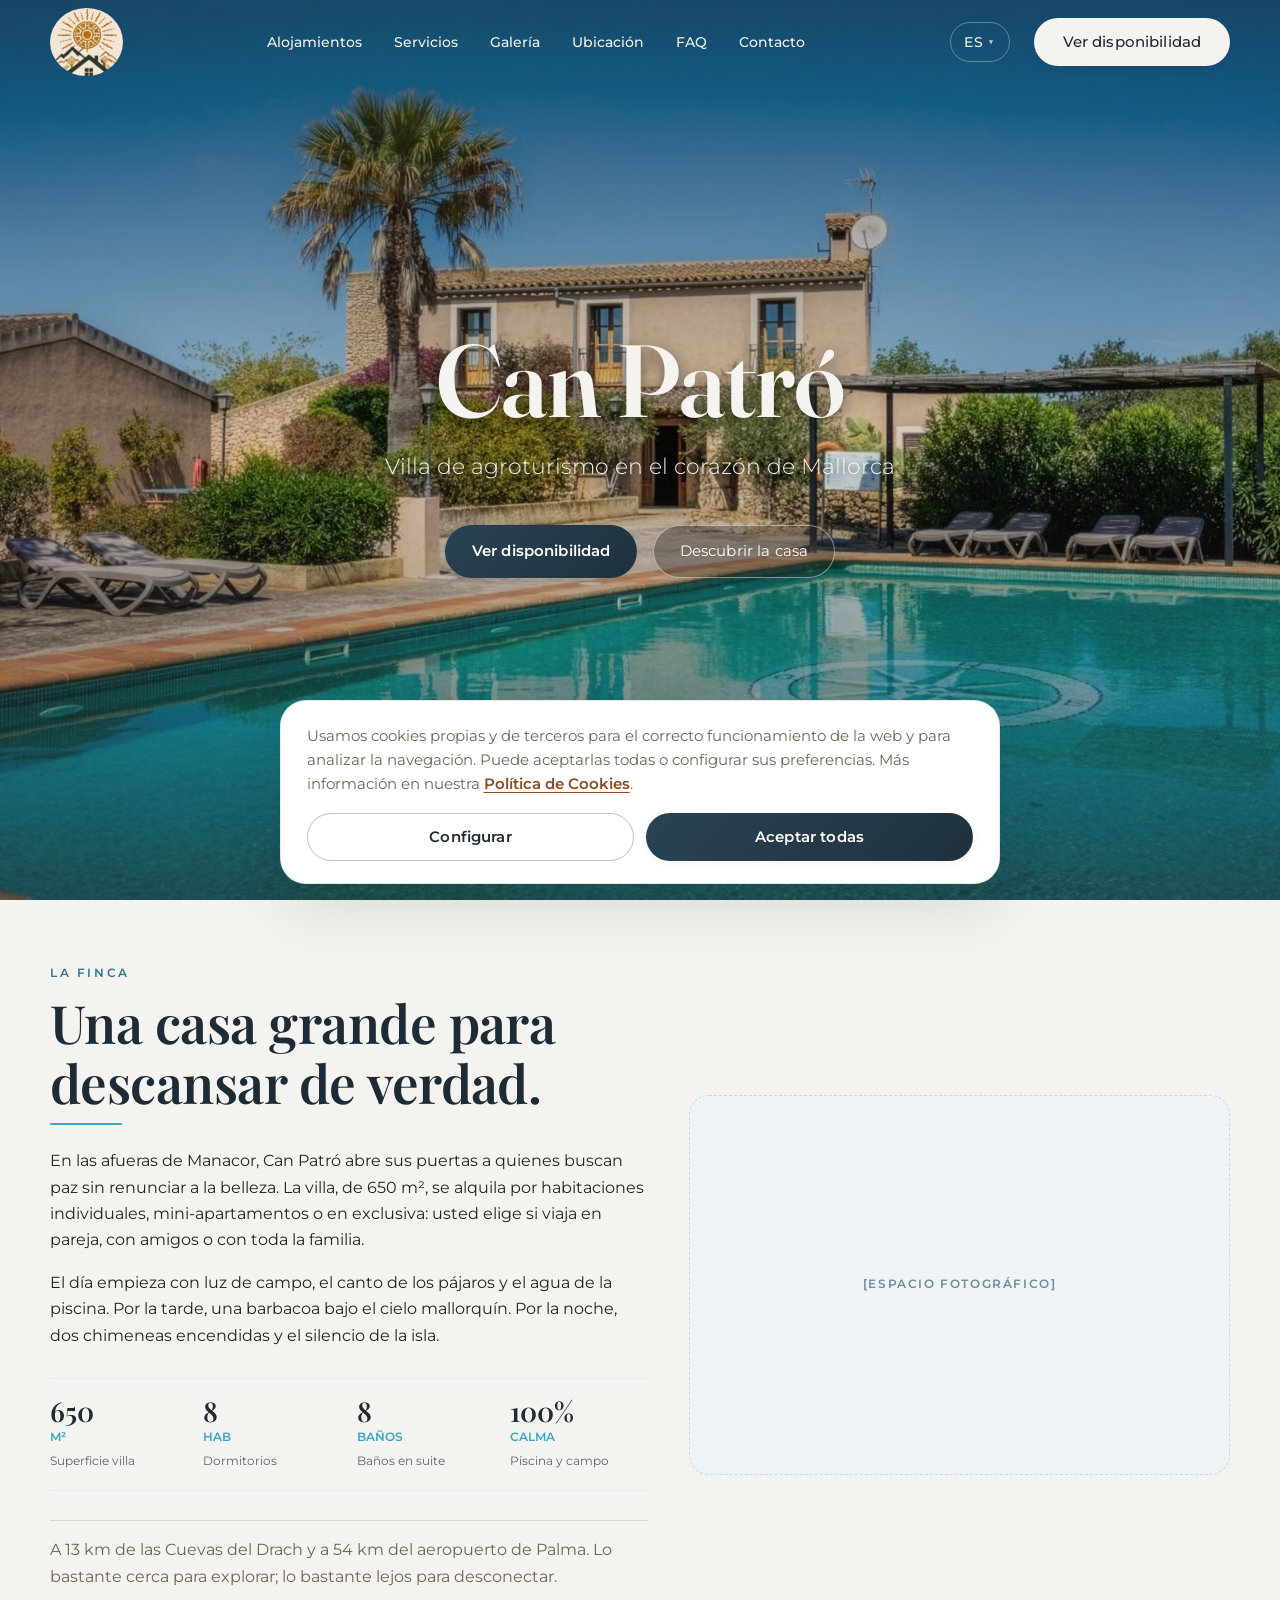
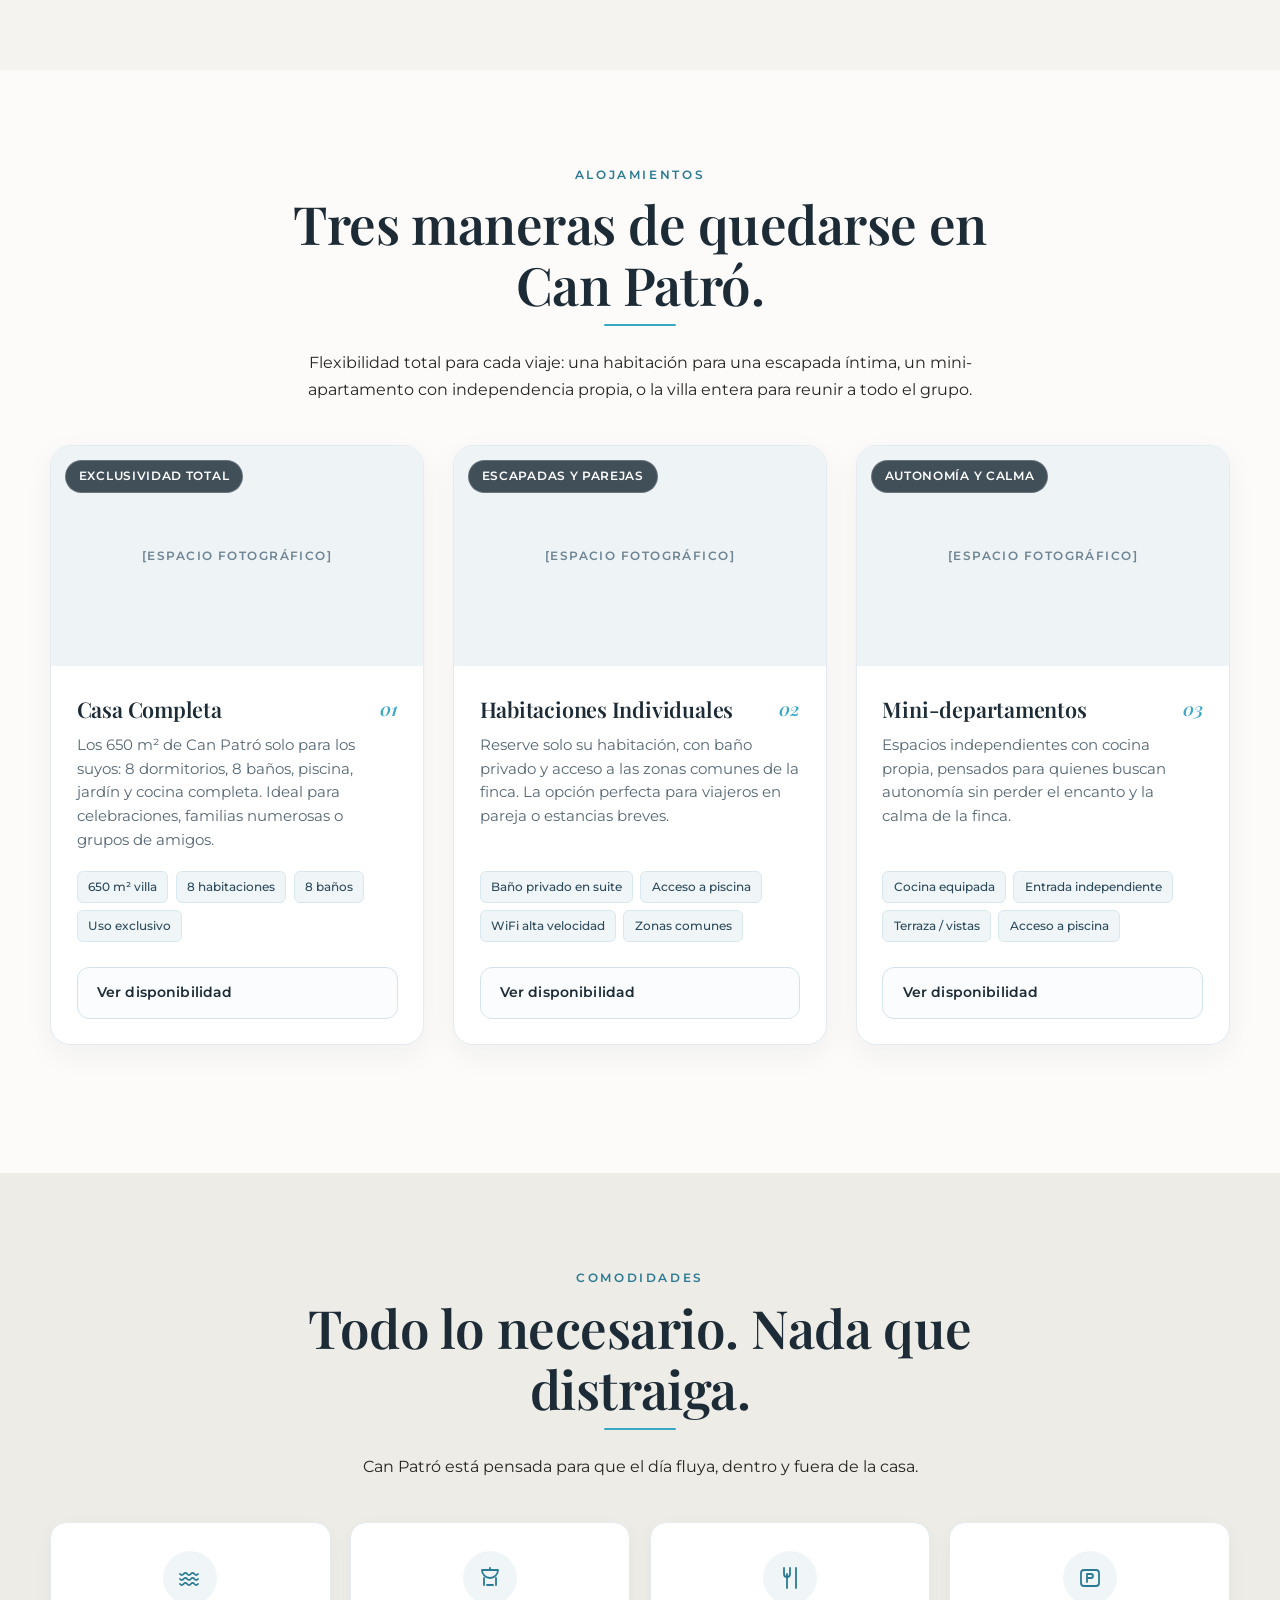
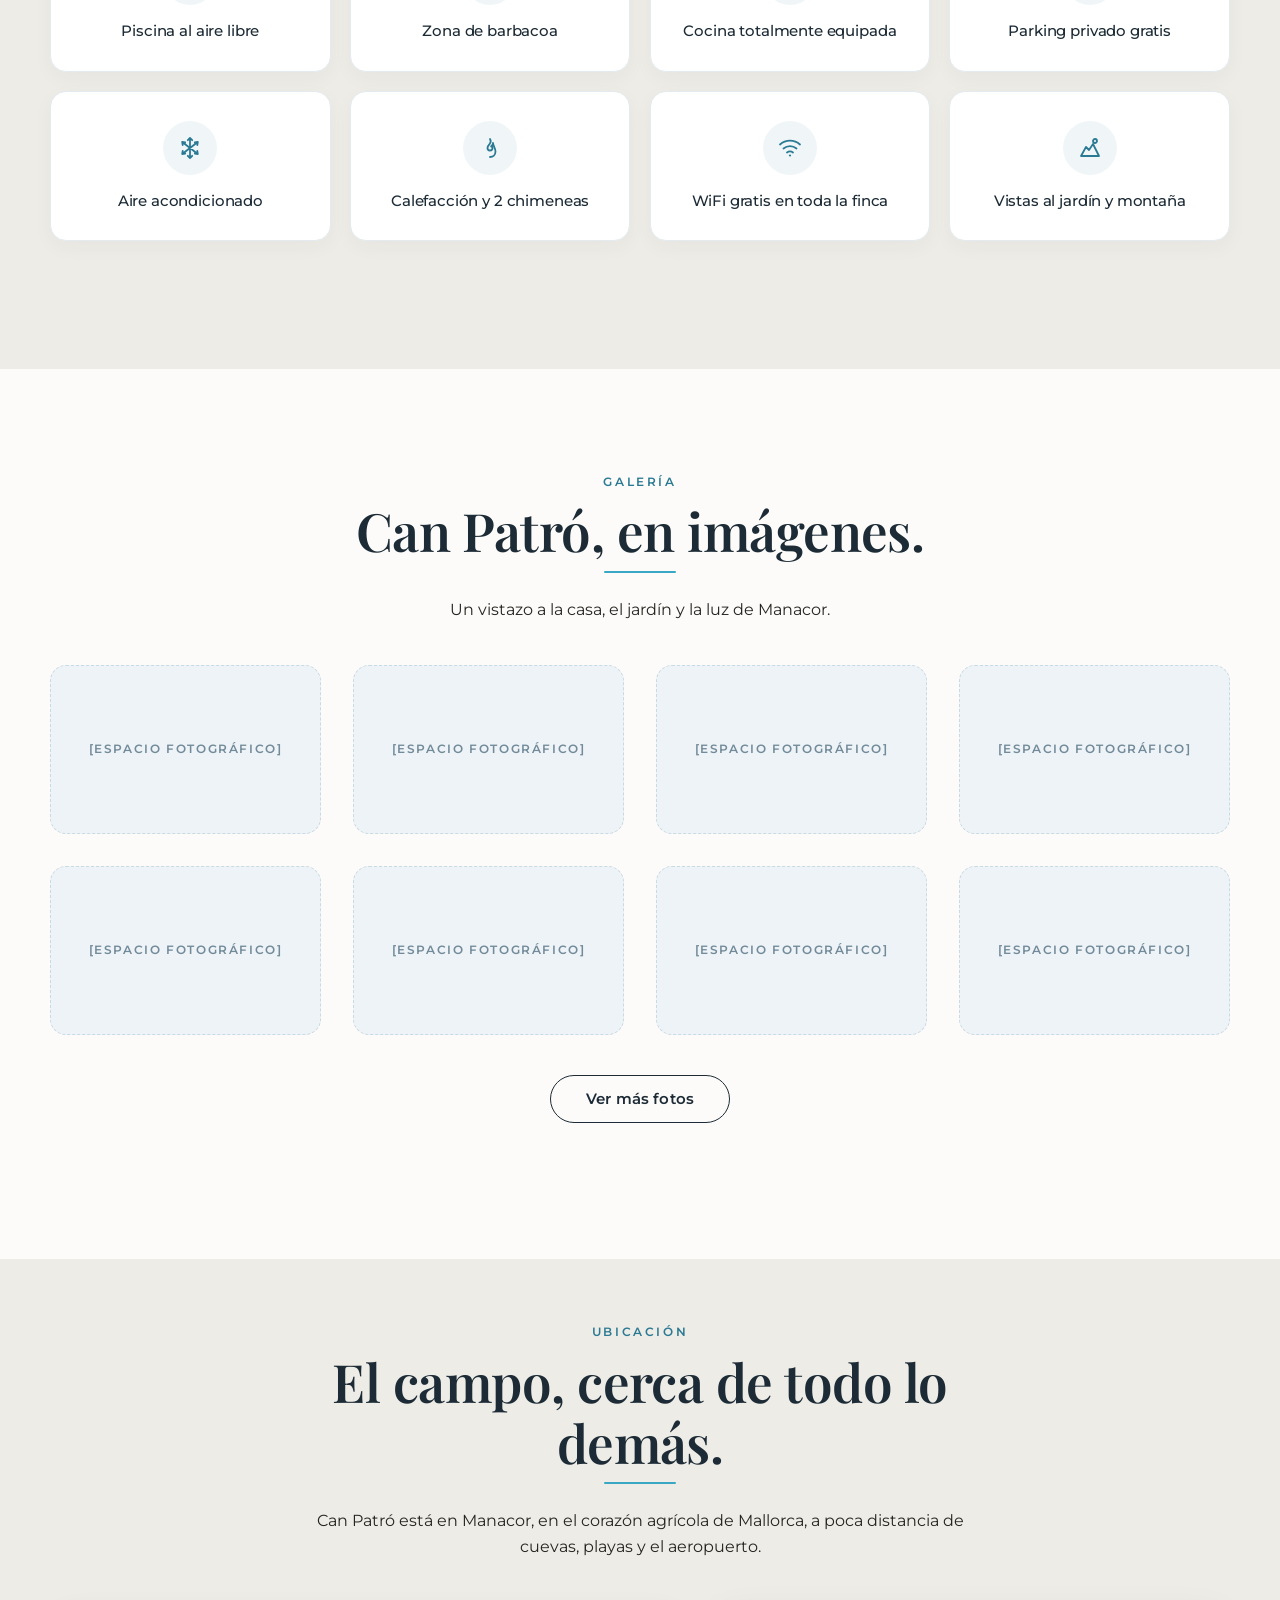
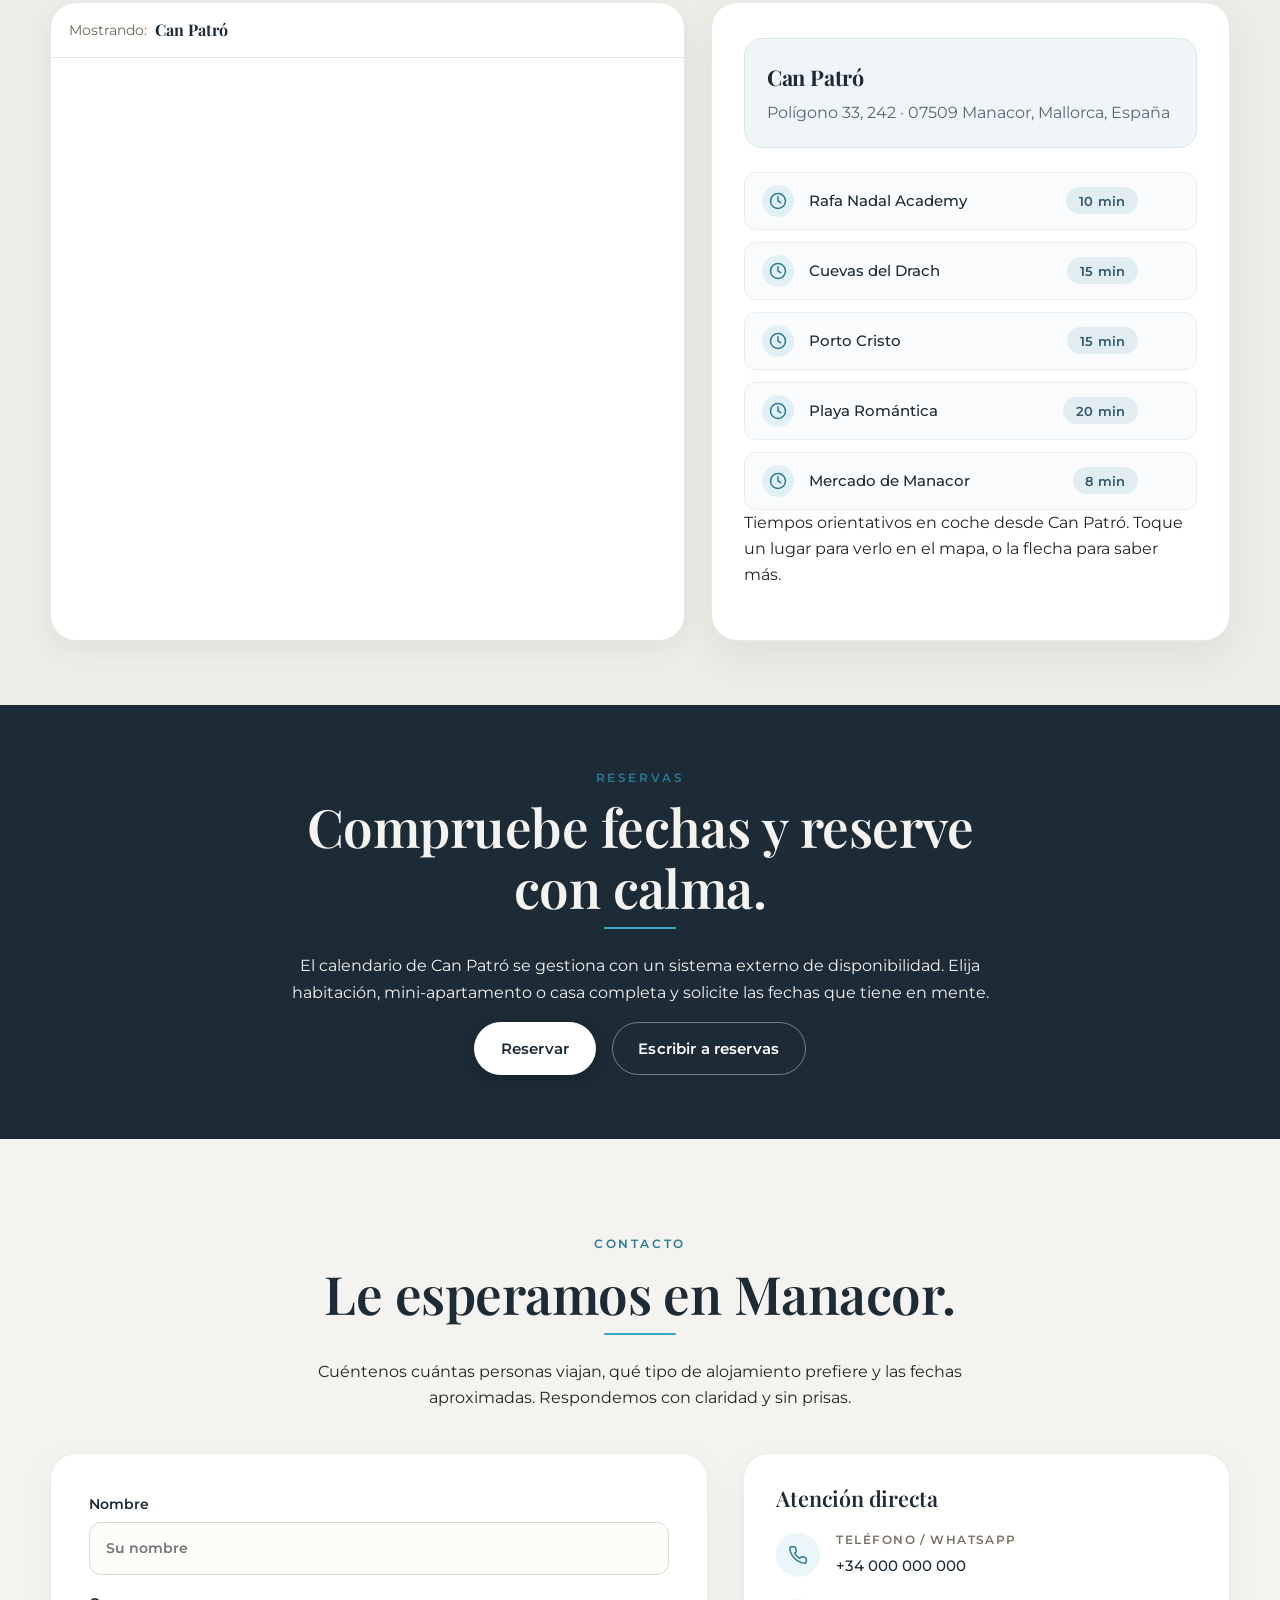
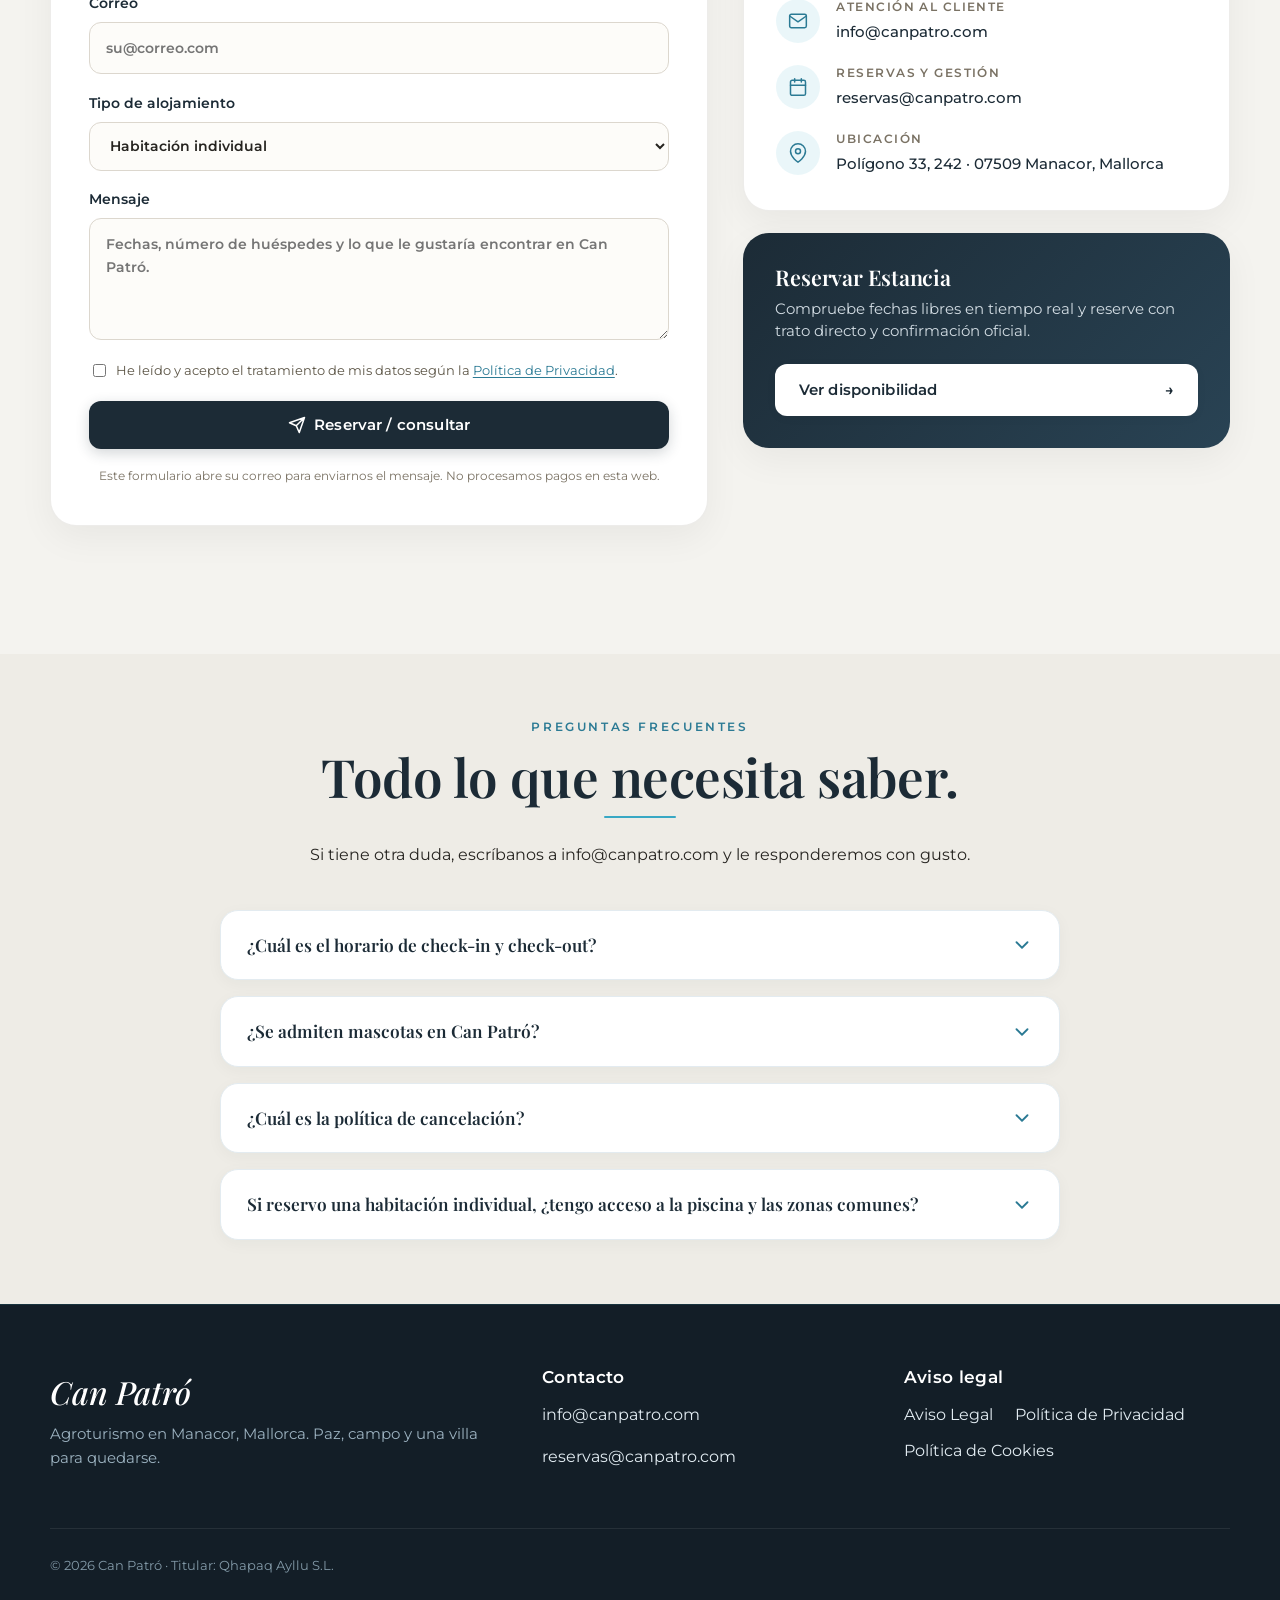
==== index.html @ a67575df "Creacion de 4 paginas, reservar.html, las 3 de cosas legales, funciona traduccion en todas." ====
<!DOCTYPE html>
<html lang="es">
  <head>
    <meta charset="UTF-8" />
    <meta name="viewport" content="width=device-width, initial-scale=1.0" />
    <meta
      name="description"
      content="Can Patró, agroturismo de lujo rústico en Manacor, Mallorca. Villa de 650 m² con 8 habitaciones, piscina y jardines. Alquila por habitación, mini-apartamento o casa completa."
    />
    <title>Can Patró | Agroturismo en Mallorca</title>
    <link href="https://fonts.googleapis.com/css2?family=Montserrat:wght@300;400;500&family=Playfair+Display:ital,wght@0,400;0,600;1,400&display=swap" rel="stylesheet">
    <link rel="icon" href="logocircular.png" />
    <link rel="apple-touch-icon" href="logo.png" />
    <link rel="preconnect" href="https://fonts.googleapis.com" />
    <link rel="preconnect" href="https://fonts.gstatic.com" crossorigin />
    <link
      href="https://fonts.googleapis.com/css2?family=Fraunces:ital,wght@0,400;0,500;0,600;0,700;1,500;1,600&family=Inter:wght@300;400;500;600;700&display=swap"
      rel="stylesheet"
    />
    <link rel="stylesheet" href="style.css" />
  </head>
  <body>
    <a class="skip-link" href="#contenido" data-i18n="skip">Saltar al contenido</a>
 
<header class="site-header">
  <div class="header-inner">
    <!-- 1. LOGO (Izquierda) -->
    <a class="brand" href="#inicio">
      <img src="logo.png" alt="Logo Can Patró" class="brand-logo" />
    </a>

    <!-- Toggle para móvil -->
    <input type="checkbox" id="nav-toggle" class="nav-toggle" />
    <label for="nav-toggle" class="nav-toggle-label" data-i18n-aria-label="nav.open" aria-label="Abrir menú">
      <span></span>
    </label>

    <!-- 2. NAVEGACIÓN (Centro/Derecha) -->
    <nav class="site-nav" aria-label="Principal">
      <ul>
        <li><a href="#alojamientos" data-i18n="nav.alojamientos">Alojamientos</a></li>
        <li><a href="#servicios" data-i18n="nav.servicios">Servicios</a></li>
        <li><a href="#galeria" data-i18n="nav.galeria">Galería</a></li>
        <li><a href="#ubicacion" data-i18n="nav.ubicacion">Ubicación</a></li>
        
        <li><a href="#faq" data-i18n="nav.faq">FAQ</a></li>
        <li><a href="#contacto" data-i18n="nav.contacto">Contacto</a></li>
        
        <!-- Botón SOLO PARA MÓVIL (dentro del menú hamburguesa) -->
        <li class="mobile-only-btn">
          <a class="btn btn-primary nav-cta" href="reservar.html" data-i18n="nav.cta">Ver disponibilidad</a>
        </li>
      </ul>
    </nav>

    <!-- 3. ACCIONES: Idioma + Botón (Extremo Derecho en Escritorio) -->
    <div class="header-actions">
      <!-- Selector de Idiomas Premium -->
      <div class="lang-menu">
        <div class="lang-current">
          ES <span class="arrow">▼</span>
        </div>
        <ul class="lang-dropdown">
          <li><a href="#" data-lang="es">Español</a></li>
          <li><a href="#" data-lang="en">English</a></li>
          <li><a href="#" data-lang="de">Deutsch</a></li>
        </ul>
      </div>

      <!-- Botón de Reserva (fuera del nav, visible solo en escritorio) -->
      <a class="btn btn-nav desktop-only-btn" href="reservar.html" data-i18n="nav.cta">Ver disponibilidad</a>
    </div>
  </div>
</header>

    <main id="contenido">

  <!-- ===================== HERO ===================== -->
      <section class="hero" id="inicio">
        <!-- Corregida la extensión a .jpg -->
        <img src="portadahd.png" class="hero-media" alt="Villa Can Patró con piscina" />
        <div class="hero-overlay"></div>
        <div class="hero-content">
          <h1 class="hero-title-main">Can Patró</h1>
          <p class="hero-subtitle" data-i18n="hero.subtitle_short">
            Villa de agroturismo en el corazón de Mallorca
          </p>
<div class="hero-actions">
            <!-- Botón 1: Acción de reserva con texto diferenciado -->
            <a class="btn btn-primary" href="reservar.html" data-i18n="hero.cta">Ver disponibilidad</a>
            
            <!-- Botón 2: Para conocer la finca (va a #casa sin saltarse nada) -->
            <a class="btn btn-hero-secondary" href="#casa" data-i18n="hero.cta2">Conocer la finca</a>
          </div>
        </div>

        <!-- Indicador de Scroll limpio (solo la línea animada hacia la primera sección) -->
        <a href="#casa" class="scroll-indicator" aria-label="Bajar a la sección La Finca">
          <div class="scroll-line"></div>
        </a>
      </section>
      <!-- ===================== INTRO ===================== -->
      <section class="intro" id="casa">
        <div class="section-inner split">
          <div class="intro-copy reveal">
            <p class="eyebrow" data-i18n="intro.eyebrow">La finca</p>
            <h2 data-i18n="intro.title">Una casa grande para descansar de verdad.</h2>
            <p data-i18n="intro.p1">
              En las afueras de Manacor, Can Patró abre sus puertas a quienes
              buscan paz sin renunciar a la belleza. La villa, de 650 m², se
              alquila por habitaciones individuales, mini-apartamentos o en
              exclusiva: usted elige si viaja en pareja, con amigos o con toda
              la familia.
            </p>
            <p data-i18n="intro.p2">
              El día empieza con luz de campo, el canto de los pájaros y el agua
              de la piscina. Por la tarde, una barbacoa bajo el cielo mallorquín.
              Por la noche, dos chimeneas encendidas y el silencio de la isla.
            </p>

            <!-- 4 Métricas de Lujo de Can Patró -->
            <div class="intro-stats-grid">
              <div class="stat-item">
                <span class="stat-num">650</span>
                <span class="stat-unit">m²</span>
                <span class="stat-desc">Superficie villa</span>
              </div>
              <div class="stat-item">
                <span class="stat-num">8</span>
                <span class="stat-unit">hab</span>
                <span class="stat-desc">Dormitorios</span>
              </div>
              <div class="stat-item">
                <span class="stat-num">8</span>
                <span class="stat-unit">baños</span>
                <span class="stat-desc">Baños en suite</span>
              </div>
              <div class="stat-item">
                <span class="stat-num">100%</span>
                <span class="stat-unit">calma</span>
                <span class="stat-desc">Piscina y campo</span>
              </div>
            </div>

            <p class="location-note" data-i18n="intro.note">
              A 13 km de las Cuevas del Drach y a 54 km del aeropuerto de Palma.
              Lo bastante cerca para explorar; lo bastante lejos para desconectar.
            </p>
          </div>
          <figure class="photo-slot intro-photo reveal">[ESPACIO FOTOGRÁFICO]</figure>
        </div>
      </section>

 <!-- ===================== ALOJAMIENTOS ===================== -->
      <section class="stays" id="alojamientos">
        <div class="section-inner">
          <!-- Encabezado centrado simétrico -->
          <header class="section-header centered reveal">
            <p class="eyebrow" data-i18n="stays.eyebrow">Alojamientos</p>
            <h2 data-i18n="stays.title">Tres maneras de quedarse en Can Patró.</h2>
            <p data-i18n="stays.lead">
              Flexibilidad total para cada viaje: una habitación para una escapada íntima, un mini-apartamento independiente o la villa completa para grupos y familias.
            </p>
          </header>

          <div class="stays-grid">
            <!-- TARJETA 1: CASA COMPLETA -->
            <article class="stay-card reveal">
              <div class="stay-card-media">
                <span class="stay-tag">Exclusividad total</span>
                <figure class="photo-slot">[ESPACIO FOTOGRÁFICO]</figure>
              </div>
              <div class="stay-card-body">
                <div class="stay-card-header">
                  <h3 data-i18n="stays.casa.title">Casa Completa</h3>
                  <span class="stay-index">01</span>
                </div>
                <p data-i18n="stays.casa.desc">
                  Los 650 m² de Can Patró solo para los suyos: 8 dormitorios, 8 baños, piscina, jardín y cocina completa. Ideal para celebraciones o familias numerosas.
                </p>
                <ul class="stay-features">
                  <li>650 m² villa</li>
                  <li>8 habitaciones</li>
                  <li>8 baños</li>
                  <li>Uso exclusivo</li>
                </ul>
                <a class="btn btn-stay" href="reservar.html" data-widget="smoobu" data-i18n="stays.casa.cta">
                  <span>Ver disponibilidad</span>
                  <span aria-hidden="true">→</span>
                </a>
              </div>
            </article>

            <!-- TARJETA 2: HABITACIONES INDIVIDUALES -->
            <article class="stay-card reveal">
              <div class="stay-card-media">
                <span class="stay-tag">Escapadas y parejas</span>
                <figure class="photo-slot">[ESPACIO FOTOGRÁFICO]</figure>
              </div>
              <div class="stay-card-body">
                <div class="stay-card-header">
                  <h3 data-i18n="stays.habitaciones.title">Habitaciones Individuales</h3>
                  <span class="stay-index">02</span>
                </div>
                <p data-i18n="stays.habitaciones.desc">
                  Reserve solo su habitación con baño privado y acceso libre a los jardines, piscina y zonas comunes. Perfecto para estancias tranquilas.
                </p>
                <ul class="stay-features">
                  <li>Baño privado en suite</li>
                  <li>Acceso a piscina</li>
                  <li>WiFi alta velocidad</li>
                  <li>Zonas comunes</li>
                </ul>
                <a class="btn btn-stay" href="reservar.html" data-widget="smoobu" data-i18n="stays.habitaciones.cta">
                  <span>Ver disponibilidad</span>
                  <span aria-hidden="true">→</span>
                </a>
              </div>
            </article>

            <!-- TARJETA 3: MINI-DEPARTAMENTOS -->
            <article class="stay-card reveal">
              <div class="stay-card-media">
                <span class="stay-tag">Autonomía y calma</span>
                <figure class="photo-slot">[ESPACIO FOTOGRÁFICO]</figure>
              </div>
              <div class="stay-card-body">
                <div class="stay-card-header">
                  <h3 data-i18n="stays.miniapt.title">Mini-departamentos</h3>
                  <span class="stay-index">03</span>
                </div>
                <p data-i18n="stays.miniapt.desc">
                  Espacios independientes equipados con cocina propia, pensados para quienes buscan total autonomía manteniendo la serenidad de la finca.
                </p>
                <ul class="stay-features">
                  <li>Cocina equipada</li>
                  <li>Entrada independiente</li>
                  <li>Terraza / vistas</li>
                  <li>Acceso a piscina</li>
                </ul>
                <a class="btn btn-stay" href="reservar.html" data-widget="smoobu" data-i18n="stays.miniapt.cta">
                  <span>Ver disponibilidad</span>
                  <span aria-hidden="true">→</span>
                </a>
              </div>
            </article>
          </div>
        </div>
      </section>

<!-- ===================== SERVICIOS Y COMODIDADES ===================== -->
      <section class="amenities" id="servicios">
        <div class="section-inner">
          <header class="section-header centered reveal">
            <p class="eyebrow" data-i18n="amenities.eyebrow">Comodidades</p>
            <h2 data-i18n="amenities.title">Todo lo necesario. Nada que distraiga.</h2>
            <p data-i18n="amenities.lead">
              Can Patró está pensada para que el día fluya, dentro y fuera de la casa.
            </p>
          </header>

          <div class="amenity-grid">
            <!-- 1. Piscina al aire libre -->
            <div class="amenity-card reveal">
              <span class="amenity-icon" aria-hidden="true">
                <svg viewBox="0 0 24 24" fill="none" stroke="currentColor" stroke-width="1.8" stroke-linecap="round" stroke-linejoin="round"><path d="M2 8c1.2 1.4 2.4 1.4 3.6 0s2.4-1.4 3.6 0 2.4 1.4 3.6 0 2.4-1.4 3.6 0 2.4 1.4 3.6 0"/><path d="M2 13c1.2 1.4 2.4 1.4 3.6 0s2.4-1.4 3.6 0 2.4 1.4 3.6 0 2.4-1.4 3.6 0 2.4 1.4 3.6 0"/><path d="M2 18c1.2 1.4 2.4 1.4 3.6 0s2.4-1.4 3.6 0 2.4 1.4 3.6 0 2.4-1.4 3.6 0 2.4 1.4 3.6 0"/></svg>
              </span>
              <h3 data-i18n="amenities.pool">Piscina al aire libre</h3>
            </div>

            <!-- 2. Zona de Barbacoa -->
            <div class="amenity-card reveal">
              <span class="amenity-icon" aria-hidden="true">
                <svg viewBox="0 0 24 24" fill="none" stroke="currentColor" stroke-width="1.8" stroke-linecap="round" stroke-linejoin="round"><path d="M12 12c4.4 0 8-3.6 8-8H4c0 4.4 3.6 8 8 8z"/><path d="M6 12v7M18 12v7M9 19h6"/><path d="M12 4V2"/></svg>
              </span>
              <h3 data-i18n="amenities.bbq">Zona de barbacoa</h3>
            </div>

            <!-- 3. Cocina equipada -->
            <div class="amenity-card reveal">
              <span class="amenity-icon" aria-hidden="true">
                <svg viewBox="0 0 24 24" fill="none" stroke="currentColor" stroke-width="1.8" stroke-linecap="round" stroke-linejoin="round"><path d="M18 2v20M6 2v6a3 3 0 0 0 6 0V2"/><path d="M9 8v14"/></svg>
              </span>
              <h3 data-i18n="amenities.kitchen">Cocina totalmente equipada</h3>
            </div>

            <!-- 4. Parking privado gratis -->
            <div class="amenity-card reveal">
              <span class="amenity-icon" aria-hidden="true">
                <svg viewBox="0 0 24 24" fill="none" stroke="currentColor" stroke-width="1.8" stroke-linecap="round" stroke-linejoin="round"><rect x="3" y="4" width="18" height="16" rx="3"/><path d="M9 16V8h4a2 2 0 0 1 0 4H9"/></svg>
              </span>
              <h3 data-i18n="amenities.parking">Parking privado gratis</h3>
            </div>

            <!-- 5. Aire acondicionado -->
            <div class="amenity-card reveal">
              <span class="amenity-icon" aria-hidden="true">
                <svg viewBox="0 0 24 24" fill="none" stroke="currentColor" stroke-width="1.8" stroke-linecap="round"><path d="M12 2v20M4.2 6l15.6 12M19.8 6L4.2 18M12 2l-2.2 2.2M12 2l2.2 2.2M12 22l-2.2-2.2M12 22l2.2-2.2M4.2 6l3 .5M4.2 6l.5 3M19.8 6l-3 .5M19.8 6l-.5 3M4.2 18l3-.5M4.2 18l.5-3M19.8 18l-3-.5M19.8 18l-.5-3"/></svg>
              </span>
              <h3 data-i18n="amenities.ac">Aire acondicionado</h3>
            </div>

            <!-- 6. Calefacción y 2 Chimeneas -->
            <div class="amenity-card reveal">
              <span class="amenity-icon" aria-hidden="true">
                <svg viewBox="0 0 24 24" fill="none" stroke="currentColor" stroke-width="1.8" stroke-linecap="round" stroke-linejoin="round"><path d="M12 3c1.2 2 .8 3.4-.2 4.6C10.6 8.9 9.5 10 9.5 12a2.5 2.5 0 0 0 5 0c0-1-.4-1.6-.9-2.2"/><path d="M12 21c3 0 5.5-2.2 5.5-5.4C17.5 12 15 9.6 15 7c0 2-1 2.6-1.8 3.6"/></svg>
              </span>
              <h3 data-i18n="amenities.fireplaces">Calefacción y 2 chimeneas</h3>
            </div>

            <!-- 7. WiFi de alta velocidad -->
            <div class="amenity-card reveal">
              <span class="amenity-icon" aria-hidden="true">
                <svg viewBox="0 0 24 24" fill="none" stroke="currentColor" stroke-width="1.8" stroke-linecap="round" stroke-linejoin="round"><path d="M2 8.5a15 15 0 0 1 20 0"/><path d="M5.5 12.5a10 10 0 0 1 13 0"/><path d="M9 16.5a5 5 0 0 1 6 0"/><circle cx="12" cy="19.5" r="1.1" fill="currentColor" stroke="none"/></svg>
              </span>
              <h3 data-i18n="amenities.wifi">WiFi gratis en toda la finca</h3>
            </div>

            <!-- 8. Vistas a la montaña y jardín -->
            <div class="amenity-card reveal">
              <span class="amenity-icon" aria-hidden="true">
                <svg viewBox="0 0 24 24" fill="none" stroke="currentColor" stroke-width="1.8" stroke-linecap="round" stroke-linejoin="round"><path d="M3 20h18L15 8l-4 6-3-3-5 9z"/><circle cx="17" cy="5" r="2"/></svg>
              </span>
              <h3 data-i18n="amenities.views">Vistas al jardín y montaña</h3>
            </div>
          </div>
        </div>
      </section>

      <!-- ===================== GALERÍA ===================== -->
      <section class="gallery" id="galeria">
        <div class="section-inner">
          <header class="section-header centered reveal">
            <p class="eyebrow" data-i18n="gallery.eyebrow">Galería</p>
            <h2 data-i18n="gallery.title">Can Patró, en imágenes.</h2>
            <p data-i18n="gallery.lead">Un vistazo a la casa, el jardín y la luz de Manacor.</p>
          </header>

          <div class="gallery-grid" id="gallery-grid">
            <div class="photo-slot">[ESPACIO FOTOGRÁFICO]</div>
            <div class="photo-slot">[ESPACIO FOTOGRÁFICO]</div>
            <div class="photo-slot">[ESPACIO FOTOGRÁFICO]</div>
            <div class="photo-slot">[ESPACIO FOTOGRÁFICO]</div>
            <div class="photo-slot">[ESPACIO FOTOGRÁFICO]</div>
            <div class="photo-slot">[ESPACIO FOTOGRÁFICO]</div>
            <div class="photo-slot">[ESPACIO FOTOGRÁFICO]</div>
            <div class="photo-slot">[ESPACIO FOTOGRÁFICO]</div>
            <div class="photo-slot" hidden>[ESPACIO FOTOGRÁFICO]</div>
            <div class="photo-slot" hidden>[ESPACIO FOTOGRÁFICO]</div>
            <div class="photo-slot" hidden>[ESPACIO FOTOGRÁFICO]</div>
            <div class="photo-slot" hidden>[ESPACIO FOTOGRÁFICO]</div>
          </div>

          <div class="gallery-cta">
            <button type="button" class="btn btn-outline" id="gallery-more" data-i18n="gallery.cta" aria-expanded="false" aria-controls="gallery-grid">
              Ver más fotos
            </button>
          </div>
        </div>
      </section>

      <!-- ===================== UBICACIÓN ===================== -->
      <section class="location" id="ubicacion">
        <div class="section-inner">
<!-- Cambia esto: -->
<header class="section-header centered reveal">
  <p class="eyebrow" data-i18n="location.eyebrow">Ubicación</p>
  <h2 data-i18n="location.title">El campo, cerca de todo lo demás.</h2>
  <p data-i18n="location.lead">
    Can Patró está en Manacor, en el corazón agrícola de Mallorca, a
    poca distancia de cuevas, playas y el aeropuerto.
  </p>
</header>

          <div class="location-grid">
            <div class="location-map reveal">
              <p class="map-caption">
                <span data-i18n="location.showing">Mostrando:</span>
                <strong id="map-caption-place">Can Patró</strong>
                <button type="button" id="map-reset" class="map-reset-btn" data-i18n="location.viewProperty" hidden>
                  Ver Can Patró
                </button>
              </p>
              <iframe
                id="location-iframe"
                title="Mapa de Can Patró en Manacor, Mallorca"
                src="https://www.google.com/maps/embed?pb=!1m18!1m12!1m3!1d20698.90423145909!2d3.201239545521654!3d39.53907246803206!2m3!1f0!2f0!3f0!3m2!1i1024!2i768!4f13.1!3m3!1m2!1s0x129648c5c61f06ab%3A0xb319a8695dd09558!2sCan%20Patró!5e0!3m2!1ses!2sus!4v1789059913991!5m2!1ses!2sus"
                width="100%"
                height="450"
                style="border: 0; border-radius: 10px"
                allowfullscreen=""
                loading="lazy"
                referrerpolicy="strict-origin-when-cross-origin"
              ></iframe>
            </div>
            <div class="location-card reveal">
              <address class="location-address">
                <strong>Can Patró</strong>
                <span data-i18n="location.address">Polígono 33, 242 · 07509 Manacor, Mallorca, España</span>
              </address>
              <ul class="distance-list">
                <li>
                  <button
                    type="button"
                    class="distance-btn"
                    data-map-src="https://www.google.com/maps?q=Rafa+Nadal+Academy,+Manacor,+Mallorca&output=embed"
                    data-place-name="Rafa Nadal Academy"
                  >
                    <svg viewBox="0 0 24 24" fill="none" stroke="currentColor" stroke-width="1.8" stroke-linecap="round" stroke-linejoin="round" aria-hidden="true"><circle cx="12" cy="12" r="9"/><path d="M12 7v5l3.2 2"/></svg>
                    <span data-i18n="location.dist.rafanadal">Rafa Nadal Academy</span>
                    <span class="distance-value">10 min</span>
                  </button>
                  <a
                    class="distance-arrow-link"
                    href="entorno.html?lugar=rafa-nadal"
                    target="_blank"
                    rel="noopener"
                    data-i18n-aria-label="location.dist.rafanadal.more"
                    aria-label="Saber más sobre Rafa Nadal Academy"
                  >
                    <svg class="distance-arrow" viewBox="0 0 24 24" fill="none" stroke="currentColor" stroke-width="2" stroke-linecap="round" stroke-linejoin="round" aria-hidden="true"><path d="M5 12h14M13 6l6 6-6 6"/></svg>
                  </a>
                </li>
                <li>
                  <button
                    type="button"
                    class="distance-btn"
                    data-map-src="https://www.google.com/maps?q=Cuevas+del+Drach,+Porto+Cristo,+Mallorca&output=embed"
                    data-place-name="Cuevas del Drach"
                  >
                    <svg viewBox="0 0 24 24" fill="none" stroke="currentColor" stroke-width="1.8" stroke-linecap="round" stroke-linejoin="round" aria-hidden="true"><circle cx="12" cy="12" r="9"/><path d="M12 7v5l3.2 2"/></svg>
                    <span data-i18n="location.dist.cuevas">Cuevas del Drach</span>
                    <span class="distance-value">15 min</span>
                  </button>
                  <a
                    class="distance-arrow-link"
                    href="entorno.html?lugar=cuevas-del-drach"
                    target="_blank"
                    rel="noopener"
                    data-i18n-aria-label="location.dist.cuevas.more"
                    aria-label="Saber más sobre Cuevas del Drach"
                  >
                    <svg class="distance-arrow" viewBox="0 0 24 24" fill="none" stroke="currentColor" stroke-width="2" stroke-linecap="round" stroke-linejoin="round" aria-hidden="true"><path d="M5 12h14M13 6l6 6-6 6"/></svg>
                  </a>
                </li>
                <li>
                  <button
                    type="button"
                    class="distance-btn"
                    data-map-src="https://www.google.com/maps?q=Porto+Cristo,+Manacor,+Mallorca&output=embed"
                    data-place-name="Porto Cristo"
                  >
                    <svg viewBox="0 0 24 24" fill="none" stroke="currentColor" stroke-width="1.8" stroke-linecap="round" stroke-linejoin="round" aria-hidden="true"><circle cx="12" cy="12" r="9"/><path d="M12 7v5l3.2 2"/></svg>
                    <span data-i18n="location.dist.portocristo">Porto Cristo</span>
                    <span class="distance-value">15 min</span>
                  </button>
                  <a
                    class="distance-arrow-link"
                    href="entorno.html?lugar=porto-cristo"
                    target="_blank"
                    rel="noopener"
                    data-i18n-aria-label="location.dist.portocristo.more"
                    aria-label="Saber más sobre Porto Cristo"
                  >
                    <svg class="distance-arrow" viewBox="0 0 24 24" fill="none" stroke="currentColor" stroke-width="2" stroke-linecap="round" stroke-linejoin="round" aria-hidden="true"><path d="M5 12h14M13 6l6 6-6 6"/></svg>
                  </a>
                </li>
                <li>
                  <button
                    type="button"
                    class="distance-btn"
                    data-map-src="https://www.google.com/maps?q=Cala+Romántica,+Manacor,+Mallorca&output=embed"
                    data-place-name="Playa Romántica"
                  >
                    <svg viewBox="0 0 24 24" fill="none" stroke="currentColor" stroke-width="1.8" stroke-linecap="round" stroke-linejoin="round" aria-hidden="true"><circle cx="12" cy="12" r="9"/><path d="M12 7v5l3.2 2"/></svg>
                    <span data-i18n="location.dist.playa">Playa Romántica</span>
                    <span class="distance-value">20 min</span>
                  </button>
                  <a
                    class="distance-arrow-link"
                    href="entorno.html?lugar=playa-romantica"
                    target="_blank"
                    rel="noopener"
                    data-i18n-aria-label="location.dist.playa.more"
                    aria-label="Saber más sobre Playa Romántica"
                  >
                    <svg class="distance-arrow" viewBox="0 0 24 24" fill="none" stroke="currentColor" stroke-width="2" stroke-linecap="round" stroke-linejoin="round" aria-hidden="true"><path d="M5 12h14M13 6l6 6-6 6"/></svg>
                  </a>
                </li>
                <li>
                  <button
                    type="button"
                    class="distance-btn"
                    data-map-src="https://www.google.com/maps?q=Manacor,+Mallorca&output=embed"
                    data-place-name="Mercado de Manacor"
                  >
                    <svg viewBox="0 0 24 24" fill="none" stroke="currentColor" stroke-width="1.8" stroke-linecap="round" stroke-linejoin="round" aria-hidden="true"><circle cx="12" cy="12" r="9"/><path d="M12 7v5l3.2 2"/></svg>
                    <span data-i18n="location.dist.mercado">Mercado de Manacor</span>
                    <span class="distance-value">8 min</span>
                  </button>
                  <a
                    class="distance-arrow-link"
                    href="entorno.html?lugar=mercado-manacor"
                    target="_blank"
                    rel="noopener"
                    data-i18n-aria-label="location.dist.mercado.more"
                    aria-label="Saber más sobre el Mercado de Manacor"
                  >
                    <svg class="distance-arrow" viewBox="0 0 24 24" fill="none" stroke="currentColor" stroke-width="2" stroke-linecap="round" stroke-linejoin="round" aria-hidden="true"><path d="M5 12h14M13 6l6 6-6 6"/></svg>
                  </a>
                </li>
              </ul>
              <p class="distance-note" data-i18n="location.note">
                Tiempos orientativos en coche desde Can Patró. Toque un lugar
                para verlo en el mapa, o la flecha para saber más.
              </p>
            </div>
          </div>
        </div>
      </section>



      <!-- ===================== CTA RESERVAS ===================== -->
      <section class="cta-band" id="disponibilidad">
        <div class="section-inner cta-inner reveal">
          <p class="eyebrow" data-i18n="cta.eyebrow">Reservas</p>
          <h2 data-i18n="cta.title">Compruebe fechas y reserve con calma.</h2>
          <p data-i18n="cta.lead">
            El calendario de Can Patró se gestiona con un sistema externo de
            disponibilidad. Elija habitación, mini-apartamento o casa completa
            y solicite las fechas que tiene en mente.
          </p>
          <div class="hero-actions">
      <a class="btn btn-primary" href="reservar.html" data-i18n="cta.btn1">Reservar</a>
      <a class="btn btn-ghost" href="#contacto" data-i18n="cta.btn2">Escribir a reservas</a>
    </div>
        </div>
      </section>

<!-- ===================== CONTACTO ===================== -->
      <section class="contact" id="contacto">
        <div class="section-inner">
          <!-- Encabezado centrado y relajante -->
          <header class="section-header centered reveal">
            <p class="eyebrow" data-i18n="contact.eyebrow">Contacto</p>
            <h2 data-i18n="contact.title">Le esperamos en Manacor.</h2>
            <p data-i18n="contact.lead">
              Cuéntenos cuántas personas viajan, sus fechas deseadas o cualquier duda. Le responderemos con calma y atención personalizada.
            </p>
          </header>

          <div class="contact-grid">
            <!-- COLUMNA 1: Formulario limpio y con RGPD -->
            <form class="contact-form-card reveal" action="mailto:reservas@canpatro.com" method="post" enctype="text/plain">
              <label>
                <span data-i18n="form.name">Nombre</span>
                <input type="text" name="nombre" required data-i18n-placeholder="form.name.placeholder" placeholder="Su nombre completo" />
              </label>

              <label>
                <span data-i18n="form.email">Correo electrónico</span>
                <input type="email" name="correo" required data-i18n-placeholder="form.email.placeholder" placeholder="ejemplo@correo.com" />
              </label>

              <label>
                <span data-i18n="form.stay">Tipo de alojamiento</span>
                <select name="estancia">
                  <option value="habitacion" data-i18n="form.stay.room">Habitación individual</option>
                  <option value="miniapt" data-i18n="form.stay.miniapt">Mini-departamento</option>
                  <option value="casa" data-i18n="form.stay.house">Casa completa</option>
                  <option value="consultar" data-i18n="form.stay.unsure">Aún no lo sé</option>
                </select>
              </label>

              <label>
                <span data-i18n="form.message">Mensaje</span>
                <textarea
                  name="mensaje"
                  rows="4"
                  required
                  data-i18n-placeholder="form.message.placeholder"
                  placeholder="Fechas aproximadas, número de personas o cualquier detalle sobre su estancia..."
                ></textarea>
              </label>

              <!-- Checkbox RGPD legal -->
              <label class="checkbox-label">
                <input type="checkbox" required />
                <span>He leído y acepto el tratamiento de mis datos según la <a href="politica-privacidad.html" target="_blank">Política de Privacidad</a>.</span>
              </label>

              <button class="btn btn-contact-submit" type="submit">
                <svg viewBox="0 0 24 24" fill="none" stroke="currentColor" stroke-width="2" stroke-linecap="round" stroke-linejoin="round" aria-hidden="true"><path d="M22 2L11 13M22 2l-7 20-4-9-9-4 20-7z"/></svg>
                <span data-i18n="form.submit">Enviar mensaje</span>
              </button>

              <p class="form-note" data-i18n="form.note">
                Este formulario abre su correo para enviarnos el mensaje. No procesamos pagos en esta web.
              </p>
            </form>

            <!-- COLUMNA 2: Información directa + Bloque de Reserva -->
            <div class="contact-info-col reveal">
              <!-- Tarjeta de canales directos -->
              <div class="contact-card info-card">
                <h3>Atención directa</h3>

                <ul class="contact-items-list">
                  <!-- TELÉFONO / WHATSAPP (Espacio listo para cuando lo tengáis) -->
                  <li>
                    <div class="contact-icon-badge">
                      <svg viewBox="0 0 24 24" fill="none" stroke="currentColor" stroke-width="1.8" stroke-linecap="round" stroke-linejoin="round"><path d="M22 16.92v3a2 2 0 0 1-2.18 2 19.79 19.79 0 0 1-8.63-3.07 19.5 19.5 0 0 1-6-6 19.79 19.79 0 0 1-3.07-8.67A2 2 0 0 1 4.11 2h3a2 2 0 0 1 2 1.72 12.84 12.84 0 0 0 .7 2.81 2 2 0 0 1-.45 2.11L8.09 9.91a16 16 0 0 0 6 6l1.27-1.27a2 2 0 0 1 2.11-.45 12.84 12.84 0 0 0 2.81.7A2 2 0 0 1 22 16.92z"/></svg>
                    </div>
                    <div>
                      <span class="contact-item-title">Teléfono / WhatsApp</span>
                      <!-- Cambia el número y el href cuando lo tengas disponible -->
                      <a href="tel:+34000000000" class="contact-item-val">+34 000 000 000</a>
                    </div>
                  </li>

                  <!-- EMAIL DE CONSULTAS -->
                  <li>
                    <div class="contact-icon-badge">
                      <svg viewBox="0 0 24 24" fill="none" stroke="currentColor" stroke-width="1.8" stroke-linecap="round" stroke-linejoin="round"><path d="M4 4h16c1.1 0 2 .9 2 2v12c0 1.1-.9 2-2 2H4c-1.1 0-2-.9-2-2V6c0-1.1.9-2 2-2z"/><polyline points="22,6 12,13 2,6"/></svg>
                    </div>
                    <div>
                      <span class="contact-item-title" data-i18n="contact.info.label">Atención al cliente</span>
                      <a href="mailto:info@canpatro.com" class="contact-item-val">info@canpatro.com</a>
                    </div>
                  </li>

                  <!-- EMAIL DE RESERVAS -->
                  <li>
                    <div class="contact-icon-badge">
                      <svg viewBox="0 0 24 24" fill="none" stroke="currentColor" stroke-width="1.8" stroke-linecap="round" stroke-linejoin="round"><rect x="3" y="4" width="18" height="18" rx="2" ry="2"/><line x1="16" y1="2" x2="16" y2="6"/><line x1="8" y1="2" x2="8" y2="6"/><line x1="3" y1="10" x2="21" y2="10"/></svg>
                    </div>
                    <div>
                      <span class="contact-item-title" data-i18n="contact.reservas.label">Reservas y disponibilidad</span>
                      <a href="mailto:reservas@canpatro.com" class="contact-item-val">reservas@canpatro.com</a>
                    </div>
                  </li>

                  <!-- UBICACIÓN -->
                  <li>
                    <div class="contact-icon-badge">
                      <svg viewBox="0 0 24 24" fill="none" stroke="currentColor" stroke-width="1.8" stroke-linecap="round" stroke-linejoin="round"><path d="M21 10c0 7-9 13-9 13s-9-6-9-13a9 9 0 0 1 18 0z"/><circle cx="12" cy="10" r="3"/></svg>
                    </div>
                    <div>
                      <span class="contact-item-title" data-i18n="contact.location.label">Ubicación</span>
                      <span class="contact-item-val">Polígono 33, 242 · 07509 Manacor, Mallorca</span>
                    </div>
                  </li>
                </ul>
              </div>

              <!-- Tarjeta de Reserva Directa (Estilo boutique superior) -->
              <div class="contact-card booking-cta-card">
                <h3>Reservar Estancia</h3>
                <p>Compruebe fechas libres en tiempo real y reserve con trato directo y confirmación oficial.</p>
                <a class="btn btn-booking-box" href="reservar.html">
                  <span>Ver disponibilidad</span>
                  <span aria-hidden="true">→</span>
                </a>
              </div>
            </div>
          </div>
        </div>
      </section>

      <!-- ===================== PREGUNTAS FRECUENTES ===================== -->
      <section class="faq" id="faq">
        <div class="section-inner">
          <header class="section-header centered reveal">
            <p class="eyebrow" data-i18n="faq.eyebrow">Preguntas frecuentes</p>
            <h2 data-i18n="faq.title">Todo lo que necesita saber.</h2>
            <p>
              <span data-i18n="faq.lead"
                >Si tiene otra duda, escríbanos a
                info@canpatro.com y le responderemos con gusto.</span
              >
            </p>
          </header>

          <div class="faq-list">
            <details class="faq-item reveal">
              <summary class="faq-question">
                <span data-i18n="faq.q1">¿Cuál es el horario de check-in y check-out?</span>
                <svg class="faq-icon" viewBox="0 0 24 24" fill="none" stroke="currentColor" stroke-width="2" stroke-linecap="round" stroke-linejoin="round" aria-hidden="true"><path d="M6 9l6 6 6-6"/></svg>
              </summary>
              <div class="faq-answer">
                <p class="faq-answer-inner" data-i18n="faq.a1">
                  El check-in es a partir de las 16:00 y el check-out hasta las
                  11:00. Si su vuelo lo permite, contáctenos: siempre que la
                  disponibilidad lo permita, intentamos adaptar los horarios a
                  su llegada o salida.
                </p>
              </div>
            </details>

            <details class="faq-item reveal">
              <summary class="faq-question">
                <span data-i18n="faq.q2">¿Se admiten mascotas en Can Patró?</span>
                <svg class="faq-icon" viewBox="0 0 24 24" fill="none" stroke="currentColor" stroke-width="2" stroke-linecap="round" stroke-linejoin="round" aria-hidden="true"><path d="M6 9l6 6 6-6"/></svg>
              </summary>
              <div class="faq-answer">
                <p class="faq-answer-inner" data-i18n="faq.a2">
                  Sí, las mascotas son bienvenidas en la mayoría de las
                  reservas de casa completa, previa consulta. En alquileres de
                  habitación individual o mini-departamento, escríbanos antes
                  de reservar para confirmar disponibilidad.
                </p>
              </div>
            </details>

            <details class="faq-item reveal">
              <summary class="faq-question">
                <span data-i18n="faq.q3">¿Cuál es la política de cancelación?</span>
                <svg class="faq-icon" viewBox="0 0 24 24" fill="none" stroke="currentColor" stroke-width="2" stroke-linecap="round" stroke-linejoin="round" aria-hidden="true"><path d="M6 9l6 6 6-6"/></svg>
              </summary>
              <div class="faq-answer">
                <p class="faq-answer-inner" data-i18n="faq.a3">
                  Las condiciones de cancelación dependen de la tarifa
                  elegida en el motor de reservas y se muestran antes de
                  confirmar el pago. Para reservas gestionadas por correo,
                  indicamos las condiciones exactas al enviar el presupuesto.
                </p>
              </div>
            </details>

            <details class="faq-item reveal">
              <summary class="faq-question">
                <span data-i18n="faq.q4">Si reservo una habitación individual, ¿tengo acceso a la piscina y las zonas comunes?</span>
                <svg class="faq-icon" viewBox="0 0 24 24" fill="none" stroke="currentColor" stroke-width="2" stroke-linecap="round" stroke-linejoin="round" aria-hidden="true"><path d="M6 9l6 6 6-6"/></svg>
              </summary>
              <div class="faq-answer">
                <p class="faq-answer-inner" data-i18n="faq.a4">
                  Sí. Todos los huéspedes, reserven una habitación, un
                  mini-departamento o la villa completa, tienen acceso a la
                  piscina, el jardín y la zona de barbacoa de Can Patró.
                </p>
              </div>
            </details>
          </div>
        </div>
      </section>
    </main>

    <footer class="site-footer">
      <div class="footer-inner">
        <div class="footer-brand">
          <p class="brand-name">Can Patró</p>
          <p data-i18n="footer.tagline">Agroturismo en Manacor, Mallorca. Paz, campo y una villa para quedarse.</p>
        </div>
        <div>
          <h2 data-i18n="footer.contact.heading">Contacto</h2>
          <p><a href="mailto:info@canpatro.com">info@canpatro.com</a></p>
          <p><a href="mailto:reservas@canpatro.com">reservas@canpatro.com</a></p>
        </div>
        <div>
          <h2 data-i18n="footer.legal.heading">Aviso legal</h2>
          <ul class="footer-legal-links">
            <li><a href="aviso-legal.html" data-i18n="footer.legal.notice">Aviso Legal</a></li>
            <li><a href="politica-privacidad.html" data-i18n="footer.legal.privacy">Política de Privacidad</a></li>
            <li><a href="politica-cookies.html" data-i18n="footer.legal.cookies">Política de Cookies</a></li>
          </ul>
        </div>
      </div>
      <div class="footer-legal">
        <p>
          © <span id="year">2026</span> Can Patró · <span data-i18n="footer.owner">Titular: Qhapaq Ayllu S.L.</span>
        </p>
      </div>
    </footer>

    <!-- ===================== BANNER DE COOKIES ===================== -->
    <div class="cookie-banner" id="cookie-banner" role="dialog" aria-modal="false" aria-labelledby="cookie-title" hidden>
      <div>
        <p id="cookie-title">
          <span data-i18n="cookies.text"
            >Usamos cookies propias y de terceros para el correcto
            funcionamiento de la web y para analizar la navegación. Puede
            aceptarlas todas o configurar sus preferencias. Más información en
            nuestra</span
          >
          <a href="politica-cookies.html" data-i18n="cookies.link">Política de Cookies</a>.
        </p>
      </div>
      <div class="cookie-actions">
        <button type="button" class="btn btn-outline" id="cookie-config" aria-expanded="false" aria-controls="cookie-settings" data-i18n="cookies.configure">
          Configurar
        </button>
        <button type="button" class="btn btn-primary" id="cookie-accept" data-i18n="cookies.acceptAll">
          Aceptar todas
        </button>
      </div>
      <div class="cookie-settings" id="cookie-settings" hidden>
        <div class="cookie-option">
          <div>
            <strong data-i18n="cookies.necessary.title">Necesarias</strong>
            <span data-i18n="cookies.necessary.desc">Imprescindibles para el funcionamiento de la web.</span>
          </div>
          <input type="checkbox" checked disabled aria-label="Cookies necesarias, siempre activas" />
        </div>
        <div class="cookie-option">
          <div>
            <strong data-i18n="cookies.analytics.title">Analíticas</strong>
            <span data-i18n="cookies.analytics.desc">Nos ayudan a entender cómo se usa la web.</span>
          </div>
          <input type="checkbox" id="cookie-analytics" />
        </div>
        <div class="cookie-option">
          <div>
            <strong data-i18n="cookies.marketing.title">Marketing</strong>
            <span data-i18n="cookies.marketing.desc">Para mostrar contenido relevante en otras webs.</span>
          </div>
          <input type="checkbox" id="cookie-marketing" />
        </div>
        <button type="button" class="btn btn-primary" id="cookie-save" data-i18n="cookies.save">Guardar preferencias</button>
      </div>
    </div>

    <script src="i18n.js"></script>
    <script>
      (function () {
        "use strict";

        /* =========================================================
           Galería — mostrar / ocultar más fotos
           ========================================================= */
        var galleryBtn = document.getElementById("gallery-more");
        if (galleryBtn) {
          galleryBtn.addEventListener("click", function () {
            var hiddenSlots = document.querySelectorAll("#gallery-grid .photo-slot[hidden]");
            var expanded = galleryBtn.getAttribute("aria-expanded") === "true";
            var lang = document.documentElement.getAttribute("lang") || "es";
            var dict = TRANSLATIONS[lang] || TRANSLATIONS.es;

            if (!expanded) {
              hiddenSlots.forEach(function (slot) {
                slot.removeAttribute("hidden");
              });
              galleryBtn.setAttribute("aria-expanded", "true");
              galleryBtn.textContent = dict["gallery.ctaLess"];
            } else {
              document.querySelectorAll("#gallery-grid .photo-slot").forEach(function (slot, index) {
                if (index >= 8) {
                  slot.setAttribute("hidden", "");
                }
              });
              galleryBtn.setAttribute("aria-expanded", "false");
              galleryBtn.textContent = dict["gallery.cta"];
            }
          });
        }

        /* =========================================================
           Mapa de ubicación — cambia de sitio al tocar un lugar
           ========================================================= */
        var locationIframe = document.getElementById("location-iframe");
        var mapCaptionPlace = document.getElementById("map-caption-place");
        var mapResetBtn = document.getElementById("map-reset");
        var distanceButtons = document.querySelectorAll(".distance-btn");
        var originalMapSrc = locationIframe ? locationIframe.getAttribute("src") : null;
        var originalCaptionText = mapCaptionPlace ? mapCaptionPlace.textContent : "Can Patró";

        function setActiveDistanceItem(activeLi) {
          document.querySelectorAll(".distance-list li").forEach(function (li) {
            li.classList.toggle("is-active", li === activeLi);
          });
        }

        distanceButtons.forEach(function (btn) {
          btn.addEventListener("click", function () {
            var mapSrc = btn.getAttribute("data-map-src");
            if (!mapSrc || !locationIframe) {
              return;
            }
            locationIframe.setAttribute("src", mapSrc);
            var nameEl = btn.querySelector("span[data-i18n]");
            if (mapCaptionPlace && nameEl) {
              mapCaptionPlace.textContent = nameEl.textContent;
            }
            if (mapResetBtn) {
              mapResetBtn.hidden = false;
            }
            setActiveDistanceItem(btn.closest("li"));
            locationIframe.scrollIntoView({ behavior: "smooth", block: "nearest" });
          });
        });

        if (mapResetBtn) {
          mapResetBtn.addEventListener("click", function () {
            if (locationIframe && originalMapSrc) {
              locationIframe.setAttribute("src", originalMapSrc);
            }
            if (mapCaptionPlace) {
              mapCaptionPlace.textContent = originalCaptionText;
            }
            mapResetBtn.hidden = true;
            setActiveDistanceItem(null);
          });
        }

        /* =========================================================
           Banner de cookies (RGPD)
           ========================================================= */
        var cookieBanner = document.getElementById("cookie-banner");
        var cookieAccept = document.getElementById("cookie-accept");
        var cookieConfig = document.getElementById("cookie-config");
        var cookieSettings = document.getElementById("cookie-settings");
        var cookieSave = document.getElementById("cookie-save");

        function hasStoredConsent() {
          try {
            return !!window.localStorage.getItem(STORAGE_COOKIES);
          } catch (e) {
            return false;
          }
        }

        function storeConsent(value) {
          try {
            window.localStorage.setItem(STORAGE_COOKIES, JSON.stringify(value));
          } catch (e) {
            /* almacenamiento no disponible: se ignora */
          }
        }

        if (cookieBanner && !hasStoredConsent()) {
          cookieBanner.removeAttribute("hidden");
        }

        if (cookieAccept) {
          cookieAccept.addEventListener("click", function () {
            storeConsent({ necessary: true, analytics: true, marketing: true, date: new Date().toISOString() });
            cookieBanner.setAttribute("hidden", "");
          });
        }

        if (cookieConfig && cookieSettings) {
          cookieConfig.addEventListener("click", function () {
            var isHidden = cookieSettings.hasAttribute("hidden");
            if (isHidden) {
              cookieSettings.removeAttribute("hidden");
              cookieConfig.setAttribute("aria-expanded", "true");
            } else {
              cookieSettings.setAttribute("hidden", "");
              cookieConfig.setAttribute("aria-expanded", "false");
            }
          });
        }

        if (cookieSave) {
          cookieSave.addEventListener("click", function () {
            var analytics = document.getElementById("cookie-analytics");
            var marketing = document.getElementById("cookie-marketing");
            storeConsent({
              necessary: true,
              analytics: analytics ? analytics.checked : false,
              marketing: marketing ? marketing.checked : false,
              date: new Date().toISOString()
            });
            cookieBanner.setAttribute("hidden", "");
          });
        }

        /* =========================================================
           Acordeón de Preguntas Frecuentes — apertura/cierre animados
           ========================================================= */
        var prefersReducedMotion = window.matchMedia
          ? window.matchMedia("(prefers-reduced-motion: reduce)").matches
          : false;

        function openFaqItem(details, answer) {
          details.classList.add("is-animating");
          details.open = true;
          var target = answer.scrollHeight;
          answer.style.height = "0px";
          requestAnimationFrame(function () {
            answer.style.height = target + "px";
          });
          answer.addEventListener(
            "transitionend",
            function onEnd(event) {
              if (event.propertyName !== "height") {
                return;
              }
              answer.style.height = "auto";
              details.classList.remove("is-animating");
              answer.removeEventListener("transitionend", onEnd);
            },
            { once: true }
          );
        }

        function closeFaqItem(details, answer) {
          details.classList.add("is-animating");
          var current = answer.scrollHeight;
          answer.style.height = current + "px";
          requestAnimationFrame(function () {
            answer.style.height = "0px";
          });
          answer.addEventListener(
            "transitionend",
            function onEnd(event) {
              if (event.propertyName !== "height") {
                return;
              }
              details.open = false;
              details.classList.remove("is-animating");
              answer.removeEventListener("transitionend", onEnd);
            },
            { once: true }
          );
        }

        if (!prefersReducedMotion) {
          document.querySelectorAll(".faq-item").forEach(function (details) {
            var summary = details.querySelector(".faq-question");
            var answer = details.querySelector(".faq-answer");
            if (!summary || !answer) {
              return;
            }
            summary.addEventListener("click", function (event) {
              if (details.classList.contains("is-animating")) {
                event.preventDefault();
                return;
              }
              event.preventDefault();
              if (details.open) {
                closeFaqItem(details, answer);
              } else {
                openFaqItem(details, answer);
              }
            });
          });
        }
        /* Si el usuario prefiere menos movimiento, o si el script anterior
           no llega a ejecutarse, <details>/<summary> siguen funcionando de
           forma nativa (instantánea) sin necesidad de JavaScript. */

      })();
      /* =========================================================
           Menú que cambia al hacer scroll
           ========================================================= */
        var header = document.querySelector(".site-header");
        window.addEventListener("scroll", function () {
          if (window.scrollY > 50) {
            header.classList.add("scrolled");
          } else {
            header.classList.remove("scrolled");
          }
        });

        /* =========================================================
           Cerrar menú móvil al hacer clic en un enlace
           ========================================================= */
        var navLinks = document.querySelectorAll(".site-nav a");
        var navToggle = document.getElementById("nav-toggle");
        
        navLinks.forEach(function (link) {
          link.addEventListener("click", function () {
            if (navToggle.checked) {
              navToggle.checked = false;
            }
          });
        });
    </script>
  </body>
</html>
---- style.css ----
/* =========================================================
   Can Patró — Agroturismo en Mallorca
   Hoja de estilos completa · Lujo rústico · Mobile-first
   ========================================================= */

:root {
  /* ============================================================
     Paleta — lujo rústico mallorquín
     Arena y crema cálidas · verde oliva profundo · tierra / terracota
     ============================================================ */
 --paper: #fcfbf9;     /* Fondo principal: blanco cal limpísimo */
  --cream: #f4f3ef;     /* Secciones alternas (Finca, Contacto): gris piedra balear muy suave */
--sand: #ded9cd; /* Neutro claro para marcadores de foto y divisores */
--sand-soft: #eeece6; /* Fondos de Comodidades y Ubicación */

  --olive-deep: #2f3b27; /* verde oliva profundo — cabecera, footer, títulos */
  --olive-deep: #1c2b36; /* Azul marino pizarra profundo (para títulos y textos principales) */
  --olive-900: #202a19; /* casi negro-oliva — estados hover/pressed */
  --olive: #294354;      /* Azul océano templado (para botones y contrastes) */
  --olive-soft: #38a8c4; /* Celeste agua de piscina (para detalles y toques de luz) */

  --terracotta: #c1652a; /* acento tierra / terracota — más vivo, uso decorativo */
  --terracotta-deep: #8b4a20; /* variante oscura, segura para texto/enlaces — sin cambios */

  /* Acento "sol mallorquín" — el toque de alegría, siempre puntual */
  --sun: #e3a23b; /* dorado vivo — fondos e iconos decorativos, NO usar en texto pequeño */
  --sun-deep: #8a5a12; /* dorado oscuro — seguro para texto (contraste AA verificado) */
  --sun-rgb: 227, 162, 59;

  --ink: #262420; /* texto principal — casi negro cálido */
  --stone: #6e6656; /* texto secundario, gris-tierra */
  --white: #ffffff; /* tarjetas */

  /* Sombras muy sutiles, propias de un acabado premium */
  --shadow-xs: 0 2px 10px rgba(38, 34, 28, 0.05);
  --shadow-sm: 0 8px 24px rgba(38, 34, 28, 0.06);
  --shadow-md: 0 16px 38px rgba(38, 34, 28, 0.08);
  --shadow-lg: 0 28px 58px rgba(38, 34, 28, 0.1);

  --radius-sm: 12px;
  --radius-md: 18px;
  --radius-lg: 26px;
  --header-h: 84px;

  --ease-premium: cubic-bezier(0.22, 1, 0.36, 1);

  /* Tipografía — Playfair Display es ahora la serif de toda la página
     (títulos de sección, tarjetas, footer...); la portada principal
     conserva su propia fuente (Fraunces) sin verse afectada por esto,
     ver regla .hero-title-main más abajo */
  --font-serif: "Playfair Display", "Fraunces", Georgia, serif;
  --font-sans: "Montserrat", "Inter", "Segoe UI", sans-serif;
}

/* =========================================================
   Reset base
   ========================================================= */

*,
*::before,
*::after {
  box-sizing: border-box;
}

html {
  scroll-behavior: smooth;
}

body {
  margin: 0;
  font-family: var(--font-sans);
  font-weight: 400;
  color: var(--ink);
  background: var(--paper);
  line-height: 1.65;
  -webkit-font-smoothing: antialiased;
}

img,
figure {
  max-width: 100%;
}

a {
  color: var(--terracotta-deep);
  text-decoration-thickness: 1px;
  text-underline-offset: 0.18em;
}

a:hover {
  color: var(--olive-deep);
}

h1,
h2,
h3,
.brand-name {
  font-family: var(--font-serif);
  font-weight: 600;
  line-height: 1.15;
  letter-spacing: -0.01em;
  color: var(--olive-deep);
}

/* Logotipo tipográfico: itálica sutil para un trazo de firma boutique */
.brand-name {
  font-style: italic;
  font-weight: 500;
  letter-spacing: 0;
}

h1 {
  font-size: clamp(2.3rem, 6vw, 4.2rem);
  margin: 0.2em 0 0.35em;
}

h2 {
  /* Mínimo y escalado en vw sin cambios; solo se amplía el tope máximo
     para dar más presencia en escritorio grande */
  font-size: clamp(1.85rem, 4.2vw, 3.3rem);
  margin: 0.15em 0 0.45em;
}

h3 {
  font-size: 1.4rem;
  margin: 0 0 0.4em;
}

p {
  margin: 0 0 1em;
}

ul,
ol {
  padding-left: 1.2em;
}

button {
  font-family: inherit;
}

/* Foco visible accesible en toda la web */
a:focus-visible,
button:focus-visible,
input:focus-visible,
select:focus-visible,
textarea:focus-visible,
.nav-toggle-label:focus-visible {
  outline: 3px solid var(--olive-deep);
  outline-offset: 3px;
  border-radius: 4px;
}

.skip-link {
  position: absolute;
  left: 1rem;
  top: -4rem;
  background: var(--olive-deep);
  color: var(--cream);
  padding: 0.7rem 1.1rem;
  z-index: 200;
  border-radius: var(--radius-sm);
  transition: top 0.2s ease;
}

.skip-link:focus {
  top: 1rem;
}

.eyebrow {
  margin: 0 0 0.5rem;
  text-transform: uppercase;
  letter-spacing: 0.22em;
  font-size: 0.74rem;
  font-weight: 600;
  color: #2b7a94; /* Azul mediterráneo fresco y legible */
}

.section-inner {
  width: min(1180px, calc(100% - 2.4rem));
  margin: 0 auto;
  padding: 4rem 0;
}

.section-header {
  max-width: 700px;
  margin-bottom: 2.6rem;
}

.section-header.centered {
  margin-left: auto;
  margin-right: auto;
  text-align: center;
}

.split {
  display: grid;
  grid-template-columns: 1.05fr 0.95fr;
  gap: 2.6rem;
  align-items: center;
}

.split.reverse {
  grid-template-columns: 0.95fr 1.05fr;
}

/* Marcador visual de fotografía pendiente — Neutro y Luminoso */
.photo-slot {
  margin: 0;
  display: grid;
  place-items: center;
  min-height: 240px;
  background: #edf3f6; /* Tono gris-celeste calizo muy limpio */
  color: #728a99;
  letter-spacing: 0.14em;
  text-transform: uppercase;
  font-size: 0.72rem;
  font-weight: 600;
  text-align: center;
  padding: 1.2rem;
  border-radius: 20px;
  border: 1px dashed #c8dae2; /* Borde discontinuo suave */
}

/* =========================================================
   Revelado al hacer scroll (alegría con medida)
   El estado oculto solo se aplica si <html> lleva la clase
   .js-reveal-ready (añadida por JS cuando IntersectionObserver
   está disponible y el usuario no pide menos movimiento). Así,
   sin JavaScript, todo el contenido es visible desde el primer
   momento — no depende del script para poder leerse. No se
   aplica a la portada (hero), que ya tiene su propia animación.
   ========================================================= */

.js-reveal-ready .reveal {
  opacity: 0;
  transform: translateY(24px);
  transition: opacity 0.7s var(--ease-premium), transform 0.7s var(--ease-premium);
  transition-delay: var(--reveal-delay, 0s);
}

.js-reveal-ready .reveal.is-visible {
  opacity: 1;
  transform: none;
}

/* Línea de acento que se dibuja bajo los títulos de sección al aparecer */
.js-reveal-ready .reveal h2::after {
  content: "";
  display: block;
  width: 0;
  height: 2px; /* Reducido de 3px a 2px para que sea estilizada */
  margin-top: 0.6rem;
  background: #38a8c4; /* Celeste agua de piscina */
  border-radius: 2px;
  transition: width 0.9s var(--ease-premium) 0.15s;
}

.js-reveal-ready .reveal.is-visible h2::after {
  width: 72px;
}

.js-reveal-ready .section-header.centered.reveal h2::after,
.js-reveal-ready .cta-inner.reveal h2::after {
  margin-left: auto;
  margin-right: auto;
}

/* =========================================================
   Botones
   ========================================================= */

.btn {
  position: relative;
  isolation: isolate;
  display: inline-flex;
  align-items: center;
  justify-content: center;
  gap: 0.4rem;
  min-height: 48px;
  padding: 0.85rem 1.6rem;
  border-radius: 999px;
  border: 1px solid transparent;
  font-family: var(--font-sans);
  font-size: 0.92rem;
  font-weight: 600;
  letter-spacing: 0.01em;
  text-decoration: none;
  cursor: pointer;
  box-shadow: var(--shadow-xs);
  transition: transform 0.4s var(--ease-premium), box-shadow 0.4s var(--ease-premium),
    color 0.3s ease, border-color 0.3s ease, letter-spacing 0.3s ease;
}

/* Capa de color que se funde suavemente al pasar el ratón —
   así el cambio de tono es un fundido real, no un salto brusco */
.btn::before {
  content: "";
  position: absolute;
  inset: 0;
  z-index: -1;
  border-radius: inherit;
  opacity: 0;
  transition: opacity 0.4s var(--ease-premium);
}

.btn:hover {
  transform: translateY(-2px);
  letter-spacing: 0.03em;
  box-shadow: var(--shadow-sm);
}

.btn:hover::before {
  opacity: 1;
}

.btn:active {
  transform: translateY(0);
  box-shadow: var(--shadow-xs);
}

.btn-primary {
  background: linear-gradient(135deg, var(--olive) 0%, var(--olive-deep) 130%);
  color: var(--white);
}

/* Antes esta capa oscurecía el botón casi a negro en hover — sobre fondos
   oscuros (como la portada) el texto blanco perdía contraste y "se apagaba".
   Ahora aclara hacia un dorado cálido: más alegre y siempre legible. */
.btn-primary::before {
  background: linear-gradient(135deg, #38a8c4 0%, #1c2b36 130%);
}

/* Bug corregido: la regla genérica a:hover (más específica que .btn-primary)
   volvía el texto verde oscuro al pasar el ratón. Lo fijamos en blanco
   siempre, y añadimos un resplandor cálido puntual. */
.btn-primary:hover,
.btn-primary:focus-visible {
  color: var(--white);
  box-shadow: var(--shadow-sm), 0 10px 26px rgba(227, 162, 59, 0.35);
}

.btn-ghost,
.btn-nav {
  background: transparent;
  color: var(--cream);
  border-color: rgba(244, 236, 221, 0.5);
  box-shadow: none;
}

.btn-ghost::before,
.btn-nav::before {
  background: var(--cream);
}

.btn-ghost:hover,
.btn-nav:hover {
  color: var(--olive-deep);
  border-color: var(--cream);
  box-shadow: var(--shadow-sm);
}

.btn-outline {
  background: transparent;
  color: var(--olive-deep);
  border-color: rgba(47, 59, 39, 0.3);
  box-shadow: none;
}

.btn-outline::before {
  background: var(--olive-deep);
}

.btn-outline:hover {
  color: var(--cream);
  border-color: var(--olive-deep);
  box-shadow: var(--shadow-sm);
}

.btn-block {
  width: 100%;
}

/* =========================================================
   Cabecera
   ========================================================= */

.site-header {
  position: fixed; /* Lo fijamos flotando sobre la foto */
  width: 100%;
  top: 0;
  z-index: 80;
  background: transparent; /* Empieza 100% transparente */
  color: var(--cream);
  transition: background-color 0.4s ease, backdrop-filter 0.4s ease;
}

/* Esta clase se encenderá mágicamente al bajar */
.site-header.scrolled {
  /* Más opaco y algo más oscuro que antes — con una foto muy clara
     detrás, 0.75 no daba suficiente contraste a las letras del menú */
  background: rgba(24, 23, 19, 0.92);
  backdrop-filter: blur(16px);
  -webkit-backdrop-filter: blur(16px);
  box-shadow: var(--shadow-sm);
}

.header-inner {
  width: min(1180px, calc(100% - 2.4rem));
  margin: 0 auto;
  min-height: var(--header-h);
  display: flex;
  align-items: center;
  justify-content: space-between;
  gap: 1rem;
}

/* El header ahora flota fijo sobre el contenido (position: fixed);
   esto evita que los enlaces del menú "#alojamientos", etc. dejen el
   destino tapado debajo del header al saltar a la sección */
main section[id] {
  scroll-margin-top: var(--header-h);
}

.brand {
  color: var(--cream);
  text-decoration: none;
  display: flex;
  flex-direction: column;
  flex-shrink: 0;
}

.brand:hover {
  color: var(--sand);
}

.brand-kicker {
  font-size: 0.64rem;
  letter-spacing: 0.26em;
  text-transform: uppercase;
  opacity: 0.85;
}

.brand-name {
  font-size: 1.6rem;
  color: inherit;
}

.brand-logo {
  /* Un poco más grande para que respire y se note en el header —
     el círculo se mantiene: el emblema (sol + montaña) es un motivo
     redondo por naturaleza, un recorte cuadrado lo cortaría mal */
  max-height: 68px;
  width: auto;
  transition: transform 0.3s ease;
  border-radius: 50%;
}

.brand:hover .brand-logo {
  transform: scale(1.05);
}
/* Selector de idioma */
.lang-switch {
  display: flex;
  align-items: center;
  gap: 0.25rem;
  border: 1px solid rgba(244, 236, 221, 0.3);
  border-radius: 999px;
  padding: 0.2rem;
  order: 3;
}

.lang-btn {
  border: 0;
  background: transparent;
  color: var(--cream);
  font-size: 0.76rem;
  font-weight: 600;
  letter-spacing: 0.04em;
  padding: 0.35rem 0.6rem;
  border-radius: 999px;
  cursor: pointer;
  min-height: 32px;
}

.lang-btn:hover {
  background: rgba(244, 236, 221, 0.15);
}

.lang-btn[aria-pressed="true"] {
  background: var(--cream);
  color: var(--olive-deep);
}

.nav-toggle {
  position: absolute;
  opacity: 0;
  pointer-events: none;
}

.nav-toggle-label {
  display: none;
  width: 44px;
  height: 44px;
  position: relative;
  cursor: pointer;
  order: 4;
  flex-shrink: 0;
}

.nav-toggle-label span,
.nav-toggle-label span::before,
.nav-toggle-label span::after {
  position: absolute;
  width: 22px;
  height: 2px;
  background: var(--cream);
  left: 11px;
  content: "";
  transition: transform 0.2s ease, opacity 0.2s ease;
}

.nav-toggle-label span {
  top: 21px;
}

.nav-toggle-label span::before {
  top: -7px;
}

.nav-toggle-label span::after {
  top: 7px;
}

.nav-toggle:checked ~ .nav-toggle-label span {
  background: transparent;
}

.nav-toggle:checked ~ .nav-toggle-label span::before {
  transform: rotate(45deg) translate(5px, 6px);
}

.nav-toggle:checked ~ .nav-toggle-label span::after {
  transform: rotate(-45deg) translate(5px, -6px);
}

.site-nav {
  order: 5;
}

.site-nav ul {
  display: flex;
  align-items: center;
  gap: 2rem;
  list-style: none;
  margin: 0;
  padding: 0;
}

.site-nav a {
  color: var(--cream);
  text-decoration: none;
  font-size: 0.9rem;
  font-weight: 500;
}

.site-nav a:hover {
  color: var(--sand);
}

/* =========================================================
   Hero
   ========================================================= */

.hero {
  position: relative;
  min-height: 100svh;
  display: grid;
  place-items: center stretch; /* Esto centra el bloque verticalmente */
  color: var(--cream);
  overflow: hidden;
}

.hero-media {
  position: absolute;
  inset: 0;
  width: 100%;
  height: 100%;
  object-fit: cover;
  border-radius: 0;
}

/* Oscurecemos un poquito el fondo para que el texto blanco resalte perfecto */
.hero-overlay {
  position: absolute;
  inset: 0;
  background: linear-gradient(180deg, rgba(38, 36, 32, 0.6) 0%, rgba(38, 36, 32, 0.15) 50%, rgba(38, 36, 32, 0.7) 100%);
}

@keyframes efectoElegante {
  0% { opacity: 0; transform: translateY(30px); }
  100% { opacity: 1; transform: translateY(0); }
}

.hero-content {
  position: relative;
  width: min(1180px, calc(100% - 2.4rem));
  margin: 0 auto;
  padding: 4rem 0;
  display: flex;
  flex-direction: column;
  align-items: center; /* Centra horizontalmente */
  text-align: center;
}

/* El título gigante de Can Patró — fuente fijada explícitamente para
   que la portada no cambie aunque el resto de la web use otra fuente */
.hero-title-main {
  font-family: "Fraunces", Georgia, serif;
  font-size: clamp(3.5rem, 8vw, 6.5rem);
  margin: 0 0 0.5rem;
  color: var(--cream);
  text-shadow: 0 4px 16px rgba(0,0,0,0.5);
  animation: efectoElegante 1.2s cubic-bezier(0.22, 1, 0.36, 1) forwards;
}

.hero-subtitle {
  font-size: clamp(1.1rem, 2.5vw, 1.4rem);
  font-weight: 300;
  max-width: 600px;
  margin-bottom: 2.5rem;
  text-shadow: 0 2px 10px rgba(0,0,0,0.5);
  opacity: 0; 
  animation: efectoElegante 1.2s cubic-bezier(0.22, 1, 0.36, 1) 0.3s forwards;
}

.hero-actions {
  display: flex;
  flex-wrap: wrap;
  justify-content: center;
  gap: 1rem;
  margin: 0;
  opacity: 0;
  animation: efectoElegante 1.2s cubic-bezier(0.22, 1, 0.36, 1) 0.6s forwards;
}

/* =========================================================
   Intro
   ========================================================= */

.intro {
  background: var(--cream);
}

/* Métricas de la finca estilo boutique */
.intro-stats-grid {
  display: grid;
  grid-template-columns: repeat(4, 1fr);
  gap: 1rem;
  margin: 1.8rem 0;
  padding: 1.2rem 0;
  border-top: 1px solid #e3ebf0;
  border-bottom: 1px solid #e3ebf0;
}

.stat-item {
  display: flex;
  flex-direction: column;
}

.stat-num {
  font-family: var(--font-serif);
  font-size: 1.7rem;
  font-weight: 600;
  color: #1c2b36;
  line-height: 1;
}

.stat-unit {
  font-size: 0.72rem;
  font-weight: 600;
  color: #38a8c4;
  text-transform: uppercase;
  margin-top: 0.2rem;
}

.stat-desc {
  font-size: 0.78rem;
  color: #556773;
  margin-top: 0.2rem;
}

@media (max-width: 600px) {
  .intro-stats-grid {
    grid-template-columns: repeat(2, 1fr);
    gap: 1.2rem;
  }
}

.intro-photo {
  min-height: 380px;
}

.location-note {
  padding: 1rem 0 0;
  border-top: 1px solid rgba(110, 102, 86, 0.2);
  color: var(--stone);
}

/* =========================================================
   Alojamientos
   ========================================================= */

/* =========================================================
   ALOJAMIENTOS — ESTILO TARJETAS BOUTIQUE MEDITERRÁNEAS
   ========================================================= */

.stays {
  background: var(--paper);
  padding: 2rem 0 4rem;
}

.stays-grid {
  display: grid;
  grid-template-columns: repeat(3, 1fr);
  gap: 1.8rem;
}

.stay-card {
  display: flex;
  flex-direction: column;
  background: #ffffff;
  border-radius: 20px;
  overflow: hidden;
  border: 1px solid #e3ebf0;
  box-shadow: 0 10px 30px rgba(28, 43, 54, 0.05);
  transition: transform 0.4s var(--ease-premium), box-shadow 0.4s var(--ease-premium), border-color 0.3s ease;
}

.stay-card:hover {
  transform: translateY(-8px);
  border-color: #38a8c4;
  box-shadow: 0 20px 42px rgba(28, 43, 54, 0.12);
}

/* Contenedor de la foto con etiqueta flotante */
.stay-card-media {
  position: relative;
  overflow: hidden;
}

.stay-tag {
  position: absolute;
  top: 14px;
  left: 14px;
  z-index: 2;
  background: rgba(28, 43, 54, 0.82);
  backdrop-filter: blur(8px);
  color: #ffffff;
  font-size: 0.72rem;
  font-weight: 600;
  letter-spacing: 0.06em;
  text-transform: uppercase;
  padding: 0.4rem 0.8rem;
  border-radius: 999px;
  border: 1px solid rgba(255, 255, 255, 0.2);
}

/* Marcador temporal de fotos limpio y luminoso (adiós marrón) */
.stay-card .photo-slot {
  margin: 0;
  border-radius: 0;
  border: 0;
  min-height: 220px;
  background: #eef3f6;
  color: #6e8492;
  font-size: 0.75rem;
  letter-spacing: 0.12em;
  transition: transform 0.6s var(--ease-premium);
}

.stay-card:hover .photo-slot {
  transform: scale(1.05);
}

/* Cuerpo de la tarjeta */
.stay-card-body {
  padding: 1.8rem 1.6rem 1.6rem;
  display: flex;
  flex-direction: column;
  flex: 1;
}

.stay-card-header {
  display: flex;
  align-items: center;
  justify-content: space-between;
  margin-bottom: 0.6rem;
}

.stay-card-header h3 {
  font-size: 1.35rem;
  margin: 0;
  color: var(--olive-deep); /* Azul marino pizarra */
}

/* Numerador estilizado tipo revista */
.stay-index {
  font-family: var(--font-serif);
  font-style: italic;
  font-size: 1.15rem;
  font-weight: 600;
  color: #38a8c4;
}

.stay-card-body p {
  color: #556773;
  font-size: 0.92rem;
  line-height: 1.6;
  margin-bottom: 1.2rem;
  flex-grow: 1;
}

/* Pastillas de características (chips) */
.stay-features {
  list-style: none;
  padding: 0;
  margin: 0 0 1.6rem 0;
  display: flex;
  flex-wrap: wrap;
  gap: 0.45rem;
}

.stay-features li {
  font-size: 0.76rem;
  font-weight: 500;
  color: #2b4859;
  background: #f0f6f8;
  border: 1px solid #d8e8ee;
  padding: 0.3rem 0.65rem;
  border-radius: 6px;
}

/* Botón de la tarjeta */
.btn-stay {
  display: flex;
  align-items: center;
  justify-content: space-between;
  width: 100%;
  padding: 0.8rem 1.2rem;
  background: #fafcfd;
  color: var(--olive-deep) !important;
  border: 1px solid #d4e3eb;
  border-radius: 12px;
  font-size: 0.9rem;
  font-weight: 600;
  text-decoration: none;
  box-shadow: none;
  transition: all 0.3s ease;
}

.btn-stay:hover {
  background: var(--olive-deep);
  color: #ffffff !important;
  border-color: var(--olive-deep);
  transform: translateY(-2px);
  box-shadow: 0 6px 18px rgba(28, 43, 54, 0.18);
}

/* =========================================================
   SERVICIOS Y COMODIDADES — CUADRÍCULA BALEAR 4x2
   ========================================================= */

.amenities {
  background: var(--sand-soft);
  padding: 2rem 0 4rem;
}

/* 4 columnas en ordenador para equilibrar la pantalla */
.amenity-grid {
  display: grid;
  grid-template-columns: repeat(4, 1fr);
  gap: 1.2rem;
}

.amenity-card {
  display: flex;
  flex-direction: column;
  align-items: center;
  text-align: center;
  gap: 1rem;
  background: #ffffff;
  border-radius: 16px;
  padding: 1.8rem 1.2rem;
  border: 1px solid #e3ebf0;
  box-shadow: 0 6px 20px rgba(28, 43, 54, 0.04);
  transition: transform 0.35s var(--ease-premium), box-shadow 0.35s var(--ease-premium), border-color 0.3s ease;
}

.amenity-card:hover {
  transform: translateY(-5px);
  border-color: #38a8c4;
  box-shadow: 0 14px 30px rgba(56, 168, 196, 0.12);
}

/* Icono circular celeste en reposo */
.amenity-icon {
  display: grid;
  place-items: center;
  width: 54px;
  height: 54px;
  border-radius: 50%;
  background: #f0f6f8;
  color: #2b7a94;
  flex-shrink: 0;
  transition: background-color 0.3s ease, color 0.3s ease, transform 0.3s ease;
}

/* Al pasar el cursor: se enciende en celeste piscina con icono blanco (adiós mostaza) */
.amenity-card:hover .amenity-icon {
  background: #38a8c4;
  color: #ffffff;
  transform: scale(1.08);
}

.amenity-icon svg {
  width: 24px;
  height: 24px;
}

.amenity-card h3 {
  font-family: var(--font-sans);
  font-weight: 500;
  font-size: 0.95rem;
  line-height: 1.35;
  margin: 0;
  color: var(--olive-deep); /* Azul marino pizarra */
}

/* Ajuste responsive para tablet y móvil */
@media (max-width: 960px) {
  .amenity-grid {
    grid-template-columns: repeat(2, 1fr);
  }
}

@media (max-width: 520px) {
  .amenity-grid {
    grid-template-columns: 1fr;
  }
}

/* =========================================================
   GALERÍA — CUADRÍCULA SIMÉTRICA Y EQUILIBRADA (SIN HUECOS)
   ========================================================= */

.gallery {
  background: var(--paper);
  padding: 2.5rem 0 4.5rem;
}

.gallery-grid {
  display: grid;
  grid-template-columns: repeat(4, 1fr); /* 4 columnas perfectas */
  gap: 2rem;
}

/* Todas las fotos con la misma proporción elegante */
.gallery-grid .photo-slot {
  margin: 0;
  width: 100%;
  aspect-ratio: 16 / 10; /* Proporción fotográfica apaisada */
  min-height: auto;
  border-radius: 16px;
  background: #edf3f6;
  border: 1px dashed #c8dae2;
  color: #728a99;
  display: grid;
  place-items: center;
  transition: transform 0.35s var(--ease-premium), box-shadow 0.35s var(--ease-premium), border-color 0.3s ease;
}

/* Efecto suave al pasar el cursor */
.gallery-grid .photo-slot:hover {
  transform: translateY(-4px);
  border-color: #38a8c4;
  box-shadow: 0 10px 25px rgba(28, 43, 54, 0.1);
}

/* Fotos ocultas por defecto (se muestran al pulsar el botón) */
.gallery-grid .photo-slot[hidden] {
  display: none;
}

.gallery-cta {
  display: flex;
  justify-content: center;
  margin-top: 2.5rem;
}

/* Botón "Ver más fotos" en azul marino y redondeado */
#gallery-more {
  background: transparent;
  color: #1c2b36;
  border: 1.5px solid #1c2b36;
  padding: 0.75rem 2.2rem;
  border-radius: 999px;
  font-size: 0.92rem;
  font-weight: 600;
  cursor: pointer;
  transition: all 0.3s ease;
}

#gallery-more:hover {
  background: #1c2b36;
  color: #ffffff;
  transform: translateY(-2px);
  box-shadow: 0 8px 20px rgba(28, 43, 54, 0.18);
}

/* Responsive: 2 columnas en tablet y móvil para que no se deforme */
@media (max-width: 860px) {
  .gallery-grid {
    grid-template-columns: repeat(2, 1fr);
    gap: 0.9rem;
  }
}

@media (max-width: 480px) {
  .gallery-grid {
    grid-template-columns: 1fr; /* 1 columna en pantallas muy pequeñas */
  }
}

/* =========================================================
   Ubicación
   ========================================================= */

.location {
  background: var(--sand-soft);
}

.location-grid {
  display: grid;
  grid-template-columns: 1.1fr 0.9fr;
  gap: 1.6rem;
  align-items: stretch;
}

.location-map {
  display: flex;
  flex-direction: column;
  border-radius: var(--radius-lg);
  overflow: hidden;
  box-shadow: var(--shadow-sm);
  min-height: 340px;
  border: 1px solid rgba(110, 102, 86, 0.15);
  background: var(--white);
}

.map-caption {
  display: flex;
  align-items: center;
  flex-wrap: wrap;
  gap: 0.5rem;
  margin: 0;
  padding: 0.85rem 1.1rem;
  font-size: 0.85rem;
  color: var(--stone);
  border-bottom: 1px solid rgba(110, 102, 86, 0.15);
}

.map-caption strong {
  color: var(--olive-deep);
  font-family: var(--font-serif);
  font-size: 1rem;
}

.map-reset-btn {
  margin-left: auto;
  background: transparent;
  border: 1px solid rgba(47, 59, 39, 0.25);
  color: var(--olive-deep);
  font-family: var(--font-sans);
  font-size: 0.76rem;
  font-weight: 600;
  padding: 0.3rem 0.7rem;
  border-radius: 999px;
  cursor: pointer;
  transition: background-color 0.3s ease, color 0.3s ease;
}

.map-reset-btn:hover {
  background: var(--olive-deep);
  color: var(--cream);
}

.location-map iframe {
  width: 100%;
  flex: 1;
  min-height: 340px;
  border: 0;
  display: block;
}

/* =========================================================
   UBICACIÓN — PALETA COSTERA BALEAR (SIN CREMAS NI VERDES)
   ========================================================= */

.location-card {
  background: #ffffff;
  border-radius: var(--radius-lg);
  padding: 2.2rem 2rem;
  box-shadow: 0 14px 38px rgba(28, 43, 54, 0.07);
  border: 1px solid #e3ebf0;
  display: flex;
  flex-direction: column;
  justify-content: center;
}

/* 1. Caja de dirección: Celeste hielo fresco (adiós crema) */
.location-address {
  font-style: normal;
  background: #f0f6f8; /* Celeste niebla / hielo muy sutil y luminoso */
  padding: 1.3rem 1.4rem;
  border-radius: var(--radius-md);
  margin-bottom: 1.5rem;
  border: 1px solid #d7e7ed;
  color: #556773;
}

/* 2. Título Can Patró en Azul Marino Pizarra */
.location-address strong {
  display: block;
  color: #1c2b36; /* Azul marino profundo elegante */
  font-family: var(--font-serif);
  font-size: 1.35rem;
  margin-bottom: 0.25rem;
  letter-spacing: -0.01em;
}

/* Lista interactiva de lugares cercanos */
.distance-list {
  list-style: none;
  margin: 0;
  padding: 0;
  display: grid;
  gap: 0.75rem;
}

.distance-list li {
  display: flex;
  align-items: center;
  background: #f9fbfc; /* Blanco azulado pulcro */
  border: 1px solid #e6eef2;
  border-radius: 12px;
  padding: 0.35rem 0.5rem;
  transition: all 0.3s ease;
}

/* Al pasar el cursor por la fila */
.distance-list li:hover,
.distance-list li.is-active {
  background: #ffffff;
  border-color: #38a8c4; /* Borde celeste luminoso */
  box-shadow: 0 6px 20px rgba(56, 168, 196, 0.12);
  transform: translateY(-2px);
}

.distance-btn {
  flex: 1;
  display: flex;
  align-items: center;
  gap: 0.9rem;
  min-height: 44px;
  padding: 0.4rem 0.6rem;
  border: 0;
  background: transparent;
  font-family: var(--font-sans);
  font-size: 0.95rem;
  font-weight: 500;
  color: #1c2b36;
  cursor: pointer;
}

/* Icono circular */
.distance-btn svg {
  width: 20px;
  height: 20px;
  color: #2b7a94;
  background: rgba(56, 168, 196, 0.12);
  padding: 6px;
  box-sizing: content-box;
  border-radius: 50%;
  flex-shrink: 0;
  transition: all 0.3s ease;
}

.distance-list li:hover .distance-btn svg,
.distance-list li.is-active .distance-btn svg {
  background: #38a8c4;
  color: #ffffff;
}

/* 3. Pastilla de minutos: Celeste y Azul */
.distance-value {
  margin-left: auto;
  font-size: 0.82rem;
  font-weight: 600;
  color: #315569;
  background: #e2edf2; /* Gris-celeste suave en reposo */
  padding: 0.35rem 0.8rem;
  border-radius: 999px;
  letter-spacing: 0.02em;
  transition: all 0.3s ease;
}

/* Al pasar el cursor: celeste piscina nítido */
.distance-list li:hover .distance-value,
.distance-list li.is-active .distance-value {
  background: #38a8c4;
  color: #ffffff;
  box-shadow: 0 2px 8px rgba(56, 168, 196, 0.3);
}

/* 4. Flecha lateral: deja el marrón y pasa a azul */
.distance-arrow-link {
  display: flex;
  align-items: center;
  justify-content: center;
  width: 40px;
  flex-shrink: 0;
  border-radius: var(--radius-sm);
  color: #2b7a94;
  text-decoration: none;
}

.distance-arrow {
  width: 16px;
  height: 16px;
  flex-shrink: 0;
  opacity: 0;
  transform: translateX(-6px);
  transition: opacity 0.3s ease, transform 0.35s var(--ease-premium);
}

.distance-list li:hover .distance-arrow,
.distance-arrow-link:focus-visible .distance-arrow {
  opacity: 1;
  transform: translateX(0);
}

/* =========================================================
   Blog / Descubre Mallorca
   ========================================================= */

.blog {
  background: var(--paper);
}

.blog-grid {
  display: grid;
  grid-template-columns: repeat(3, 1fr);
  gap: 1.6rem;
}

.blog-card {
  background: var(--white);
  border-radius: var(--radius-lg);
  overflow: hidden;
  box-shadow: var(--shadow-sm);
  display: flex;
  flex-direction: column;
  transition: transform 0.5s var(--ease-premium), box-shadow 0.5s var(--ease-premium);
}

.blog-card:hover {
  transform: translateY(-8px);
  box-shadow: var(--shadow-lg);
}

.blog-card .photo-slot {
  border-radius: 0;
  border: 0;
  min-height: 190px;
  overflow: hidden;
  transition: transform 0.7s var(--ease-premium);
}

.blog-card:hover .photo-slot {
  transform: scale(1.08);
}

.blog-card-body {
  padding: 1.5rem 1.4rem 1.7rem;
  display: flex;
  flex-direction: column;
  flex: 1;
}

.blog-date {
  font-size: 0.72rem;
  text-transform: uppercase;
  letter-spacing: 0.14em;
  color: var(--terracotta-deep);
  font-weight: 600;
  margin-bottom: 0.5rem;
}

.blog-card h3 {
  font-size: 1.25rem;
}

.blog-excerpt {
  color: var(--stone);
  flex: 1;
  display: -webkit-box;
  -webkit-line-clamp: 2;
  -webkit-box-orient: vertical;
  overflow: hidden;
}

.blog-link {
  display: inline-flex;
  align-items: center;
  gap: 0.35rem;
  font-weight: 600;
  text-decoration: none;
  margin-top: 0.6rem;
}

.blog-link::after {
  content: "\2192";
  transition: transform 0.2s ease;
}

.blog-link:hover::after {
  transform: translateX(3px);
}

/* =========================================================
   Página de detalle "Entorno" (lugares cercanos)
   ========================================================= */

.place-hero {
  background: var(--cream);
}

.place-hero-media {
  min-height: 260px;
  border-radius: 0;
  border: 0;
}

.place-detail-wrap {
  background: var(--paper);
}

.place-detail-inner {
  max-width: 760px;
}

.back-link {
  display: inline-flex;
  align-items: center;
  gap: 0.4rem;
  font-size: 0.85rem;
  font-weight: 600;
  text-decoration: none;
  margin-bottom: 2rem;
  color: var(--terracotta-deep);
}

.back-link:hover {
  color: var(--olive-deep);
}

.place-detail h1 {
  font-size: clamp(2rem, 4.5vw, 3.1rem);
}

.place-distance {
  display: inline-block;
  background: var(--sand-soft);
  color: var(--olive-deep);
  font-weight: 600;
  font-size: 0.9rem;
  padding: 0.45rem 1rem;
  border-radius: 999px;
  margin-bottom: 1.6rem;
}

.place-detail p:not(.place-distance) {
  color: var(--stone);
  font-size: 1.05rem;
}

.place-detail .hero-actions {
  margin-top: 1.8rem;
}

/* =========================================================
   PREGUNTAS FRECUENTES (FAQ) — PALETA MARINA Y CELESTE
   ========================================================= */

.faq {
  background: var(--sand-soft);
}

.faq-list {
  display: grid;
  gap: 1rem;
  max-width: 840px;
  margin: 0 auto;
}

.faq-item {
  background: #ffffff;
  border: 1px solid #e3ebf0;
  border-radius: var(--radius-md);
  box-shadow: 0 4px 16px rgba(28, 43, 54, 0.04);
  overflow: hidden;
  transition: box-shadow 0.35s var(--ease-premium), border-color 0.35s ease, transform 0.25s ease;
}

/* Al pasar el cursor por la tarjeta */
.faq-item:hover {
  border-color: #b8dbe5;
  box-shadow: 0 8px 24px rgba(56, 168, 196, 0.1);
  transform: translateY(-2px);
}

/* Cuando la pregunta está abierta */
.faq-item[open] {
  box-shadow: 0 12px 30px rgba(28, 43, 54, 0.08);
  border-color: #38a8c4; /* Borde celeste nítido */
}

.faq-question {
  display: flex;
  align-items: center;
  justify-content: space-between;
  gap: 1rem;
  padding: 1.25rem 1.6rem;
  cursor: pointer;
  list-style: none;
  font-family: var(--font-serif);
  font-weight: 600;
  font-size: 1.08rem;
  color: var(--olive-deep); /* Azul marino profundo */
  transition: color 0.25s ease;
}

.faq-question::-webkit-details-marker {
  display: none;
}

/* Al pasar el ratón: azul mediterráneo limpio (adiós al amarillo) */
.faq-question:hover {
  color: #2b7a94;
}

/* Flecha desplegable en reposo */
.faq-icon {
  width: 22px;
  height: 22px;
  flex-shrink: 0;
  color: #2b7a94; /* Azul suave */
  transition: transform 0.4s var(--ease-premium), color 0.3s ease;
}

/* Flecha cuando se abre la respuesta: gira y se ilumina en celeste */
.faq-item[open] .faq-icon {
  transform: rotate(180deg);
  color: #38a8c4; /* Celeste agua de piscina */
}

/* Contenedor de la respuesta animada */
.faq-answer {
  height: 0;
  overflow: hidden;
  transition: height 0.4s var(--ease-premium);
}

.faq-answer-inner {
  margin: 0;
  padding: 0 1.6rem 1.5rem;
  color: #556773; /* Gris pizarra suave y descansado */
  line-height: 1.7;
}

/* =========================================================
   CTA / Contacto
   ========================================================= */

.cta-band {
  background: var(--olive-deep);
  color: var(--cream);
}

/* Bug corregido: el h2 heredaba color: var(--olive-deep) de la regla
   general de títulos — exactamente el mismo tono que el fondo de esta
   sección, así que el texto quedaba invisible. */
.cta-band h2 {
  color: var(--cream);
}

.cta-inner {
  text-align: center;
  max-width: 720px;
}

.cta-band p a {
  color: var(--sand);
}

.cta-band .hero-actions {
  justify-content: center;
}

/* =========================================================
   CONTACTO — ESTILO BOUTIQUE EQUILIBRADO
   ========================================================= */

.contact {
  background: var(--cream);
  padding: 2rem 0 4rem;
}

.contact-grid {
  display: grid;
  grid-template-columns: 1.15fr 0.85fr;
  gap: 2.2rem;
  align-items: start;
}

/* Tarjeta 1: Formulario */
.contact-form-card {
  background: #ffffff;
  padding: 2.4rem;
  border-radius: var(--radius-lg);
  border: 1px solid rgba(110, 102, 86, 0.12);
  box-shadow: 0 12px 36px rgba(0, 0, 0, 0.05);
  display: grid;
  gap: 1.1rem;
}

.contact-form-card label {
  display: grid;
  gap: 0.4rem;
  font-size: 0.88rem;
  color: var(--olive-deep);
  font-weight: 600;
}

.contact-form-card input,
.contact-form-card select,
.contact-form-card textarea {
  width: 100%;
  border: 1px solid #dcd7ce;
  background: #fdfcf9;
  border-radius: 12px;
  padding: 0.85rem 1rem;
  font: inherit;
  color: var(--ink);
  transition: border-color 0.25s ease, box-shadow 0.25s ease;
}

.contact-form-card input:focus,
.contact-form-card select:focus,
.contact-form-card textarea:focus {
  outline: none;
  border-color: #38a8c4;
  box-shadow: 0 0 0 3px rgba(56, 168, 196, 0.18);
  background: #ffffff;
}

/* Casilla legal RGPD */
.checkbox-label {
  display: flex !important;
  align-items: flex-start;
  gap: 0.6rem;
  font-size: 0.82rem !important;
  font-weight: 400 !important;
  color: #5c5546 !important;
  line-height: 1.4;
  margin: 0.2rem 0;
  cursor: pointer;
}

.checkbox-label input {
  width: auto !important;
  margin-top: 0.2rem;
  accent-color: #1c2b36;
}

.checkbox-label a {
  color: #2b7a94;
  text-decoration: underline;
}

/* Botón de Enviar Mensaje */
.btn-contact-submit {
  background: #1c2b36;
  color: #ffffff !important;
  border: none;
  border-radius: 12px;
  min-height: 48px;
  font-size: 0.95rem;
  font-weight: 600;
  cursor: pointer;
  display: inline-flex;
  align-items: center;
  justify-content: center;
  gap: 0.5rem;
  transition: all 0.3s ease;
  box-shadow: 0 4px 14px rgba(28, 43, 54, 0.2);
}

.btn-contact-submit svg {
  width: 18px;
  height: 18px;
  transition: transform 0.25s ease;
}

.btn-contact-submit:hover {
  background: #2b7a94;
  transform: translateY(-2px);
  box-shadow: 0 8px 22px rgba(43, 122, 148, 0.3);
}

.btn-contact-submit:hover svg {
  transform: translate(2px, -2px);
}

.form-note {
  margin: 0;
  font-size: 0.78rem;
  color: #7a7264;
  text-align: center;
}

/* COLUMNA DERECHA: Tarjetas de Información */
.contact-info-col {
  display: grid;
  gap: 1.4rem;
}

.contact-card {
  background: #ffffff;
  border-radius: var(--radius-lg);
  padding: 2rem;
  border: 1px solid rgba(110, 102, 86, 0.12);
  box-shadow: 0 12px 36px rgba(0, 0, 0, 0.05);
}

.contact-card h3 {
  font-family: var(--font-serif);
  font-size: 1.35rem;
  color: var(--olive-deep);
  margin-top: 0;
  margin-bottom: 1.2rem;
}

/* Lista de ítems con iconos circulares */
.contact-items-list {
  list-style: none;
  margin: 0;
  padding: 0;
  display: grid;
  gap: 1.1rem;
}

.contact-items-list li {
  display: flex;
  align-items: center;
  gap: 1rem;
}

.contact-icon-badge {
  width: 44px;
  height: 44px;
  border-radius: 50%;
  background: rgba(56, 168, 196, 0.1);
  color: #2b7a94;
  display: grid;
  place-items: center;
  flex-shrink: 0;
}

.contact-icon-badge svg {
  width: 20px;
  height: 20px;
}

.contact-item-title {
  display: block;
  font-size: 0.75rem;
  letter-spacing: 0.12em;
  text-transform: uppercase;
  color: #7a7264;
  font-weight: 600;
  margin-bottom: 0.15rem;
}

.contact-item-val {
  color: var(--olive-deep);
  font-size: 0.95rem;
  font-weight: 500;
  text-decoration: none;
  transition: color 0.2s ease;
}

a.contact-item-val:hover {
  color: #2b7a94;
}

/* Tarjeta Destacada de Reserva Directa */
.booking-cta-card {
  background: linear-gradient(135deg, #1c2b36 0%, #294354 100%);
  color: #ffffff;
  border: none;
}

.booking-cta-card h3 {
  color: #ffffff;
  margin-bottom: 0.5rem;
}

.booking-cta-card p {
  color: #d2dce3;
  font-size: 0.92rem;
  margin-bottom: 1.4rem;
  line-height: 1.5;
}

.btn-booking-box {
  display: flex;
  align-items: center;
  justify-content: space-between;
  background: #ffffff;
  color: #1c2b36 !important;
  font-weight: 600;
  padding: 0.8rem 1.4rem;
  border-radius: 12px;
  text-decoration: none;
  transition: all 0.3s ease;
}

.btn-booking-box:hover {
  background: #fbf6ec;
  transform: translateY(-2px);
  box-shadow: 0 8px 20px rgba(0, 0, 0, 0.2);
}

/* Adaptación móvil */
@media (max-width: 860px) {
  .contact-grid {
    grid-template-columns: 1fr;
  }
}

/* =========================================================
   FOOTER — AZUL NOCHE MEDITERRÁNEO (SIN MARRONES)
   ========================================================= */

.site-footer {
  background: #131e27; /* Azul noche pizarra profundo: elegante, limpio y sin tonos marrones */
  color: #c5d3dc;      /* Gris perla azulado suave para lectura descansada */
  padding: 3.8rem 0 1.8rem;
  border-top: 1px solid rgba(56, 168, 196, 0.15); /* Separación sutil celeste */
}

.footer-inner {
  width: min(1180px, calc(100% - 2.4rem));
  margin: 0 auto;
  display: grid;
  grid-template-columns: 1.4fr 1fr 1fr;
  gap: 2.2rem;
}

/* Título de las columnas ("Contacto", "Aviso legal") */
.site-footer h2 {
  color: #ffffff;
  font-family: var(--font-sans);
  font-weight: 600;
  font-size: 1.05rem;
  letter-spacing: 0.02em;
  margin-bottom: 0.9rem;
}

/* Enlaces del pie de página */
.site-footer a {
  color: #e2ecf2;
  text-decoration: none;
  transition: color 0.25s ease;
}

.site-footer a:hover {
  color: #38a8c4; /* Se ilumina en celeste piscina al pasar el cursor */
}

/* Nombre comercial "Can Patró" */
.footer-brand .brand-name {
  color: #ffffff;
  font-family: var(--font-serif);
  font-style: italic;
  font-size: 2rem;
  margin-bottom: 0.4rem;
}

.footer-brand p {
  color: #9cb2c0;
  font-size: 0.92rem;
  line-height: 1.6;
}

.footer-legal-links {
  list-style: none;
  margin: 0 0 0.8rem;
  padding: 0;
  display: flex;
  flex-wrap: wrap;
  gap: 0.6rem 1.4rem;
}

/* Línea divisoria y créditos inferiores */
.footer-legal {
  width: min(1180px, calc(100% - 2.4rem));
  margin: 2.6rem auto 0;
  padding-top: 1.6rem;
  border-top: 1px solid rgba(255, 255, 255, 0.08);
  font-size: 0.82rem;
  color: #839aa8;
}

.footer-legal p {
  margin: 0 0 0.4rem;
}

/* =========================================================
   Banner de cookies (RGPD)
   ========================================================= */

.cookie-banner {
  position: fixed;
  left: 1rem;
  right: 1rem;
  bottom: 1rem;
  z-index: 150;
  background: var(--white);
  color: var(--ink);
  border-radius: var(--radius-lg);
  box-shadow: var(--shadow-lg);
  padding: 1.4rem 1.6rem;
  display: grid;
  gap: 1rem;
  max-width: 720px;
  margin: 0 auto;
  border: 1px solid rgba(110, 102, 86, 0.15);
}

.cookie-banner[hidden] {
  display: none;
}

.cookie-banner p {
  margin: 0;
  font-size: 0.92rem;
  color: var(--stone);
}

.cookie-banner p a {
  font-weight: 600;
}

.cookie-actions {
  display: flex;
  flex-wrap: wrap;
  gap: 0.7rem;
}

.cookie-actions .btn {
  flex: 1;
  min-width: 160px;
}

.cookie-settings {
  display: grid;
  gap: 0.7rem;
  border-top: 1px solid rgba(110, 102, 86, 0.18);
  padding-top: 1rem;
  margin-top: 0.2rem;
}

.cookie-settings[hidden] {
  display: none;
}

.cookie-option {
  display: flex;
  align-items: center;
  justify-content: space-between;
  gap: 1rem;
  font-size: 0.88rem;
}

.cookie-option strong {
  display: block;
  color: var(--olive-deep);
}

.cookie-option span {
  font-size: 0.8rem;
  color: var(--stone);
}

/* =========================================================
   Utilidades / visualmente oculto
   ========================================================= */

.visually-hidden {
  position: absolute;
  width: 1px;
  height: 1px;
  margin: -1px;
  padding: 0;
  overflow: hidden;
  clip: rect(0 0 0 0);
  white-space: nowrap;
  border: 0;
}

/* =========================================================
   Responsive — tablet y escritorio pequeño
   ========================================================= */

@media (max-width: 960px) {
  .split,
  .split.reverse,
  .stays-grid,
  .amenity-grid,
  .location-grid,
  .blog-grid,
  .footer-inner {
    grid-template-columns: 1fr;
  }

  .gallery-grid {
    grid-template-columns: repeat(2, 1fr);
  }

  .nav-toggle-label {
    display: flex;
  }

 .site-nav {
    position: fixed;
    top: 0;
    left: 0;
    width: 100%;
    height: 100vh;
    background: rgba(38, 36, 32, 0.92); /* Cristal ahumado casi oscuro */
    backdrop-filter: blur(20px);
    -webkit-backdrop-filter: blur(20px);
    display: flex;
    align-items: center;
    justify-content: center;
    z-index: -1; /* Para que quede detrás del logo y del botón X */
    opacity: 0;
    visibility: hidden;
    transition: opacity 0.4s cubic-bezier(0.22, 1, 0.36, 1), visibility 0.4s;
  }

  .site-nav ul {
    flex-direction: column;
    align-items: center; /* Todo centrado estilo boutique */
    padding: 0;
    gap: 1.8rem; /* Más espacio para respirar */
  }

  .site-nav ul li {
    width: auto;
  }

  .site-nav a {
    font-size: 1.45rem; /* Letras grandes y elegantes */
    font-weight: 400;
  }

  .site-nav .btn-nav {
    margin-top: 1.5rem;
    font-size: 1.15rem;
    padding: 0.9rem 2.4rem;
    background: var(--cream); /* El botón resalta en crema cálido */
    color: var(--olive-deep);
    border: none;
  }

  .nav-toggle:checked ~ .site-nav {
    opacity: 1;
    visibility: visible;
  }

  .hero-facts li + li {
    border-left: 0;
    padding-left: 0;
  }

  .intro-photo,
  .stay-card .photo-slot {
    min-height: 240px;
  }

  .section-inner {
    padding: 3.2rem 0;
  }

  .location-map,
  .location-map iframe {
    min-height: 280px;
  }
}

/* =========================================================
   Responsive — móvil
   ========================================================= */

@media (max-width: 620px) {
  .header-inner {
    flex-wrap: wrap;
    min-height: auto;
    padding: 0.7rem 0;
    row-gap: 0.6rem;
  }

  .brand {
    order: 1;
  }

  .lang-switch {
    order: 2;
    margin-left: auto;
  }

  .nav-toggle-label {
    order: 3;
  }

  .site-nav {
    order: 4;
    width: 100%;
  }

  .hero-content {
    padding-top: 2.6rem;
  }

  .btn {
    width: 100%;
  }

  .site-nav .btn {
    width: auto;
  }

  .stays-grid,
  .amenity-grid {
    grid-template-columns: 1fr;
  }

  .gallery-grid {
    grid-template-columns: 1fr;
  }

  .cookie-actions {
    flex-direction: column;
  }

  .cookie-actions .btn {
    width: 100%;
  }

  .cookie-banner {
    left: 0.6rem;
    right: 0.6rem;
    bottom: 0.6rem;
    padding: 1.2rem;
  }

  .distance-list li {
    flex-wrap: wrap;
  }

  /* Numeración decorativa de las tarjetas de alojamiento: un
     poco más pequeña en móvil para no competir con el título. */
  .stay-number {
    font-size: 2rem;
    top: 0.2rem;
    right: 1rem;
  }
}

@media (prefers-reduced-motion: reduce) {
  html {
    scroll-behavior: auto;
  }

  .btn:hover {
    transform: none;
  }

  .blog-link::after {
    transition: none;
  }

  .stay-card,
  .stay-card .photo-slot,
  .blog-card,
  .blog-card .photo-slot,
  .distance-list li,
  .distance-btn,
  .distance-arrow,
  .faq-icon,
  .faq-answer {
    transition: none !important;
  }

  .stay-card:hover,
  .blog-card:hover {
    transform: none;
  }

  .stay-card:hover .photo-slot,
  .blog-card:hover .photo-slot {
    transform: none;
  }

  .distance-list li:hover .distance-btn,
  .distance-list li.is-active .distance-btn {
    transform: none;
  }

  /* El contenido revelado por scroll se muestra siempre, sin animación */
  .js-reveal-ready .reveal {
    opacity: 1 !important;
    transform: none !important;
    transition: none !important;
  }

  .js-reveal-ready .reveal h2::after {
    transition: none !important;
  }

  .amenity-card,
  .amenity-icon {
    transition: none !important;
  }

  .amenity-card:hover {
    transform: none;
  }

  /* La portada también respeta la preferencia: el contenido queda
     visible de inmediato en vez de depender de la animación de entrada */
  .hero-title-main,
  .hero-subtitle,
  .hero-actions {
    opacity: 1 !important;
    animation: none !important;
    transform: none !important;
  }
}

/* =========================================================
   EFECTOS PREMIUM AL PASAR EL RATÓN (HOVER)
   ========================================================= */

/* 1. Preparar las letras del menú (excluyendo el botón) */
.site-nav a:not(.btn) {
  position: relative; 
  transition: color 0.3s ease, text-shadow 0.3s ease;
}

/* 2. El color fuerte y el resplandor de las letras */
.site-nav a:not(.btn):hover {
  color: #ffffff; 
  text-shadow: 0 0 10px rgba(255, 255, 255, 0.4); 
}

/* 3. La rayita elegante que aparece por debajo */
.site-nav a:not(.btn)::after {
  content: '';
  position: absolute;
  width: 0;
  height: 1px; 
  bottom: -6px; 
  left: 50%;
  background-color: #ffffff;
  transition: all 0.3s ease;
  transform: translateX(-50%); 
}

/* Que la rayita se expanda al pasar el ratón */
.site-nav a:not(.btn):hover::after {
  width: 100%;
}

/* =========================================================
   INDICADOR DE SCROLL ANIMADO (ESTILO PREMIUM)
   ========================================================= */
.scroll-indicator {
  position: absolute;
  bottom: 30px;
  left: 50%;
  transform: translateX(-50%);
  display: flex;
  flex-direction: column;
  align-items: center;
  gap: 12px;
  z-index: 10;
  opacity: 0.7;
  transition: opacity 0.3s ease;
  text-decoration: none;
}

.scroll-indicator:hover {
  opacity: 1;
}

.scroll-text {
  color: #ffffff;
  font-size: 0.75rem;
  text-transform: uppercase;
  letter-spacing: 0.25em; /* Letras muy separadas, toque de lujo */
}

/* La rayita de fondo */
.scroll-line {
  width: 1px;
  height: 50px;
  background-color: rgba(255, 255, 255, 0.2);
  position: relative;
  overflow: hidden;
}

/* El brillo que cae simulando el movimiento */
.scroll-line::before {
  content: '';
  position: absolute;
  top: -50%;
  left: 0;
  width: 100%;
  height: 50%;
  background-color: #ffffff;
  animation: scrollDrop 2s cubic-bezier(0.77, 0, 0.175, 1) infinite;
}

@keyframes scrollDrop {
  0% { top: -50%; }
  100% { top: 150%; }
}

/* =========================================================
   BOTÓN DE RESERVA Y SELECTOR DE IDIOMAS DEL HEADER
   (una sola regla para el botón — antes estaba duplicada en dos
   bloques distintos, lo que hacía el CSS difícil de mantener)
   ========================================================= */

.site-header .btn {
  background-color: var(--cream);
  color: var(--olive-deep) !important;
  border: none;
  font-weight: 500;
  padding: 0.6rem 1.8rem;
  box-shadow: var(--shadow-xs);
  transition: transform 0.4s var(--ease-premium), box-shadow 0.4s var(--ease-premium), background-color 0.3s ease;
}

.site-header .btn:hover {
  background-color: var(--white);
  transform: translateY(-3px);
  box-shadow: var(--shadow-md);
}

/* El menú de idiomas — una píldora discreta que se abre en un
   desplegable pulido, en vez del bloque de texto suelto de antes */
.lang-menu {
  position: relative;
  display: inline-block;
  cursor: pointer;
}

.lang-current {
  display: flex;
  align-items: center;
  gap: 0.3rem;
  color: var(--cream);
  font-size: 0.85rem;
  font-weight: 500;
  letter-spacing: 0.05em;
  padding: 0.5rem 0.85rem;
  border: 1px solid rgba(244, 236, 221, 0.35);
  border-radius: 999px;
  transition: border-color 0.3s ease, background-color 0.3s ease;
}

.lang-menu:hover .lang-current {
  background: rgba(244, 236, 221, 0.12);
  border-color: rgba(244, 236, 221, 0.6);
}

.lang-current .arrow {
  font-size: 0.6rem;
  opacity: 0.75;
  transition: transform 0.3s ease;
}

/* La caja desplegable */
.lang-dropdown {
  position: absolute;
  top: calc(100% + 10px);
  left: 50%;
  transform: translateX(-50%) translateY(6px);
  background: rgba(30, 36, 40, 0.90); /* Fondo carbón suave (no negro puro) */
  backdrop-filter: blur(12px);
  -webkit-backdrop-filter: blur(12px);
  border: 1px solid rgba(255, 255, 255, 0.18);
  border-radius: var(--radius-md);
  padding: 0.4rem;
  min-width: 135px;
  list-style: none;
  opacity: 0;
  visibility: hidden;
  z-index: 9999;
  transition: opacity 0.3s var(--ease-premium), transform 0.3s var(--ease-premium), visibility 0.3s;
  box-shadow: 0 12px 32px rgba(0, 0, 0, 0.35);
}

/* Animación al pasar el ratón */
.lang-menu:hover .lang-dropdown {
  opacity: 1;
  visibility: visible;
  transform: translateX(-50%) translateY(0);
}

.lang-menu:hover .arrow {
  transform: rotate(180deg);
}

/* Letras dentro del desplegable: nítidas y legibles */
.lang-dropdown li a {
  display: block;
  padding: 0.65rem 1rem;
  border-radius: var(--radius-sm);
  color: #f4ecdd; /* Crema suave */
  font-size: 0.9rem;
  font-weight: 500; /* Grosor medio para que no se vea delgada */
  text-decoration: none;
  transition: background-color 0.2s ease, color 0.2s ease;
}

/* Al pasar el ratón: celestito agua de la piscina */
.lang-dropdown li a:hover {
  background: #38a8c4; /* Tono celestito mediterráneo */
  color: #ffffff !important; /* Texto blanco en negrita para máximo contraste */
  font-weight: 600;
}

/* =========================================================
   DISTRIBUCIÓN DEL HEADER: LOGO (IZQ) - ENLACES (CENTRO) - ACCIONES (DER)
   ========================================================= */

/* 1. Centro: Navegación ("los cosos") */
.site-nav {
  order: 2; /* Sobrescribimos el order: 5 que tenías en tu CSS original */
  margin: 0 auto; /* Obliga a los enlaces a quedarse en el centro exacto */
}

/* 2. Derecha: Idioma y Botón */
.header-actions {
  display: flex;
  align-items: center;
  gap: 1.5rem;
  order: 3; /* Nos aseguramos de que esto vaya siempre al final */
}

/* Ocultamos por defecto el botón destinado al menú de móvil */
.mobile-only-btn {
  display: none; 
}

/* Ajustes para tablet y móvil (cuando aparece la hamburguesa) */
@media (max-width: 960px) {
  .header-actions {
    gap: 0;
  }
  
  .desktop-only-btn {
    display: none;
  }

.mobile-only-btn {
    display: block;
  }

  .mobile-only-btn a,
  .mobile-only-btn .btn {
    color: #ffffff !important;
  }
  
  .site-nav {
    margin: 0; /* Reseteamos el margen centrado para la vista móvil */
  }
}

/* =========================================================
   BOTONES DEL HERO — ESTILO TRANQUILO Y MEDITERRÁNEO
   ========================================================= */

/* Botón principal: Crema cálido luminoso y sereno */
.btn-hero-primary {
  background: #fbf6ec; /* Arena / crema suave */
  color: #2f3b27 !important; /* Verde oliva profundo para máxima legibilidad */
  border: 1px solid rgba(255, 255, 255, 0.6);
  font-weight: 500;
  box-shadow: 0 8px 24px rgba(0, 0, 0, 0.15);
  transition: transform 0.3s ease, box-shadow 0.3s ease, background-color 0.3s ease;
}

.btn-hero-primary:hover {
  background: #ffffff;
  color: #1f271a !important;
  transform: translateY(-2px);
  box-shadow: 0 12px 30px rgba(0, 0, 0, 0.22);
}

/* Botón secundario: Cristal esmerilado (se lee sobre el suelo claro) */
.btn-hero-secondary {
  background: rgba(38, 36, 32, 0.35); /* Fondo oscuro muy suave y translúcido */
  backdrop-filter: blur(8px);
  -webkit-backdrop-filter: blur(8px);
  color: #ffffff !important;
  border: 1px solid rgba(255, 255, 255, 0.45);
  font-weight: 400;
  transition: transform 0.3s ease, background-color 0.3s ease, border-color 0.3s ease;
}

.btn-hero-secondary:hover {
  background: rgba(38, 36, 32, 0.55);
  border-color: rgba(255, 255, 255, 0.8);
  transform: translateY(-2px);
  color: #ffffff !important;
}


/* =========================================================
   PÁGINA DEDICADA DE RESERVAS (/reservar.html)
   ========================================================= */

@keyframes smoothPageEnter {
  0% {
    opacity: 0;
    transform: translateY(16px);
  }
  100% {
    opacity: 1;
    transform: translateY(0);
  }
}

.booking-page-main {
  min-height: 80vh;
  background: var(--paper);
  padding-top: 100px;
  padding-bottom: 4rem;
}

.booking-page-main .section-header {
  animation: smoothPageEnter 0.55s cubic-bezier(0.2, 0.8, 0.2, 1) forwards;
}

.booking-engine-wrapper {
  max-width: 1040px;
  margin: 2rem auto 0;
  background: #ffffff;
  border-radius: var(--radius-lg);
  border: 1px solid #e3ebf0;
  box-shadow: 0 14px 40px rgba(28, 43, 54, 0.06);
  padding: 2.5rem;
  overflow: hidden;
  animation: smoothPageEnter 0.7s cubic-bezier(0.2, 0.8, 0.2, 1) 0.1s backwards;
}

/* Espacio reservado temporal */
.booking-placeholder {
  min-height: 480px;
  display: grid;
  place-items: center;
  background: #f8fafb;
  border: 2px dashed #c8dae2;
  border-radius: 16px;
  text-align: center;
  padding: 2rem;
}

.booking-placeholder-content {
  max-width: 440px;
  display: flex;
  flex-direction: column;
  align-items: center;
  gap: 0.8rem;
}

.booking-placeholder-content h3 {
  font-family: var(--font-serif);
  color: var(--olive-deep);
  font-size: 1.4rem;
  margin: 0.4rem 0 0;
}

.booking-placeholder-content p {
  color: #6a7f8d;
  font-size: 0.95rem;
  margin: 0;
  line-height: 1.5;
}

/* Ajuste responsive del iframe de Smoobu */
.booking-engine-wrapper iframe {
  width: 100% !important;
  border: none !important;
  min-height: 600px;
}

/* Limitar tamaño del logotipo en la barra */
.brand-logo-img {
  max-height: 48px;
  width: auto;
  display: block;
  border-radius: 50% !important;
}


/* Botones de la franja intermedia de reservas */
.cta-band .btn-primary {
  background: #ffffff !important;
  color: #1c2b36 !important;
  border: 1px solid #ffffff;
  font-weight: 600;
  box-shadow: 0 4px 16px rgba(0, 0, 0, 0.2);
}

.cta-band .btn-primary:hover {
  background: #38a8c4 !important; /* Celeste piscina al pasar el ratón */
  border-color: #38a8c4;
  color: #ffffff !important;
  transform: translateY(-2px);
  box-shadow: 0 8px 22px rgba(56, 168, 196, 0.35);
}

.cta-band .btn-ghost {
  border: 1.5px solid rgba(255, 255, 255, 0.4);
  color: #ffffff !important;
}

.cta-band .btn-ghost:hover {
  border-color: #ffffff;
  background: rgba(255, 255, 255, 0.1);
}

/* =========================================================
   PÁGINAS LEGALES (Aviso Legal, Privacidad, Cookies)
   ========================================================= */

.legal-page-main {
  background: var(--paper); /* Blanco caliza suave */
  padding: 120px 1.5rem 5rem;
  min-height: 85vh;
}

.legal-container {
  max-width: 820px;
  margin: 0 auto;
  background: #ffffff;
  padding: 3.5rem 3rem;
  border-radius: 20px;
  border: 1px solid #e3ebf0;
  box-shadow: 0 8px 30px rgba(28, 43, 54, 0.04);
}

.legal-container h1 {
  font-family: var(--font-serif);
  font-size: 2.4rem;
  color: #1c2b36;
  margin-bottom: 0.4rem;
}

.legal-updated {
  font-size: 0.85rem;
  color: #728a99;
  margin-bottom: 2.5rem;
  padding-bottom: 1.2rem;
  border-bottom: 1px solid #edf2f5;
}

.legal-block {
  margin-bottom: 2.2rem;
}

.legal-block h2 {
  font-family: var(--font-sans);
  font-size: 1.15rem;
  font-weight: 600;
  color: #1c2b36;
  margin-bottom: 0.8rem;
}

.legal-block p,
.legal-block li {
  font-size: 0.95rem;
  line-height: 1.7;
  color: #435460;
}

.legal-block ul {
  padding-left: 1.4rem;
  margin: 0.8rem 0;
}

.legal-block li {
  margin-bottom: 0.5rem;
}

.legal-block a {
  color: #2b7a94;
  text-decoration: underline;
}

.legal-block a:hover {
  color: #38a8c4;
}

@media (max-width: 600px) {
  .legal-container {
    padding: 2.2rem 1.4rem;
  }
  .legal-container h1 {
    font-size: 1.9rem;
  }
}
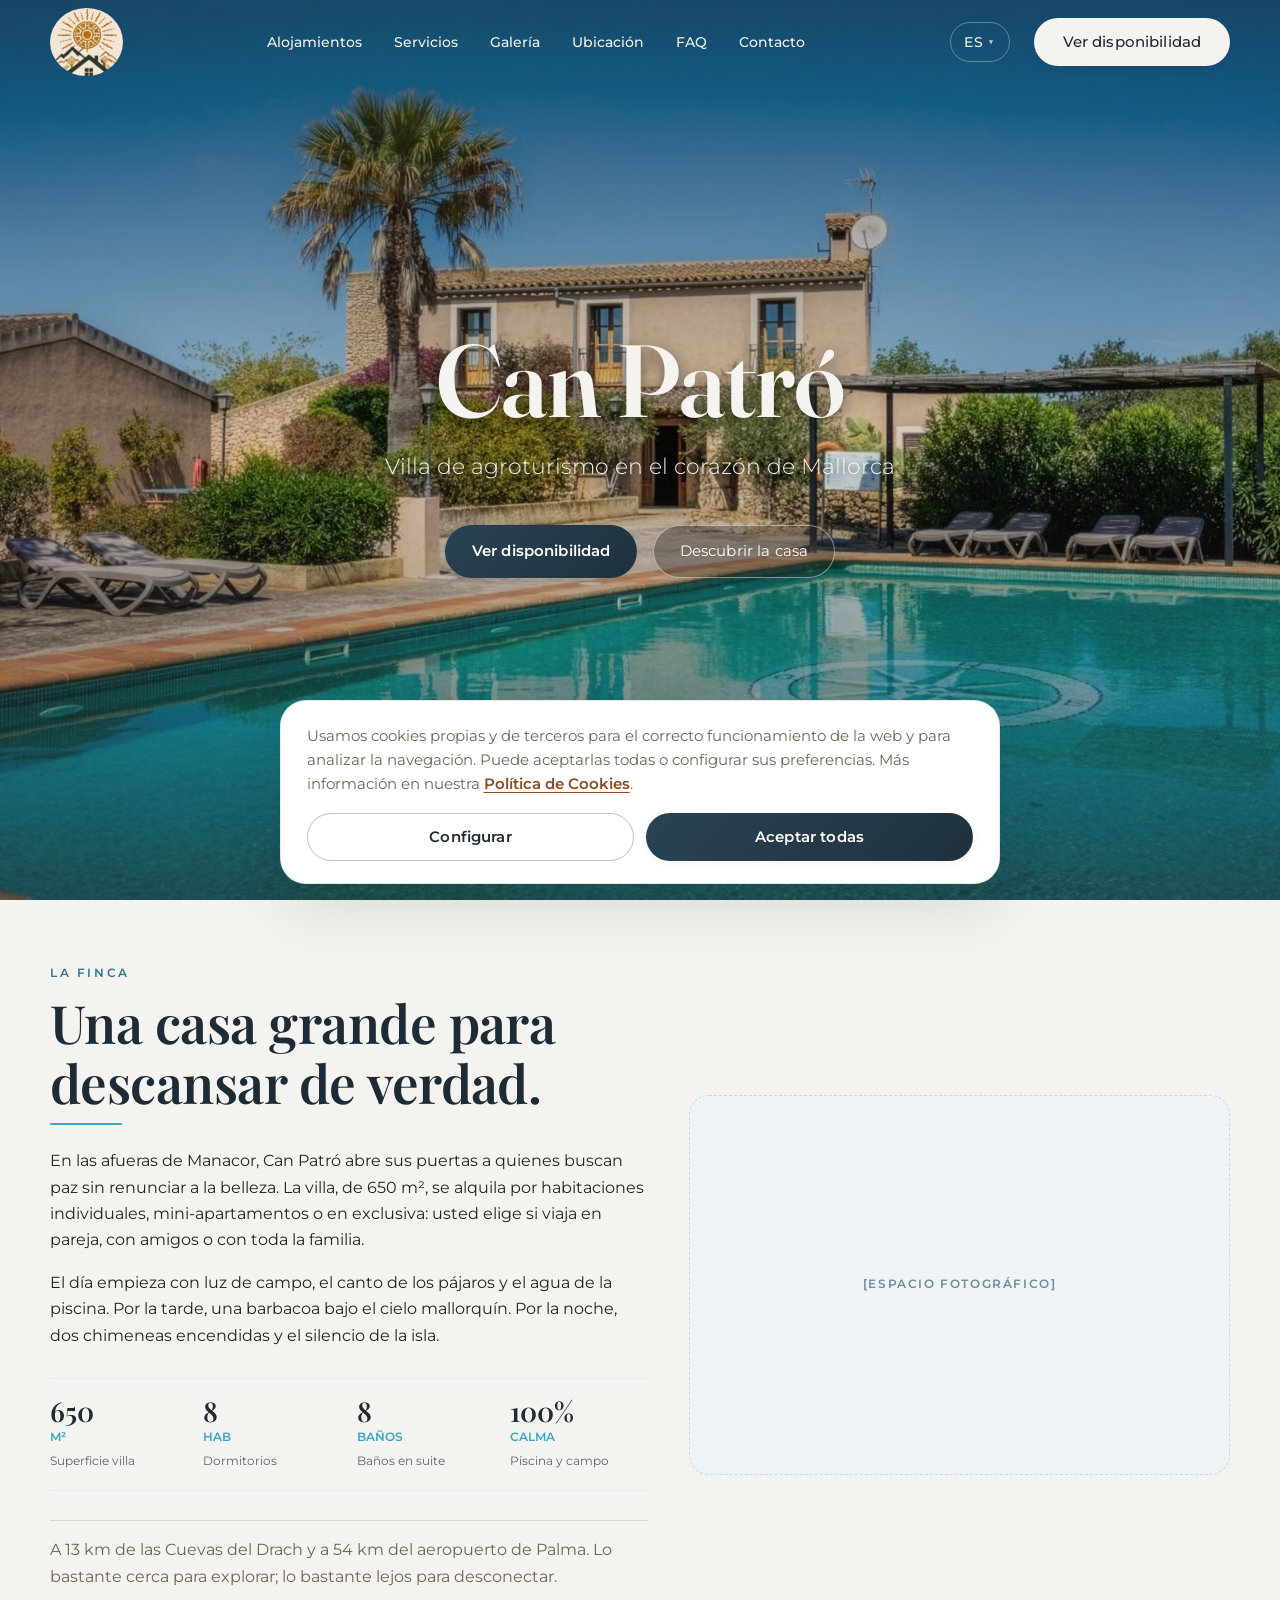
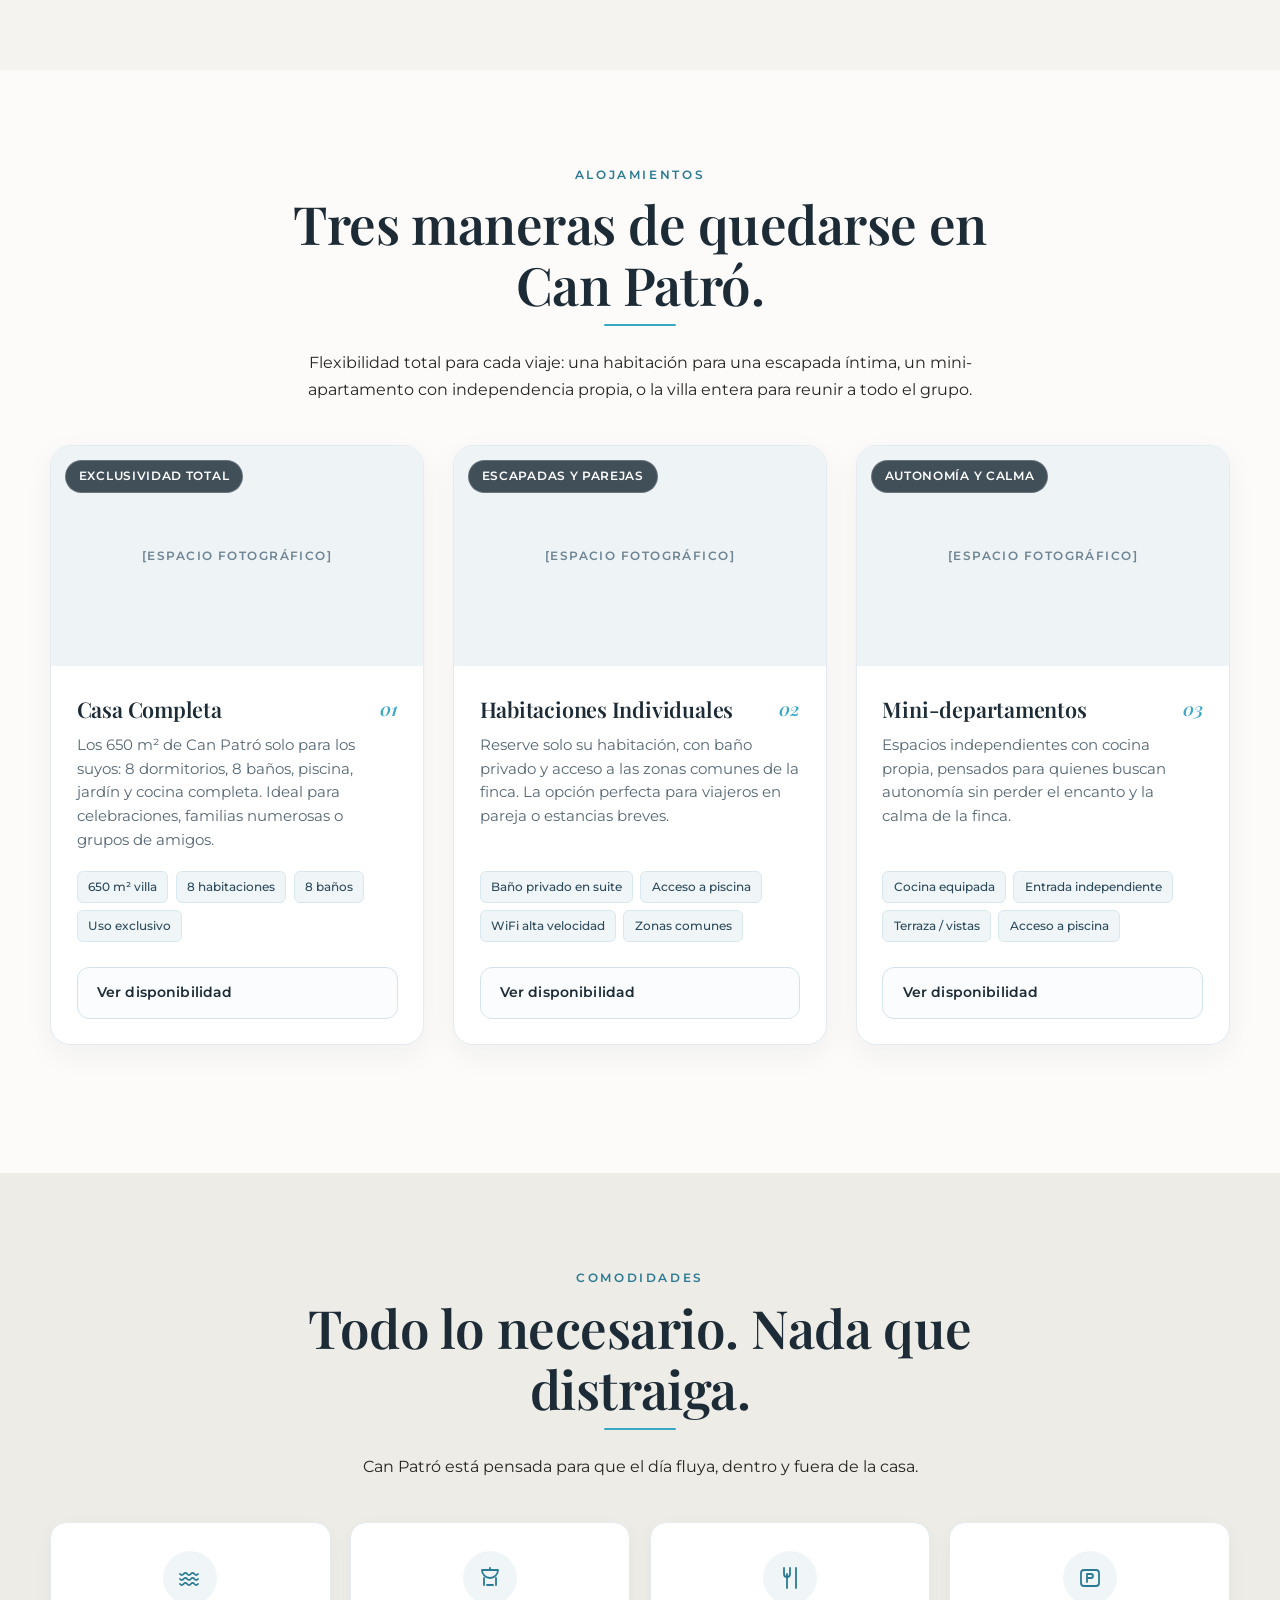
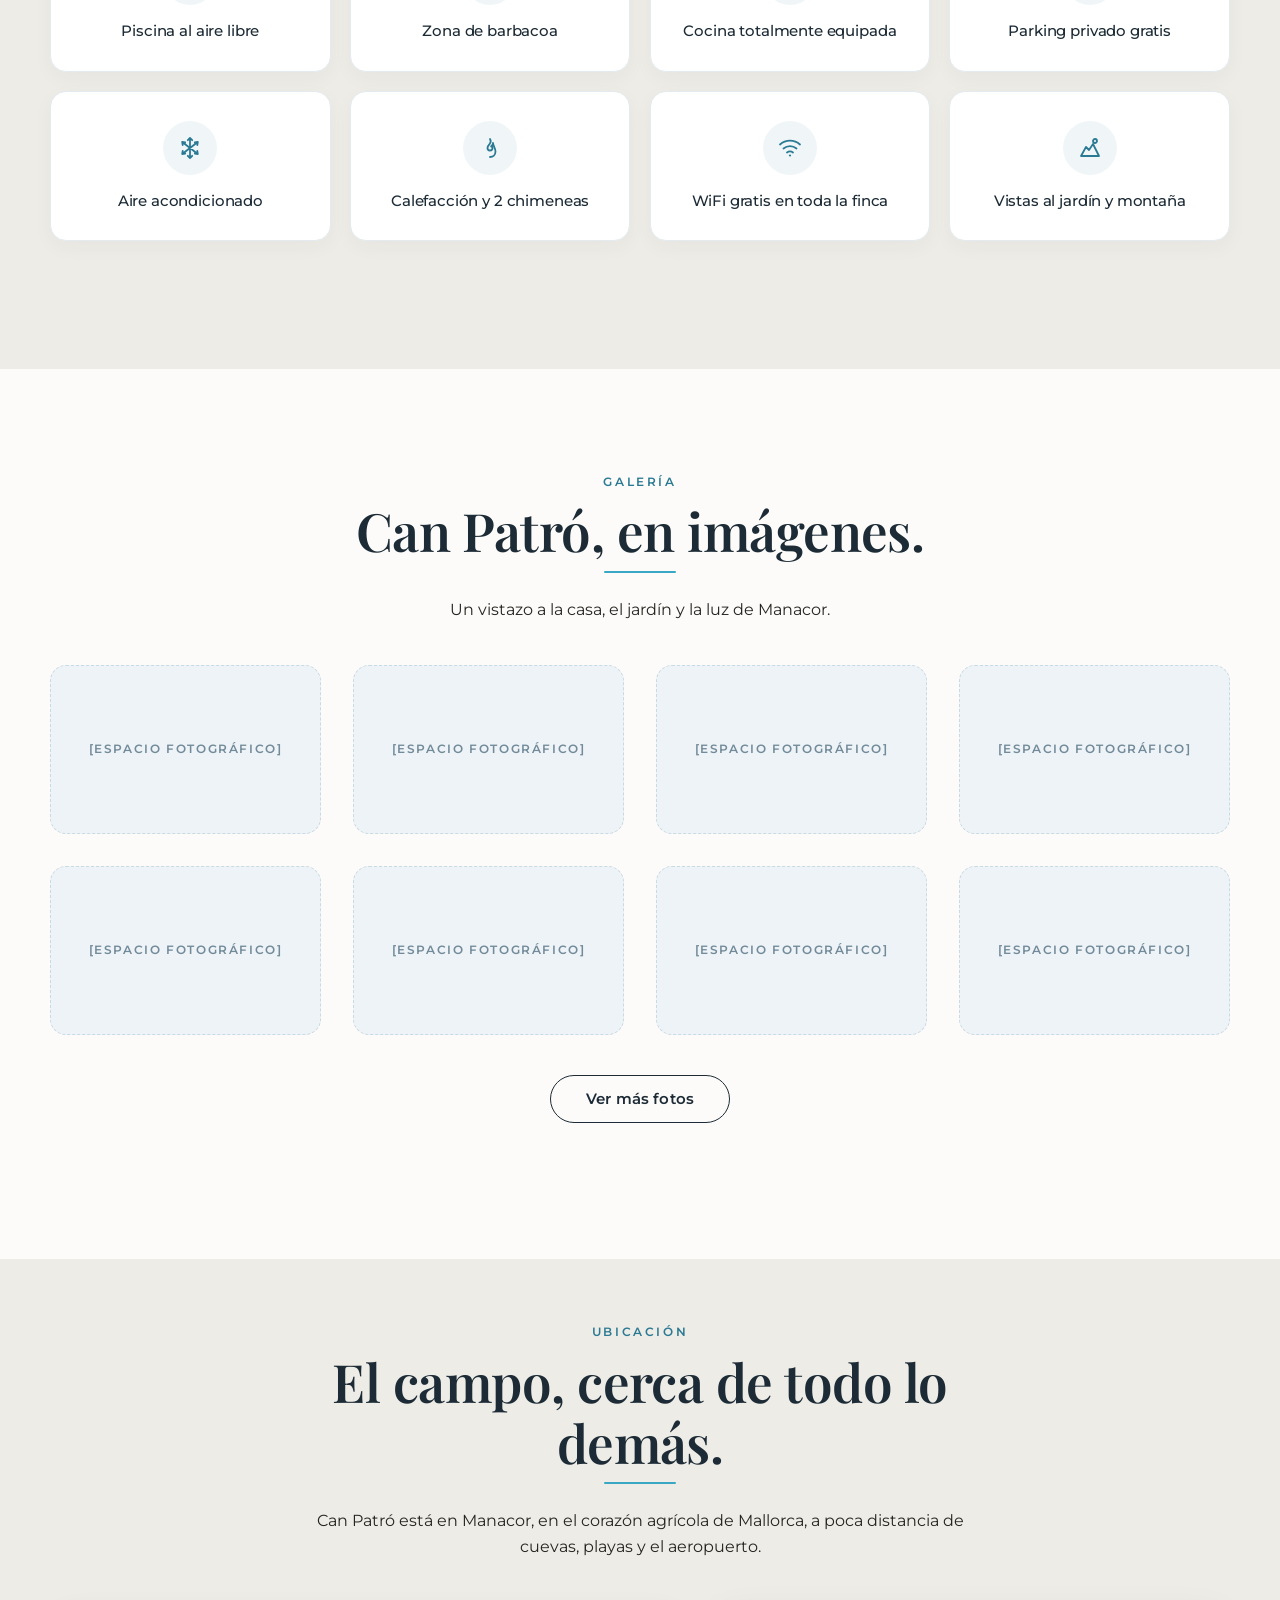
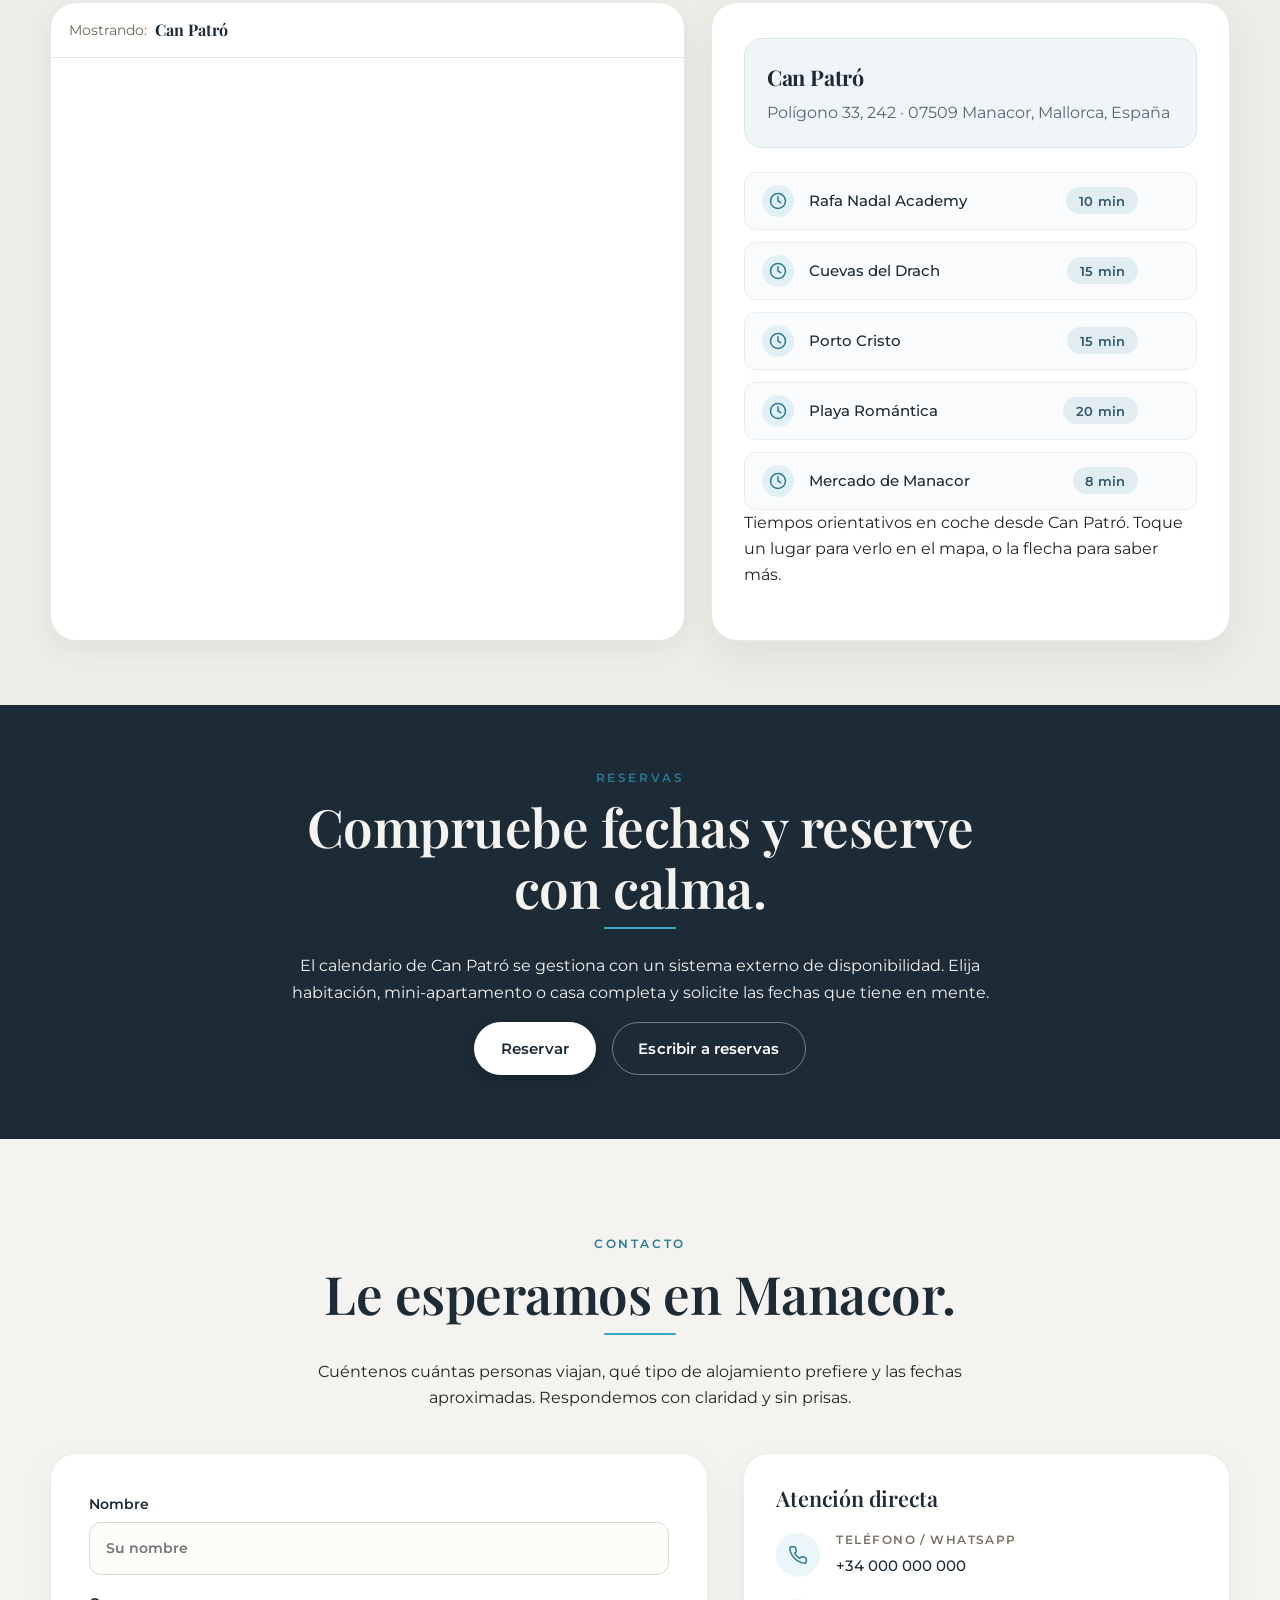
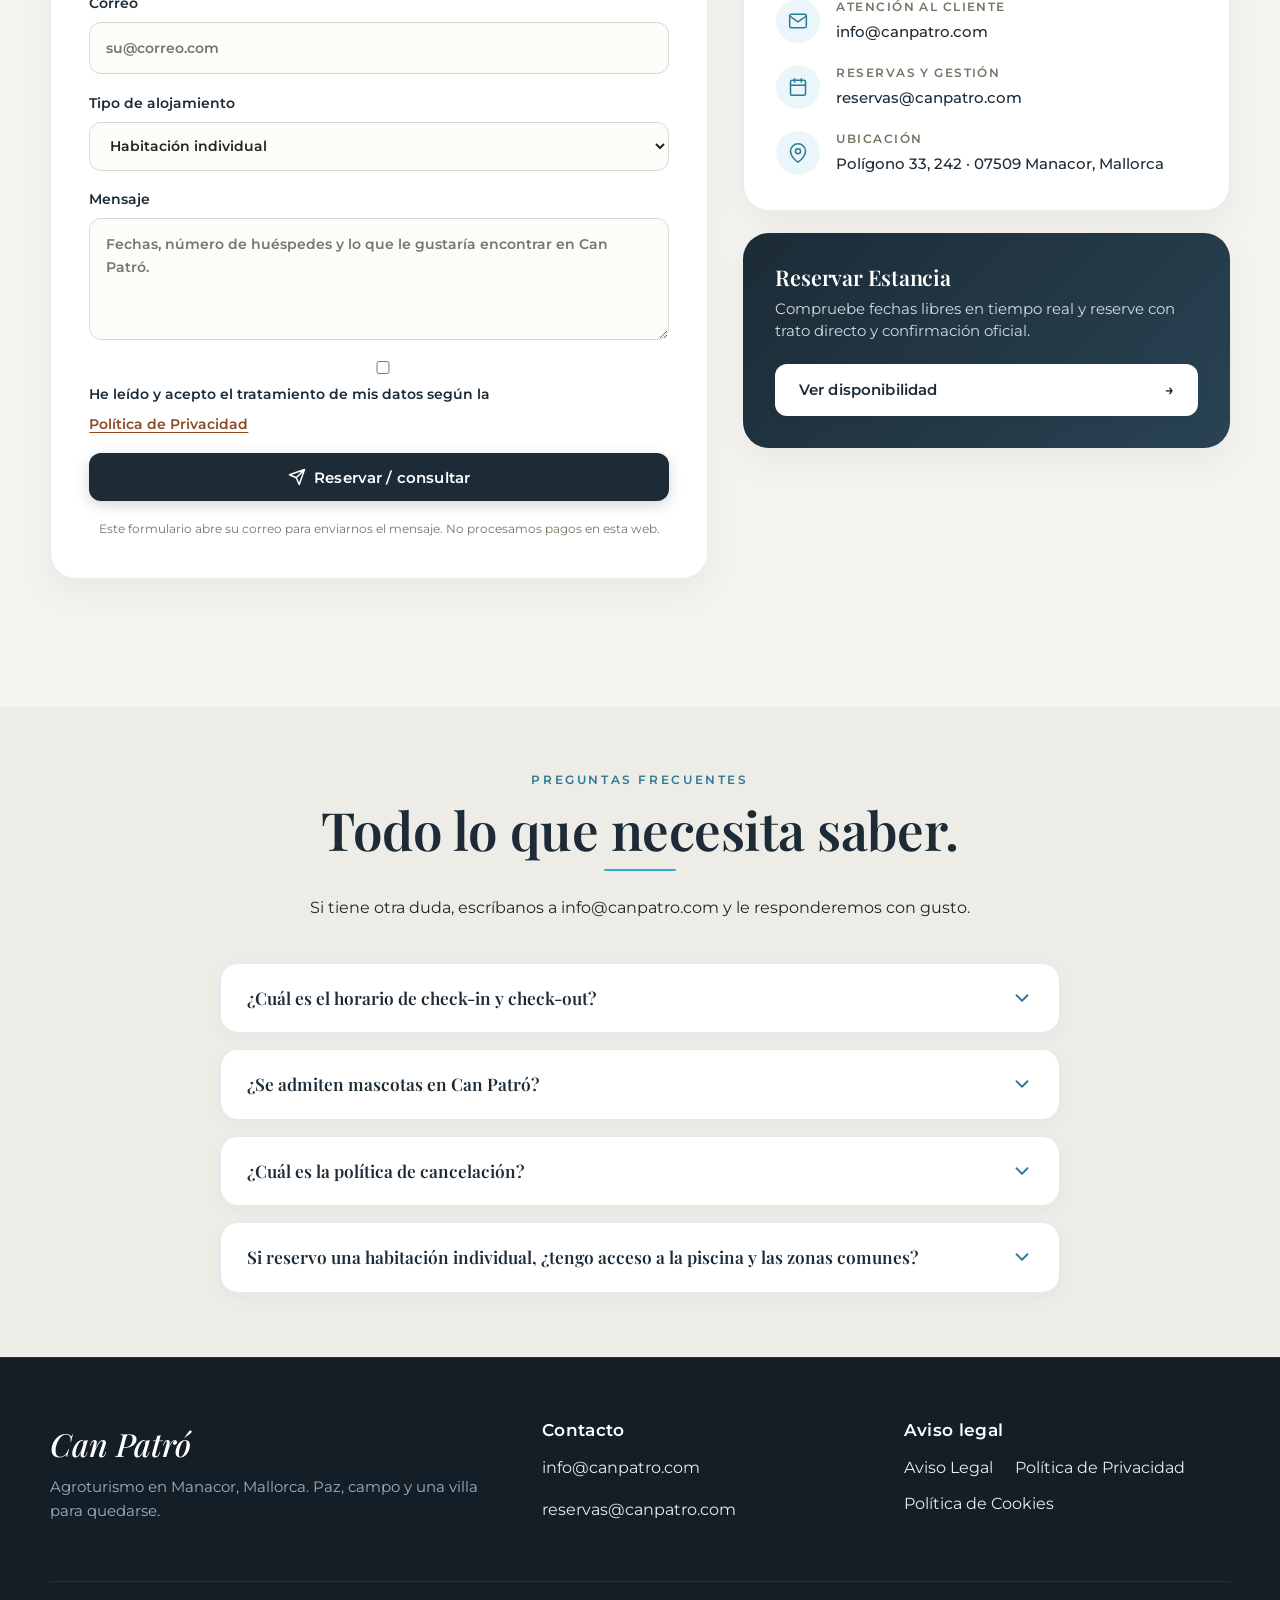
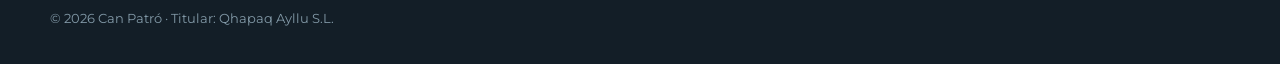
==== commit 76c4d4eb: "Arreglo de traduccion de la pagina de contacto." ====
--- a/index.html
+++ b/index.html
@@ -585,10 +585,11 @@
               </label>
 
               <!-- Checkbox RGPD legal -->
-              <label class="checkbox-label">
-                <input type="checkbox" required />
-                <span>He leído y acepto el tratamiento de mis datos según la <a href="politica-privacidad.html" target="_blank">Política de Privacidad</a>.</span>
-              </label>
+<label class="form-checkbox-label">
+  <input type="checkbox" required />
+  <span data-i18n="form.consent">He leído y acepto el tratamiento de mis datos según la</span>
+  <a href="politica-privacidad.html" target="_blank" data-i18n="footer.legal.privacy">Política de Privacidad</a>
+</label>
 
               <button class="btn btn-contact-submit" type="submit">
                 <svg viewBox="0 0 24 24" fill="none" stroke="currentColor" stroke-width="2" stroke-linecap="round" stroke-linejoin="round" aria-hidden="true"><path d="M22 2L11 13M22 2l-7 20-4-9-9-4 20-7z"/></svg>
@@ -604,7 +605,7 @@
             <div class="contact-info-col reveal">
               <!-- Tarjeta de canales directos -->
               <div class="contact-card info-card">
-                <h3>Atención directa</h3>
+                <h3 data-i18n="contact.direct">Atención directa</h3>
 
                 <ul class="contact-items-list">
                   <!-- TELÉFONO / WHATSAPP (Espacio listo para cuando lo tengáis) -->
@@ -655,14 +656,14 @@
               </div>
 
               <!-- Tarjeta de Reserva Directa (Estilo boutique superior) -->
-              <div class="contact-card booking-cta-card">
-                <h3>Reservar Estancia</h3>
-                <p>Compruebe fechas libres en tiempo real y reserve con trato directo y confirmación oficial.</p>
+          <div class="contact-card booking-cta-card">
+            <h3 data-i18n="contact.box.title">Reservar Estancia</h3>
+                <p data-i18n="contact.box.desc">Compruebe fechas libres en tiempo real y reserve con trato directo y confirmación oficial.</p>
                 <a class="btn btn-booking-box" href="reservar.html">
-                  <span>Ver disponibilidad</span>
-                  <span aria-hidden="true">→</span>
-                </a>
-              </div>
+              <span data-i18n="nav.cta">Ver disponibilidad</span>
+            <span aria-hidden="true">→</span>
+          </a>
+        </div>
             </div>
           </div>
         </div>
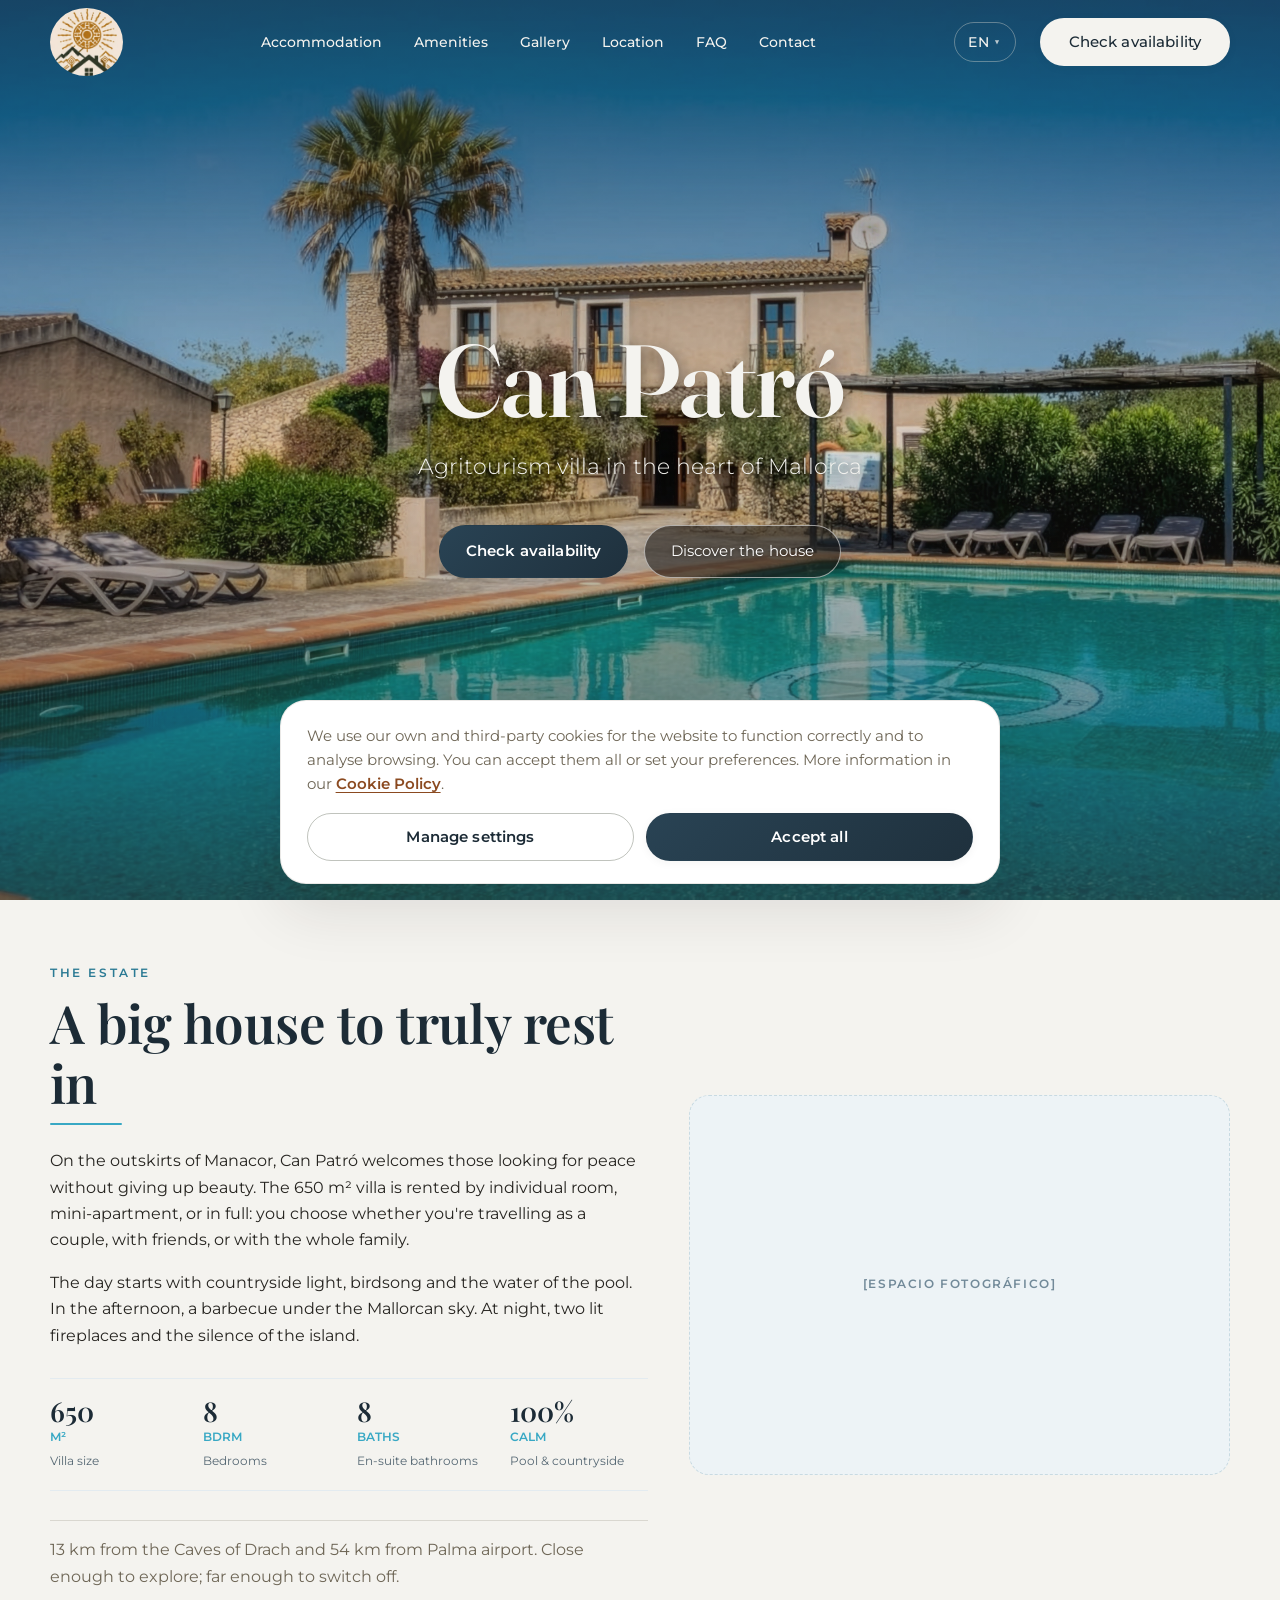
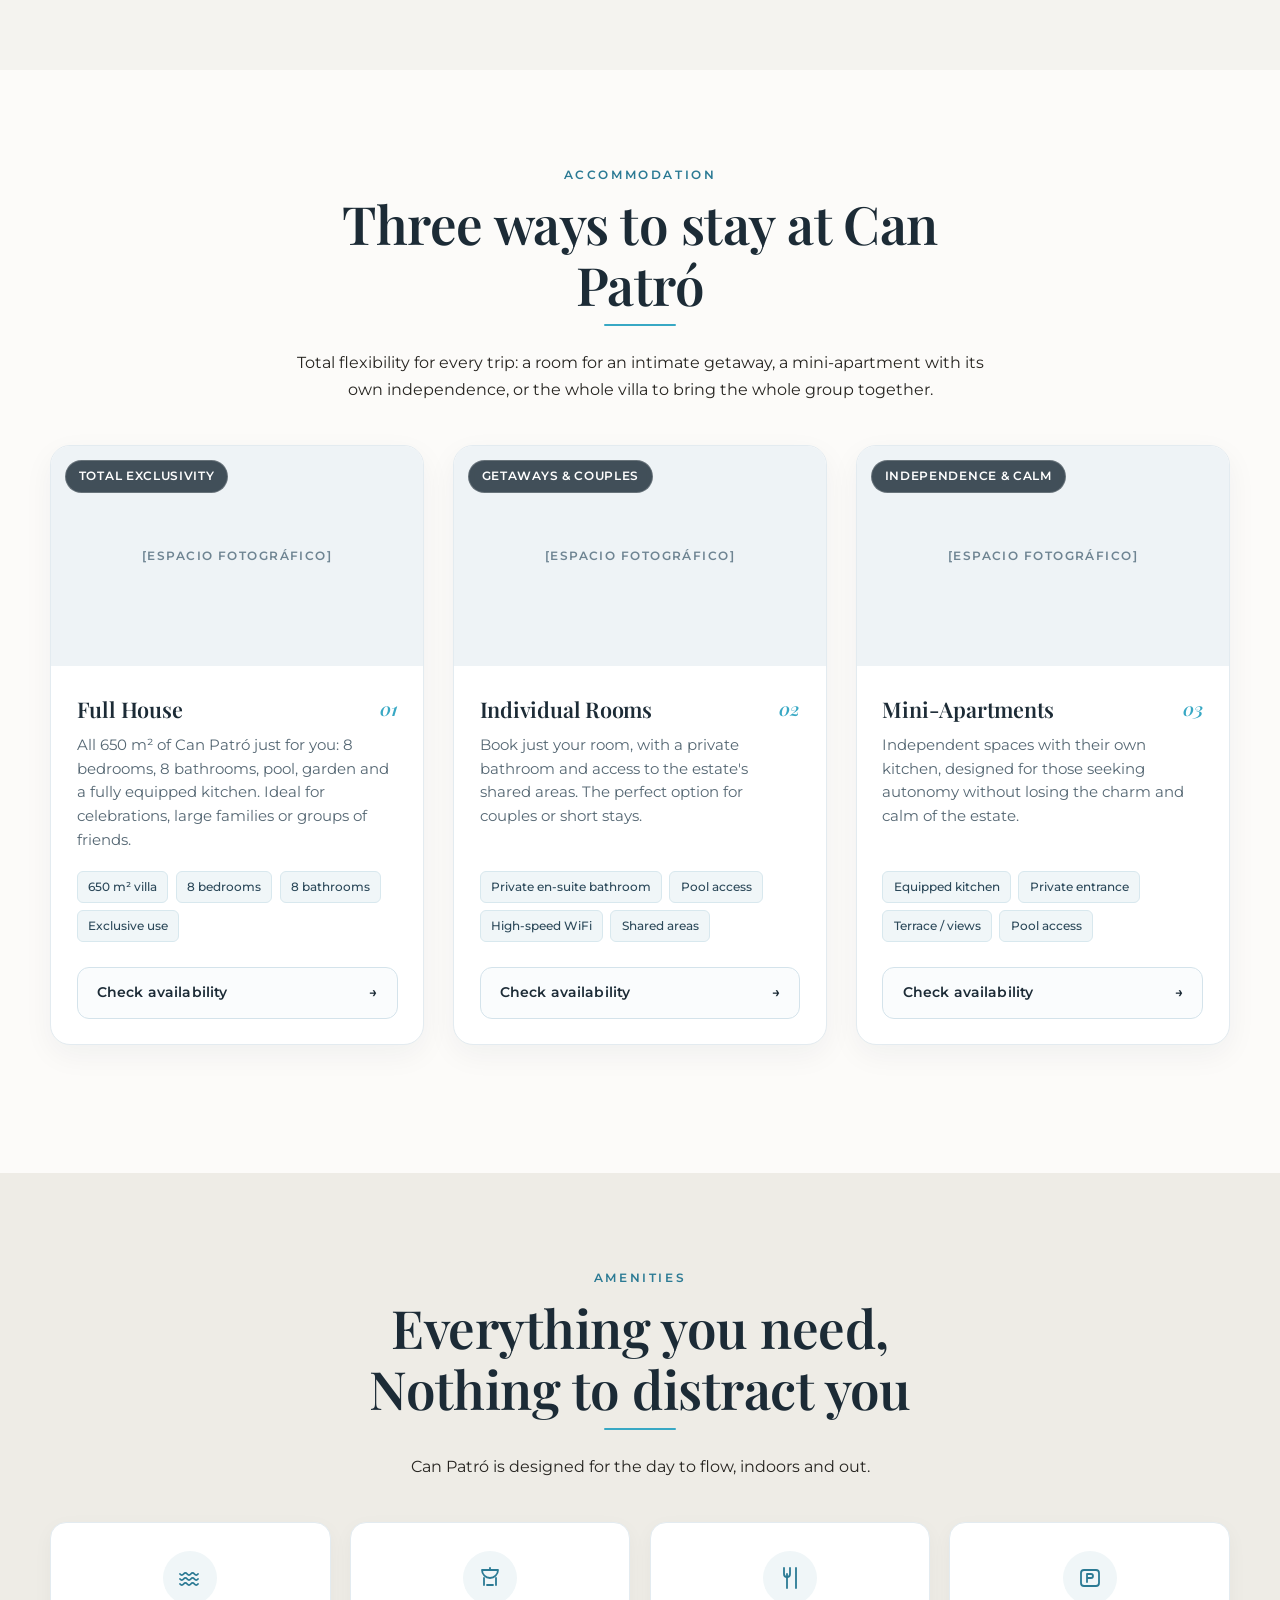
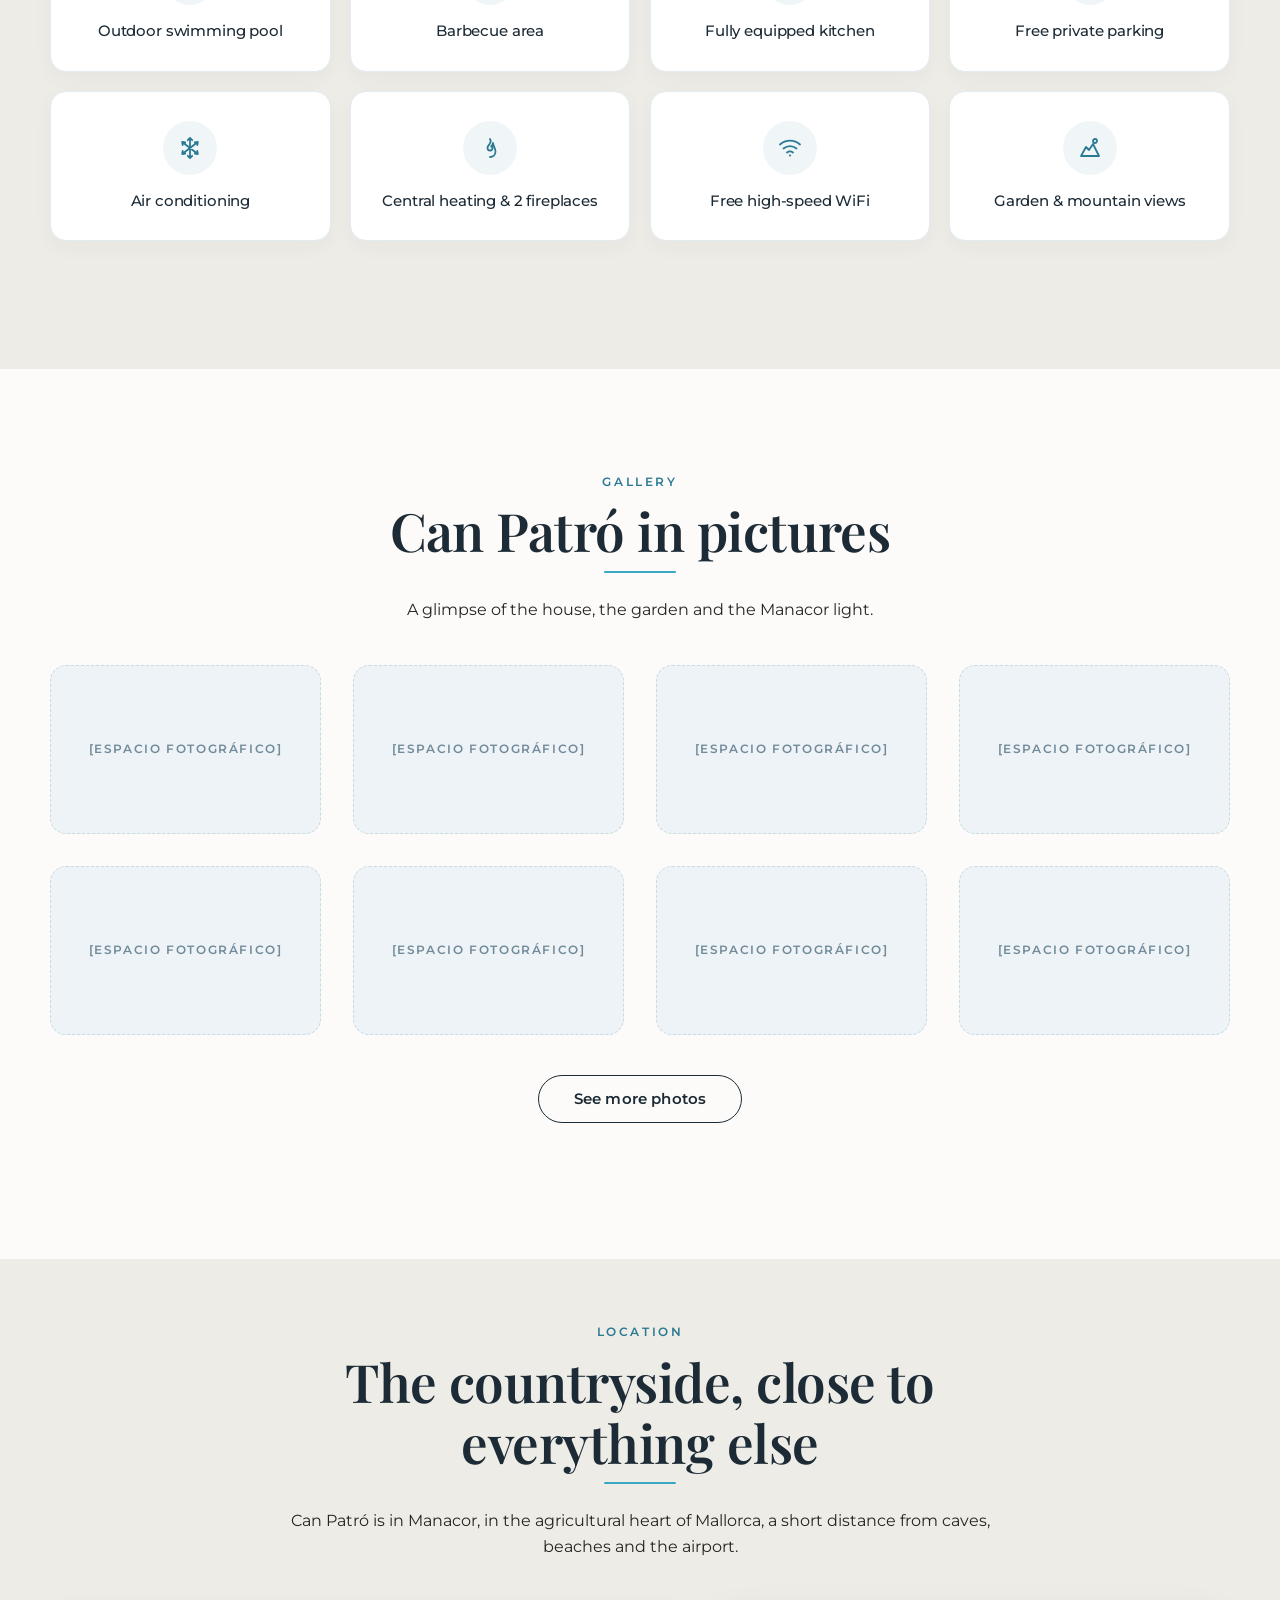
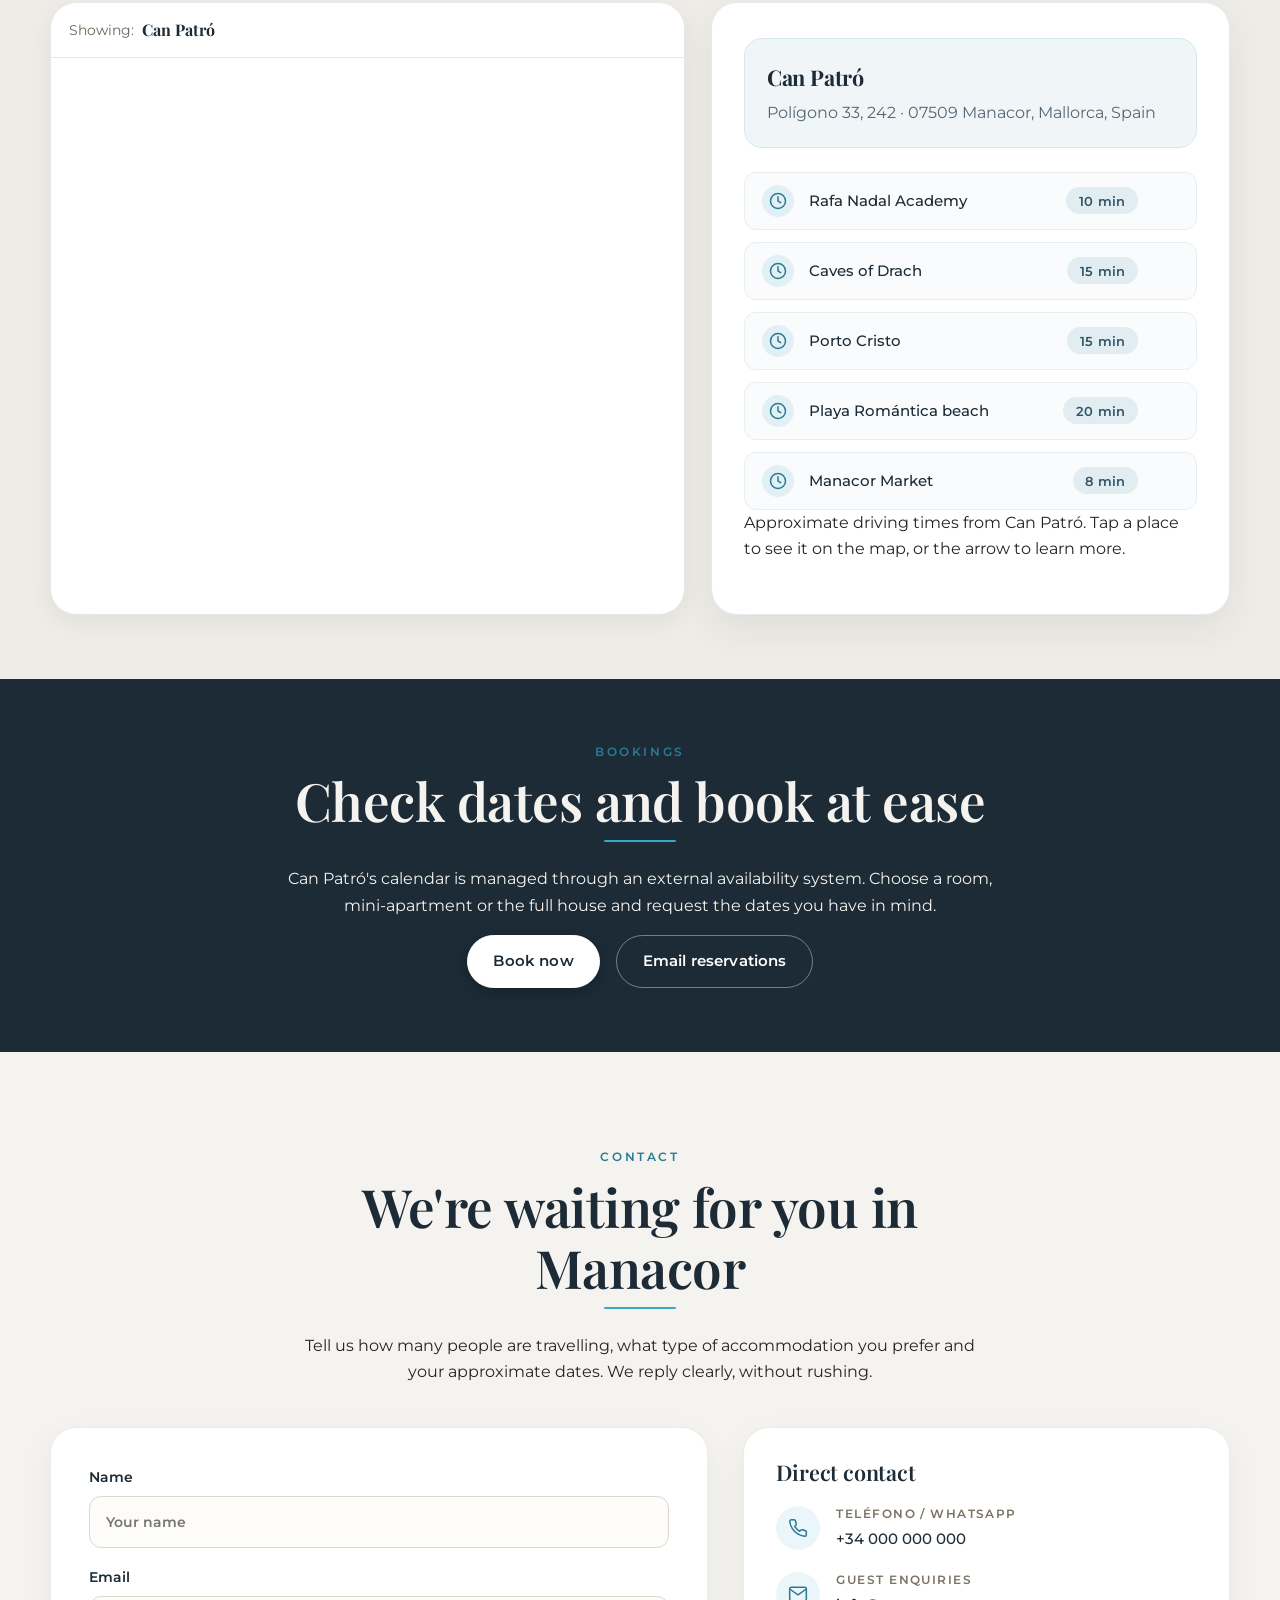
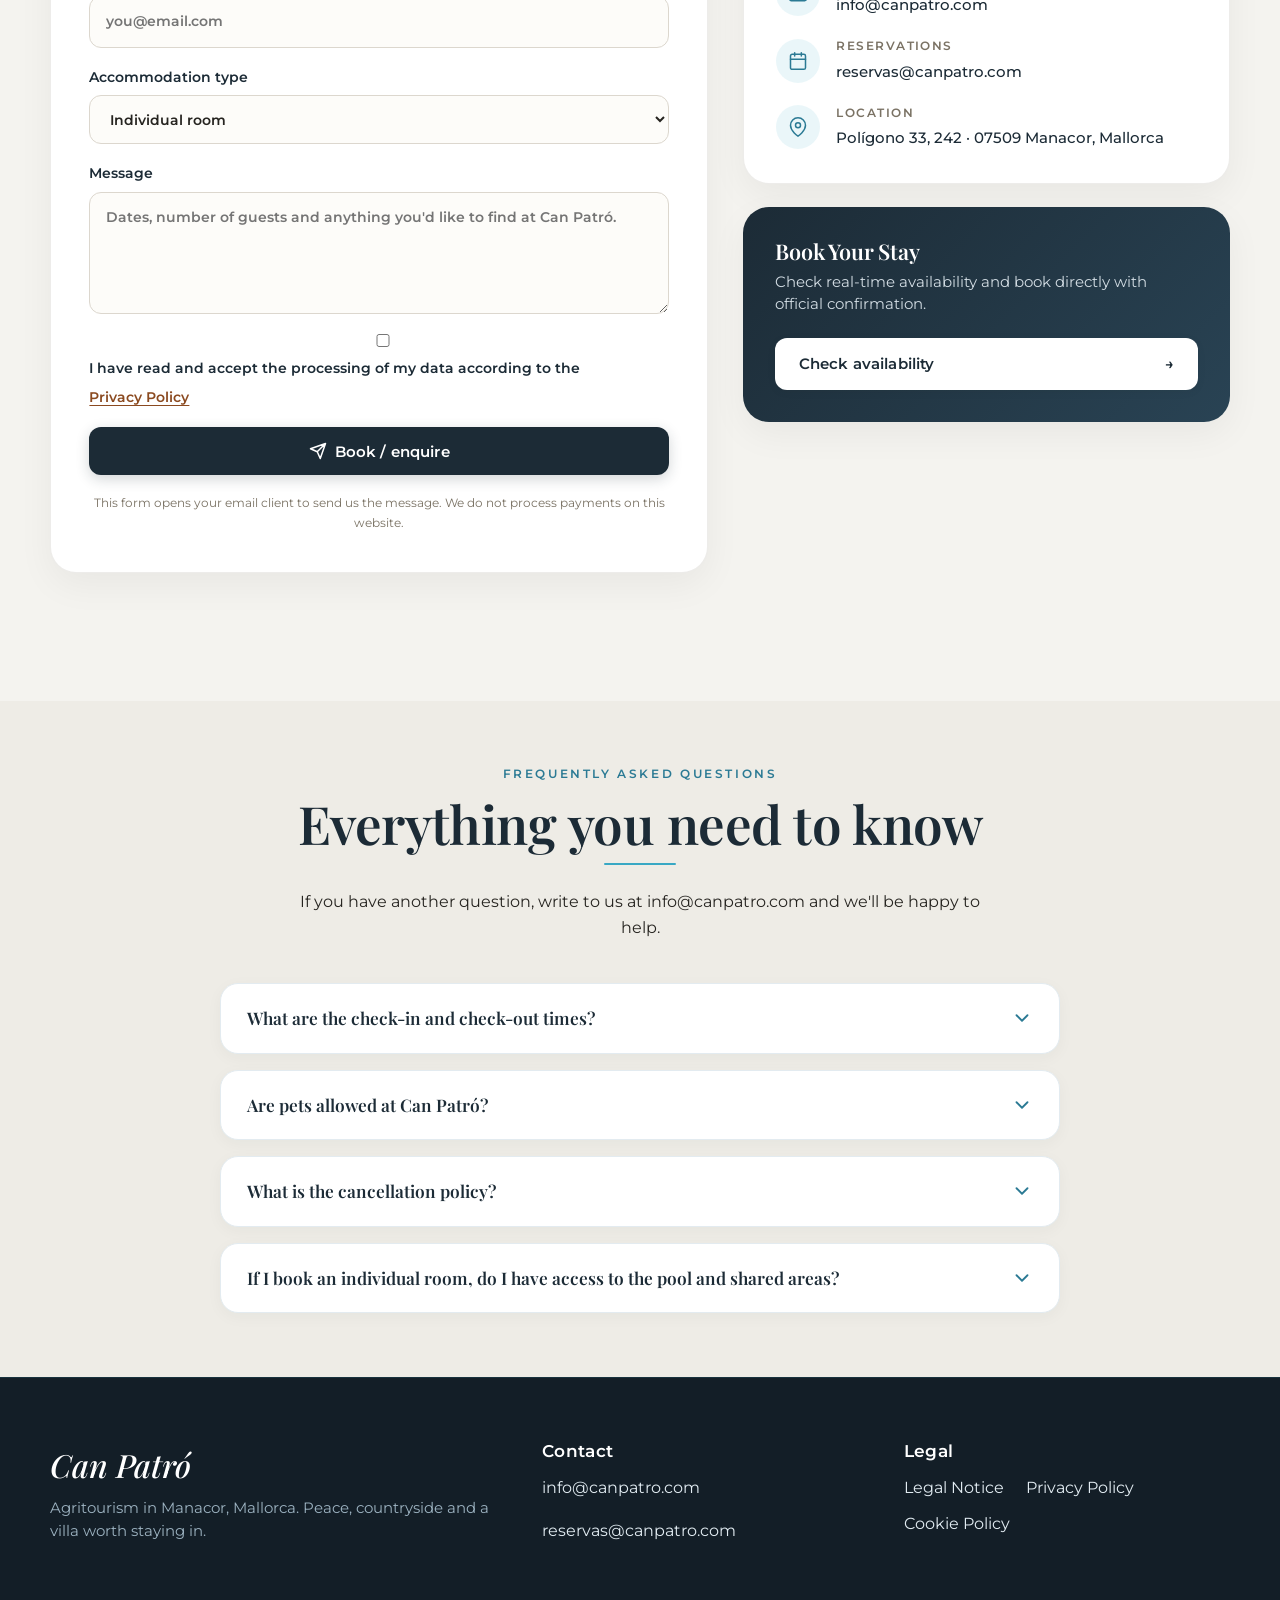
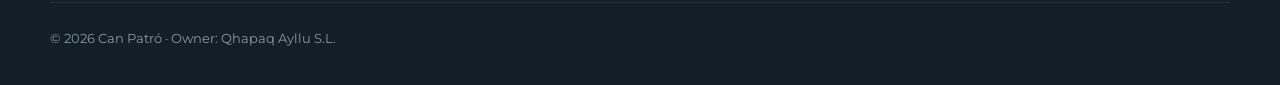
==== commit 0c1590eb: "Corrige traducciones faltantes y botón casi invisible del héroe - El botón "Ver disponibilidad" del " ====
--- a/index.html
+++ b/index.html
@@ -87,7 +87,7 @@
           </p>
 <div class="hero-actions">
             <!-- Botón 1: Acción de reserva con texto diferenciado -->
-            <a class="btn btn-primary" href="reservar.html" data-i18n="hero.cta">Ver disponibilidad</a>
+            <a class="btn btn-primary" href="reservar.html" data-i18n="hero.cta1">Ver disponibilidad</a>
             
             <!-- Botón 2: Para conocer la finca (va a #casa sin saltarse nada) -->
             <a class="btn btn-hero-secondary" href="#casa" data-i18n="hero.cta2">Conocer la finca</a>
@@ -122,23 +122,23 @@
             <div class="intro-stats-grid">
               <div class="stat-item">
                 <span class="stat-num">650</span>
-                <span class="stat-unit">m²</span>
-                <span class="stat-desc">Superficie villa</span>
+                <span class="stat-unit" data-i18n="intro.stat1.unit">m²</span>
+                <span class="stat-desc" data-i18n="intro.stat1.desc">Superficie villa</span>
               </div>
               <div class="stat-item">
                 <span class="stat-num">8</span>
-                <span class="stat-unit">hab</span>
-                <span class="stat-desc">Dormitorios</span>
+                <span class="stat-unit" data-i18n="intro.stat2.unit">hab</span>
+                <span class="stat-desc" data-i18n="intro.stat2.desc">Dormitorios</span>
               </div>
               <div class="stat-item">
                 <span class="stat-num">8</span>
-                <span class="stat-unit">baños</span>
-                <span class="stat-desc">Baños en suite</span>
+                <span class="stat-unit" data-i18n="intro.stat3.unit">baños</span>
+                <span class="stat-desc" data-i18n="intro.stat3.desc">Baños en suite</span>
               </div>
               <div class="stat-item">
                 <span class="stat-num">100%</span>
-                <span class="stat-unit">calma</span>
-                <span class="stat-desc">Piscina y campo</span>
+                <span class="stat-unit" data-i18n="intro.stat4.unit">calma</span>
+                <span class="stat-desc" data-i18n="intro.stat4.desc">Piscina y campo</span>
               </div>
             </div>
 
@@ -167,7 +167,7 @@
             <!-- TARJETA 1: CASA COMPLETA -->
             <article class="stay-card reveal">
               <div class="stay-card-media">
-                <span class="stay-tag">Exclusividad total</span>
+                <span class="stay-tag" data-i18n="stays.casa.tag">Exclusividad total</span>
                 <figure class="photo-slot">[ESPACIO FOTOGRÁFICO]</figure>
               </div>
               <div class="stay-card-body">
@@ -179,13 +179,13 @@
                   Los 650 m² de Can Patró solo para los suyos: 8 dormitorios, 8 baños, piscina, jardín y cocina completa. Ideal para celebraciones o familias numerosas.
                 </p>
                 <ul class="stay-features">
-                  <li>650 m² villa</li>
-                  <li>8 habitaciones</li>
-                  <li>8 baños</li>
-                  <li>Uso exclusivo</li>
+                  <li data-i18n="stays.casa.feat1">650 m² de villa</li>
+                  <li data-i18n="stays.casa.feat2">8 habitaciones</li>
+                  <li data-i18n="stays.casa.feat3">8 baños</li>
+                  <li data-i18n="stays.casa.feat4">Uso exclusivo</li>
                 </ul>
-                <a class="btn btn-stay" href="reservar.html" data-widget="smoobu" data-i18n="stays.casa.cta">
-                  <span>Ver disponibilidad</span>
+                <a class="btn btn-stay" href="reservar.html" data-widget="smoobu">
+                  <span data-i18n="stays.casa.cta">Ver disponibilidad</span>
                   <span aria-hidden="true">→</span>
                 </a>
               </div>
@@ -194,7 +194,7 @@
             <!-- TARJETA 2: HABITACIONES INDIVIDUALES -->
             <article class="stay-card reveal">
               <div class="stay-card-media">
-                <span class="stay-tag">Escapadas y parejas</span>
+                <span class="stay-tag" data-i18n="stays.habitaciones.tag">Escapadas y parejas</span>
                 <figure class="photo-slot">[ESPACIO FOTOGRÁFICO]</figure>
               </div>
               <div class="stay-card-body">
@@ -206,13 +206,13 @@
                   Reserve solo su habitación con baño privado y acceso libre a los jardines, piscina y zonas comunes. Perfecto para estancias tranquilas.
                 </p>
                 <ul class="stay-features">
-                  <li>Baño privado en suite</li>
-                  <li>Acceso a piscina</li>
-                  <li>WiFi alta velocidad</li>
-                  <li>Zonas comunes</li>
+                  <li data-i18n="stays.habitaciones.feat1">Baño privado en suite</li>
+                  <li data-i18n="stays.habitaciones.feat2">Acceso a piscina</li>
+                  <li data-i18n="stays.habitaciones.feat3">WiFi alta velocidad</li>
+                  <li data-i18n="stays.habitaciones.feat4">Zonas comunes</li>
                 </ul>
-                <a class="btn btn-stay" href="reservar.html" data-widget="smoobu" data-i18n="stays.habitaciones.cta">
-                  <span>Ver disponibilidad</span>
+                <a class="btn btn-stay" href="reservar.html" data-widget="smoobu">
+                  <span data-i18n="stays.habitaciones.cta">Ver disponibilidad</span>
                   <span aria-hidden="true">→</span>
                 </a>
               </div>
@@ -221,7 +221,7 @@
             <!-- TARJETA 3: MINI-DEPARTAMENTOS -->
             <article class="stay-card reveal">
               <div class="stay-card-media">
-                <span class="stay-tag">Autonomía y calma</span>
+                <span class="stay-tag" data-i18n="stays.miniapt.tag">Autonomía y calma</span>
                 <figure class="photo-slot">[ESPACIO FOTOGRÁFICO]</figure>
               </div>
               <div class="stay-card-body">
@@ -233,13 +233,13 @@
                   Espacios independientes equipados con cocina propia, pensados para quienes buscan total autonomía manteniendo la serenidad de la finca.
                 </p>
                 <ul class="stay-features">
-                  <li>Cocina equipada</li>
-                  <li>Entrada independiente</li>
-                  <li>Terraza / vistas</li>
-                  <li>Acceso a piscina</li>
+                  <li data-i18n="stays.miniapt.feat1">Cocina equipada</li>
+                  <li data-i18n="stays.miniapt.feat2">Entrada independiente</li>
+                  <li data-i18n="stays.miniapt.feat3">Terraza / vistas</li>
+                  <li data-i18n="stays.miniapt.feat4">Acceso a piscina</li>
                 </ul>
-                <a class="btn btn-stay" href="reservar.html" data-widget="smoobu" data-i18n="stays.miniapt.cta">
-                  <span>Ver disponibilidad</span>
+                <a class="btn btn-stay" href="reservar.html" data-widget="smoobu">
+                  <span data-i18n="stays.miniapt.cta">Ver disponibilidad</span>
                   <span aria-hidden="true">→</span>
                 </a>
               </div>
--- a/style.css
+++ b/style.css
@@ -2435,20 +2435,25 @@
   box-shadow: 0 12px 30px rgba(0, 0, 0, 0.22);
 }
 
-/* Botón secundario: Cristal esmerilado (se lee sobre el suelo claro) */
+/* Botón secundario: Cristal esmerilado (se lee sobre el suelo claro)
+   Contraste reforzado: con 0.35 de opacidad el texto blanco casi
+   desaparecía sobre las zonas más claras de la foto (parte del
+   suelo, cielo). Se sube la opacidad del fondo y se añade una
+   sombra al texto para que se lea bien en toda la foto. */
 .btn-hero-secondary {
-  background: rgba(38, 36, 32, 0.35); /* Fondo oscuro muy suave y translúcido */
+  background: rgba(30, 28, 24, 0.6); /* Fondo oscuro translúcido, más opaco */
   backdrop-filter: blur(8px);
   -webkit-backdrop-filter: blur(8px);
   color: #ffffff !important;
-  border: 1px solid rgba(255, 255, 255, 0.45);
+  text-shadow: 0 1px 4px rgba(0, 0, 0, 0.55);
+  border: 1px solid rgba(255, 255, 255, 0.55);
   font-weight: 400;
   transition: transform 0.3s ease, background-color 0.3s ease, border-color 0.3s ease;
 }
 
 .btn-hero-secondary:hover {
-  background: rgba(38, 36, 32, 0.55);
-  border-color: rgba(255, 255, 255, 0.8);
+  background: rgba(30, 28, 24, 0.78);
+  border-color: rgba(255, 255, 255, 0.85);
   transform: translateY(-2px);
   color: #ffffff !important;
 }
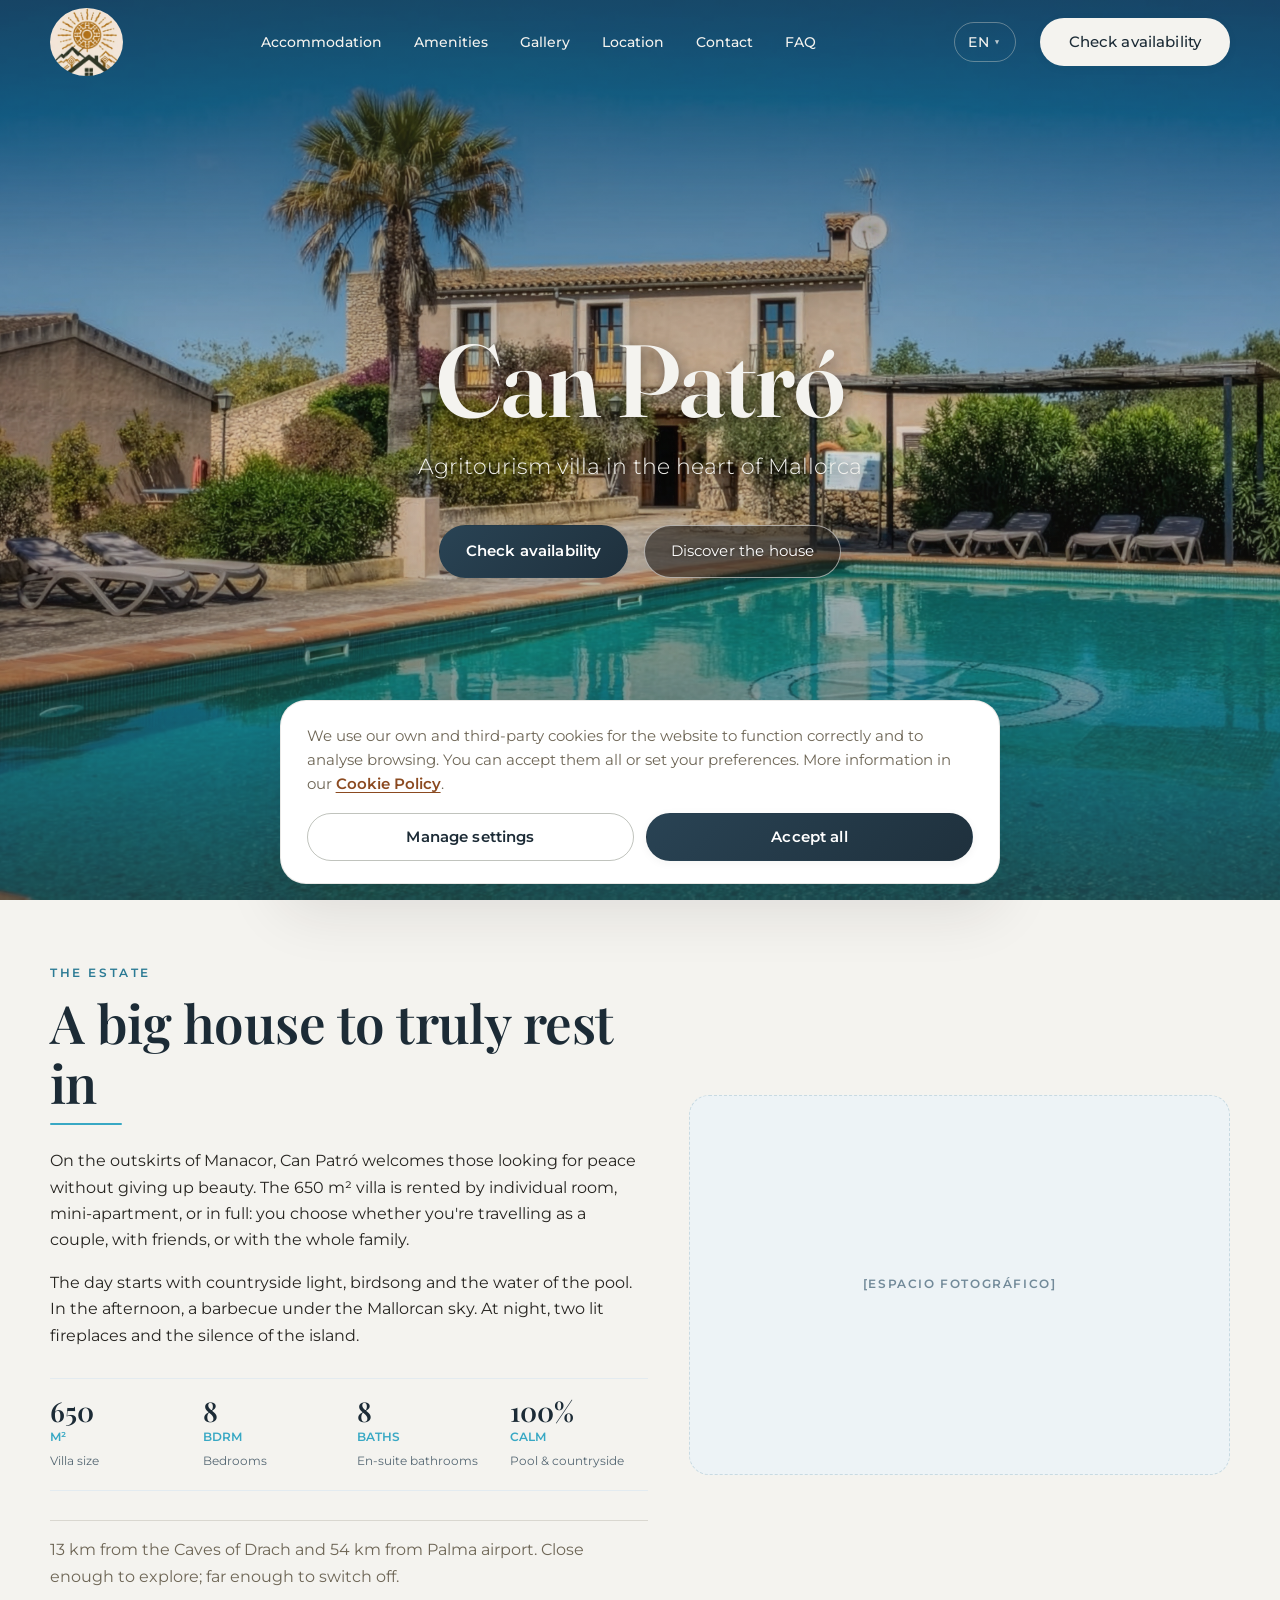
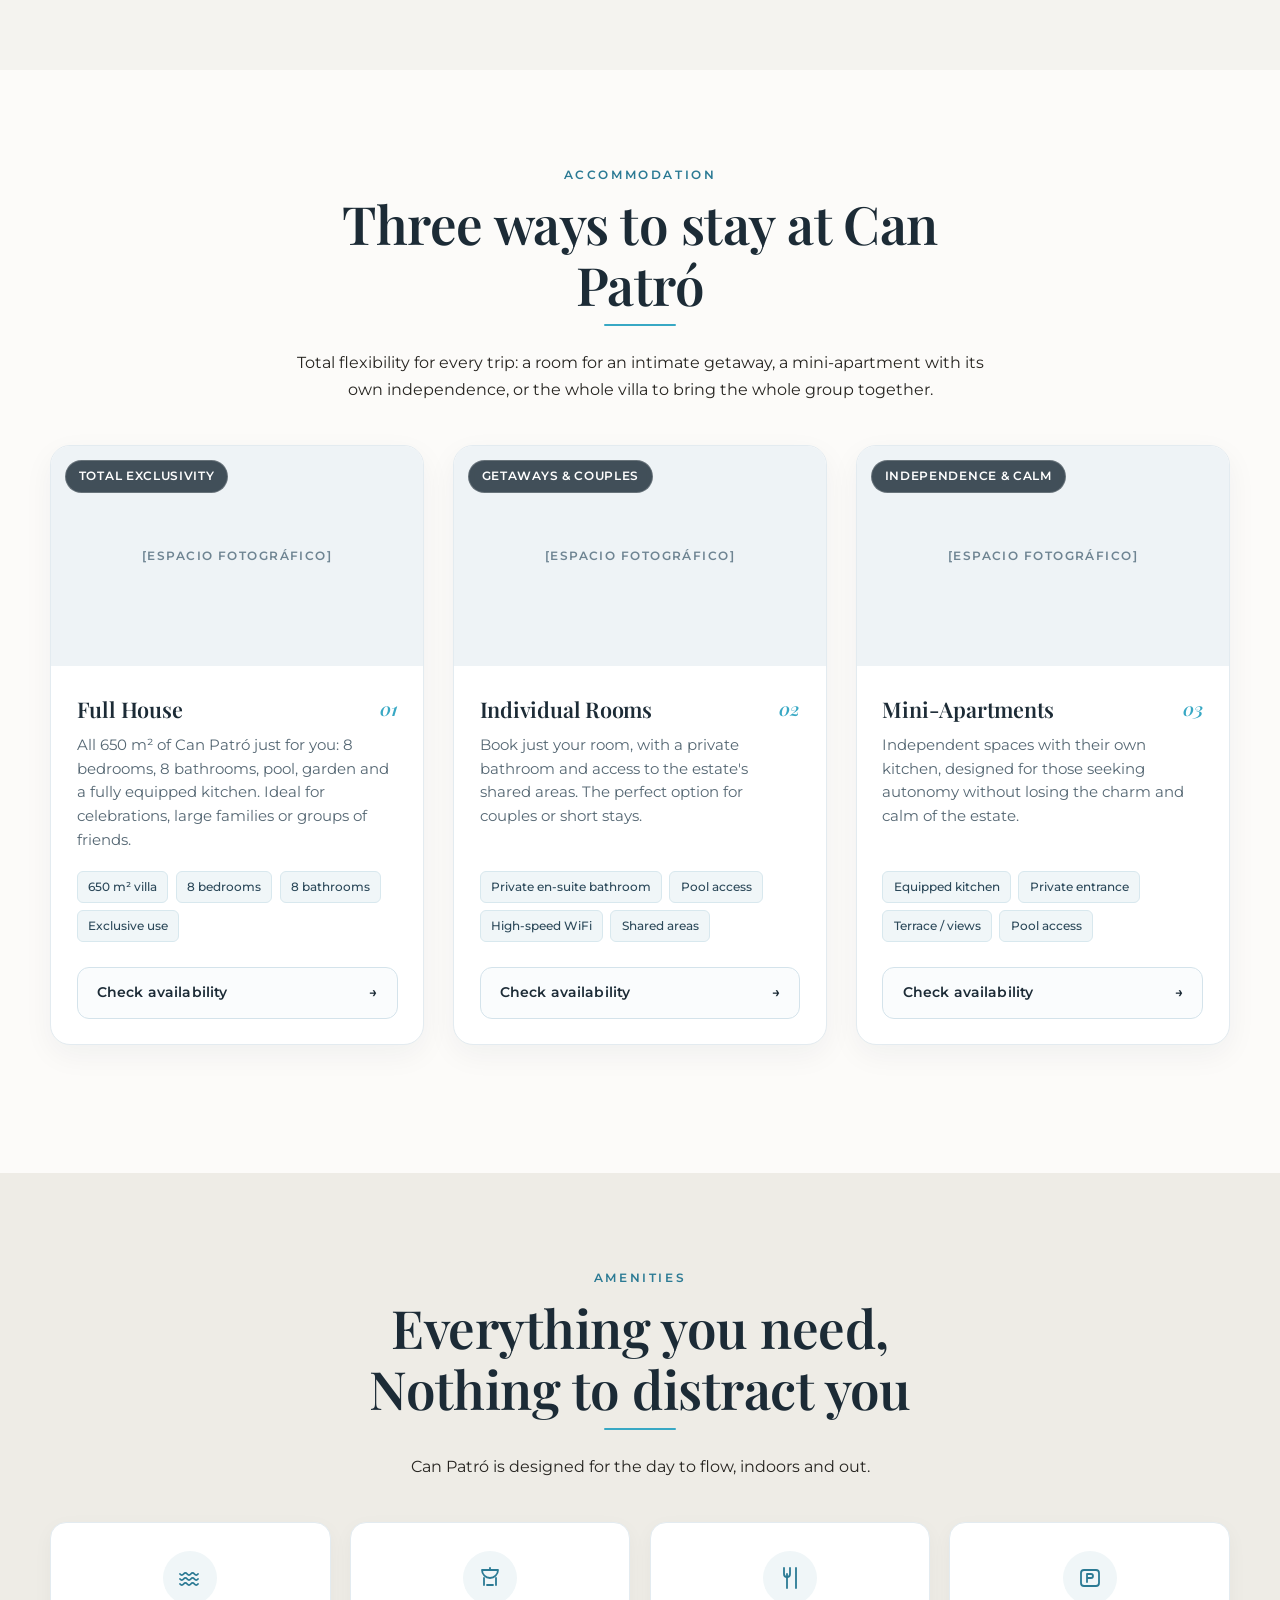
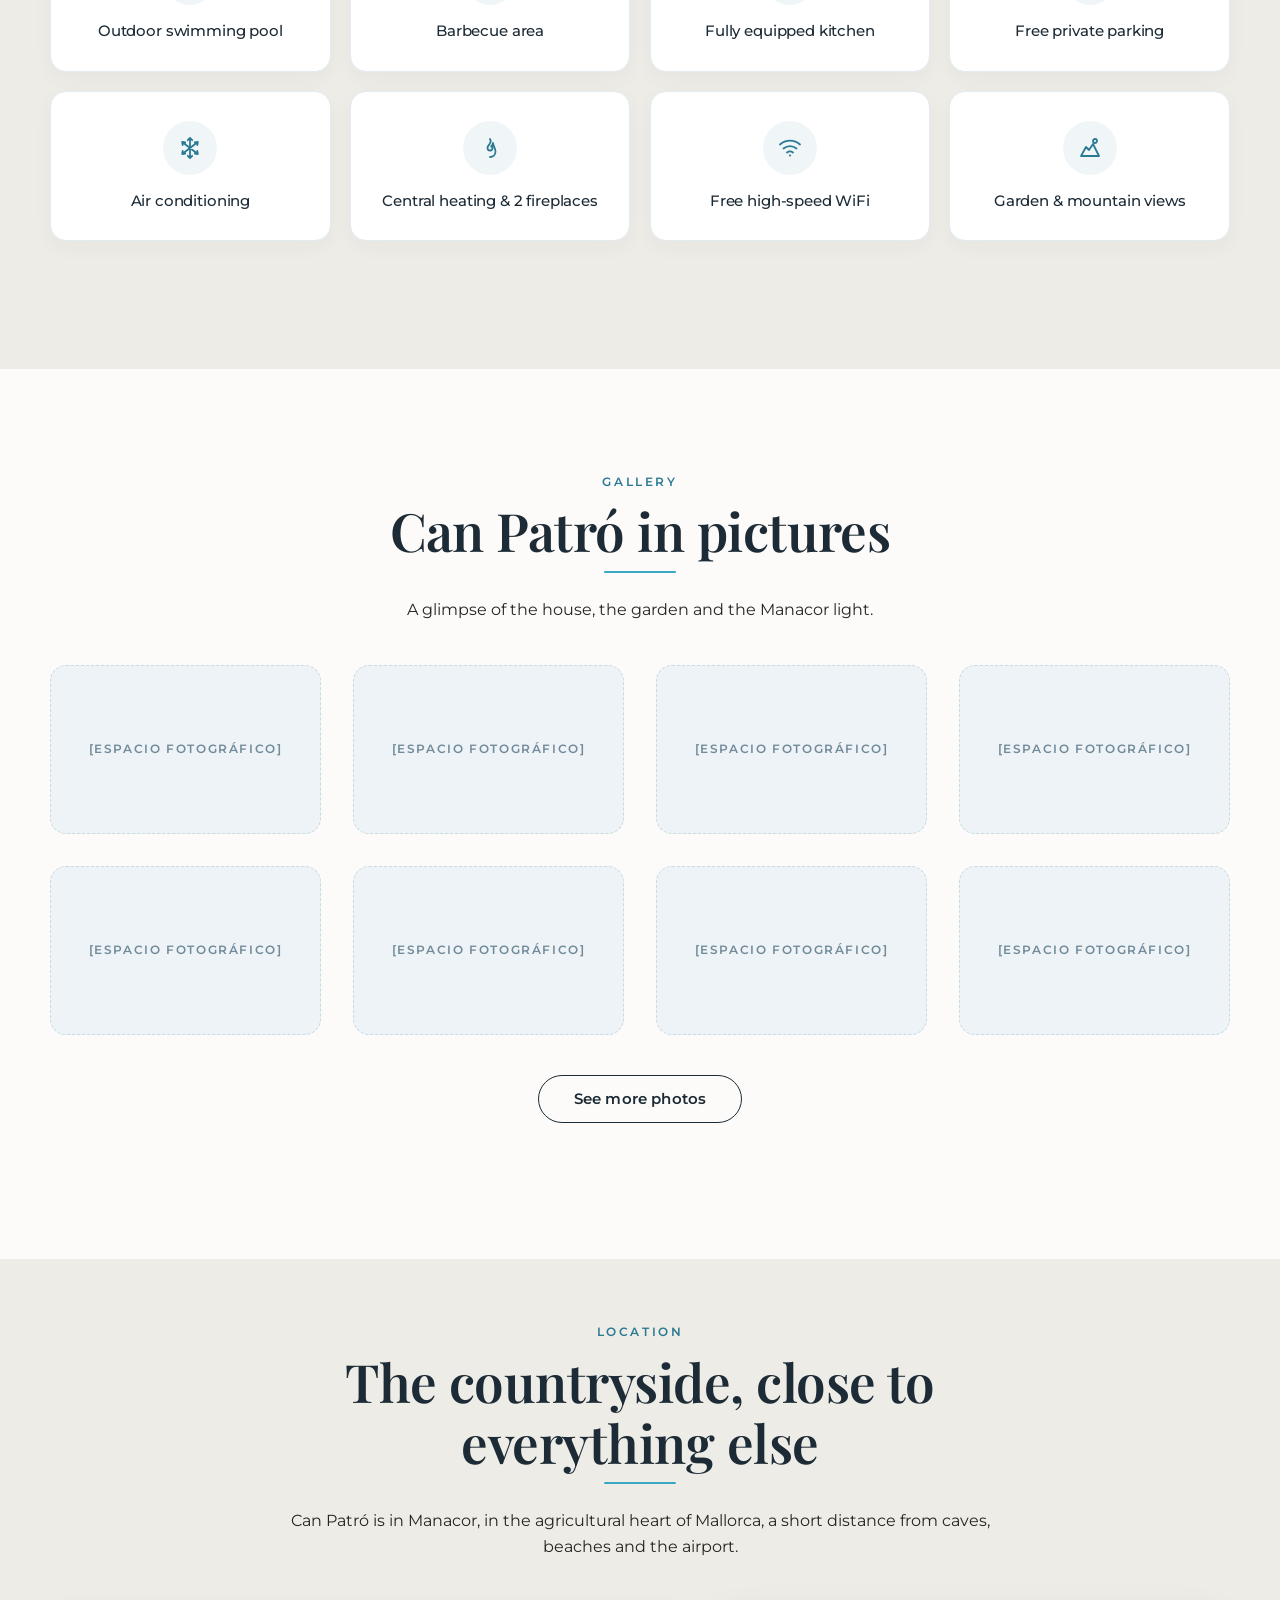
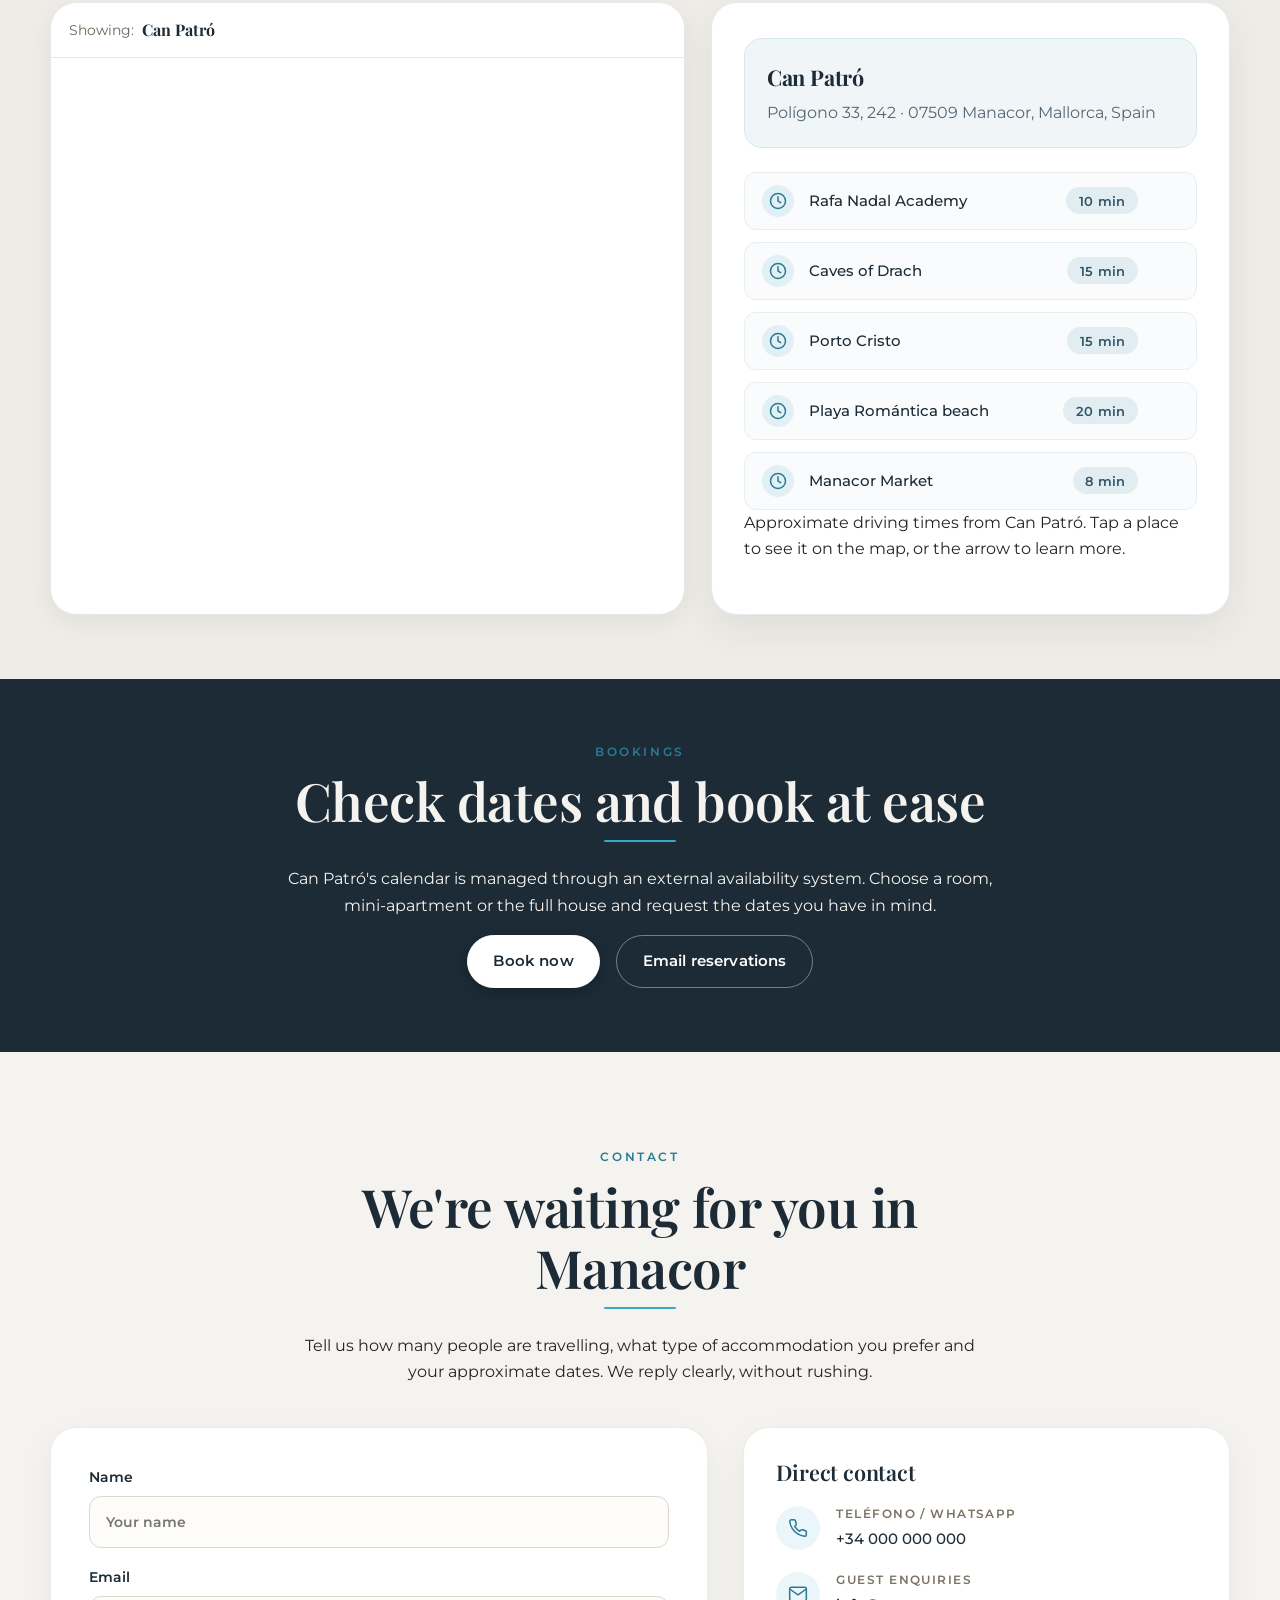
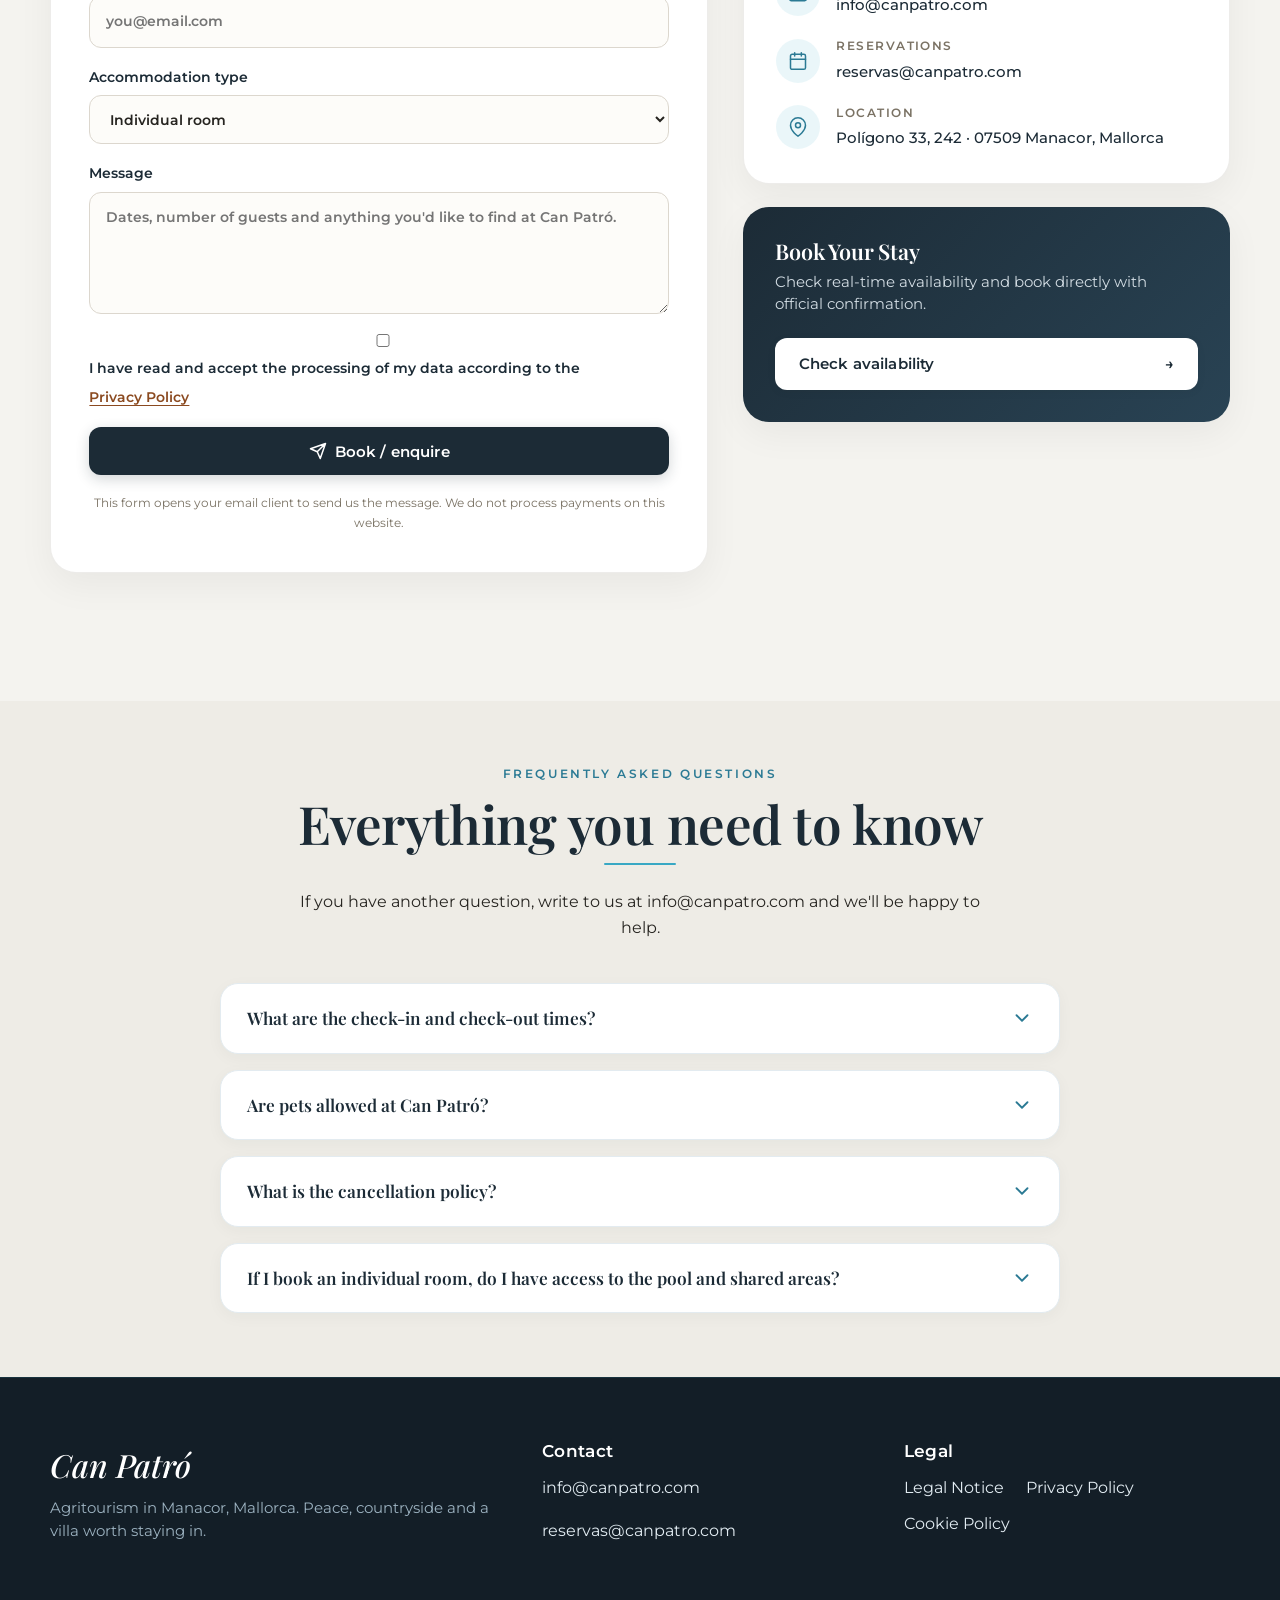
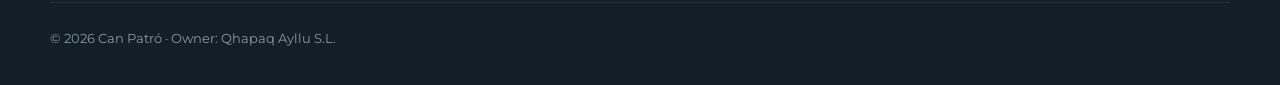
==== commit dd78c216: "Cambio de sitio FAQ con Contacto en el menu. Traduccion de entorno no funcionaba, ya arreglado. Quit" ====
--- a/index.html
+++ b/index.html
@@ -42,9 +42,10 @@
         <li><a href="#servicios" data-i18n="nav.servicios">Servicios</a></li>
         <li><a href="#galeria" data-i18n="nav.galeria">Galería</a></li>
         <li><a href="#ubicacion" data-i18n="nav.ubicacion">Ubicación</a></li>
-        
+      
+        <li><a href="#contacto" data-i18n="nav.contacto">Contacto</a></li>
         <li><a href="#faq" data-i18n="nav.faq">FAQ</a></li>
-        <li><a href="#contacto" data-i18n="nav.contacto">Contacto</a></li>
+
         
         <!-- Botón SOLO PARA MÓVIL (dentro del menú hamburguesa) -->
         <li class="mobile-only-btn">
@@ -413,8 +414,6 @@
                   <a
                     class="distance-arrow-link"
                     href="entorno.html?lugar=rafa-nadal"
-                    target="_blank"
-                    rel="noopener"
                     data-i18n-aria-label="location.dist.rafanadal.more"
                     aria-label="Saber más sobre Rafa Nadal Academy"
                   >
@@ -435,8 +434,6 @@
                   <a
                     class="distance-arrow-link"
                     href="entorno.html?lugar=cuevas-del-drach"
-                    target="_blank"
-                    rel="noopener"
                     data-i18n-aria-label="location.dist.cuevas.more"
                     aria-label="Saber más sobre Cuevas del Drach"
                   >
@@ -457,8 +454,6 @@
                   <a
                     class="distance-arrow-link"
                     href="entorno.html?lugar=porto-cristo"
-                    target="_blank"
-                    rel="noopener"
                     data-i18n-aria-label="location.dist.portocristo.more"
                     aria-label="Saber más sobre Porto Cristo"
                   >
@@ -479,8 +474,6 @@
                   <a
                     class="distance-arrow-link"
                     href="entorno.html?lugar=playa-romantica"
-                    target="_blank"
-                    rel="noopener"
                     data-i18n-aria-label="location.dist.playa.more"
                     aria-label="Saber más sobre Playa Romántica"
                   >
@@ -501,8 +494,6 @@
                   <a
                     class="distance-arrow-link"
                     href="entorno.html?lugar=mercado-manacor"
-                    target="_blank"
-                    rel="noopener"
                     data-i18n-aria-label="location.dist.mercado.more"
                     aria-label="Saber más sobre el Mercado de Manacor"
                   >
@@ -588,7 +579,7 @@
 <label class="form-checkbox-label">
   <input type="checkbox" required />
   <span data-i18n="form.consent">He leído y acepto el tratamiento de mis datos según la</span>
-  <a href="politica-privacidad.html" target="_blank" data-i18n="footer.legal.privacy">Política de Privacidad</a>
+  <a href="politica-privacidad.html" data-i18n="footer.legal.privacy">Política de Privacidad</a>
 </label>
 
               <button class="btn btn-contact-submit" type="submit">
@@ -763,7 +754,7 @@
           <ul class="footer-legal-links">
             <li><a href="aviso-legal.html" data-i18n="footer.legal.notice">Aviso Legal</a></li>
             <li><a href="politica-privacidad.html" data-i18n="footer.legal.privacy">Política de Privacidad</a></li>
-            <li><a href="politica-cookies.html" data-i18n="footer.legal.cookies">Política de Cookies</a></li>
+            <li><a href="cookies.html" data-i18n="footer.legal.cookies">Política de Cookies</a></li>
           </ul>
         </div>
       </div>
@@ -784,7 +775,7 @@
             aceptarlas todas o configurar sus preferencias. Más información en
             nuestra</span
           >
-          <a href="politica-cookies.html" data-i18n="cookies.link">Política de Cookies</a>.
+          <a href="cookies.html" data-i18n="cookies.link">Política de Cookies</a>.
         </p>
       </div>
       <div class="cookie-actions">
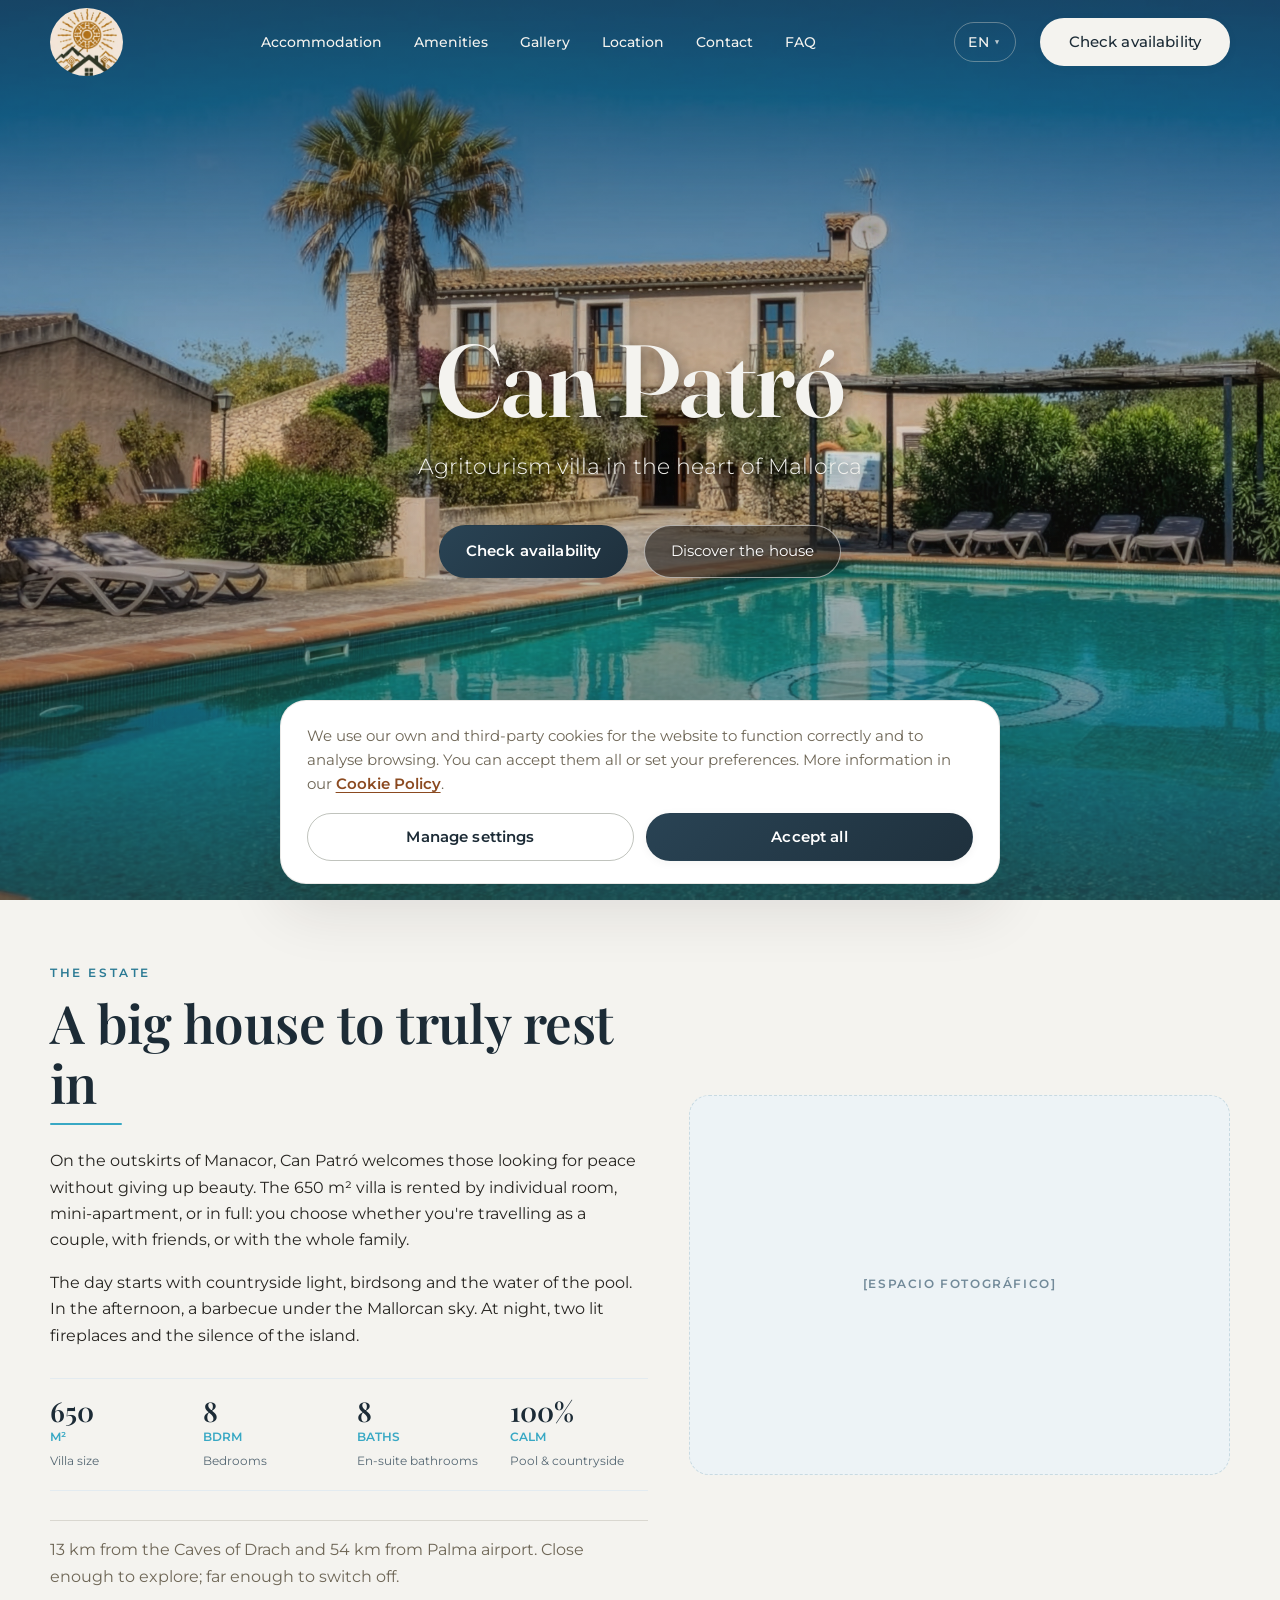
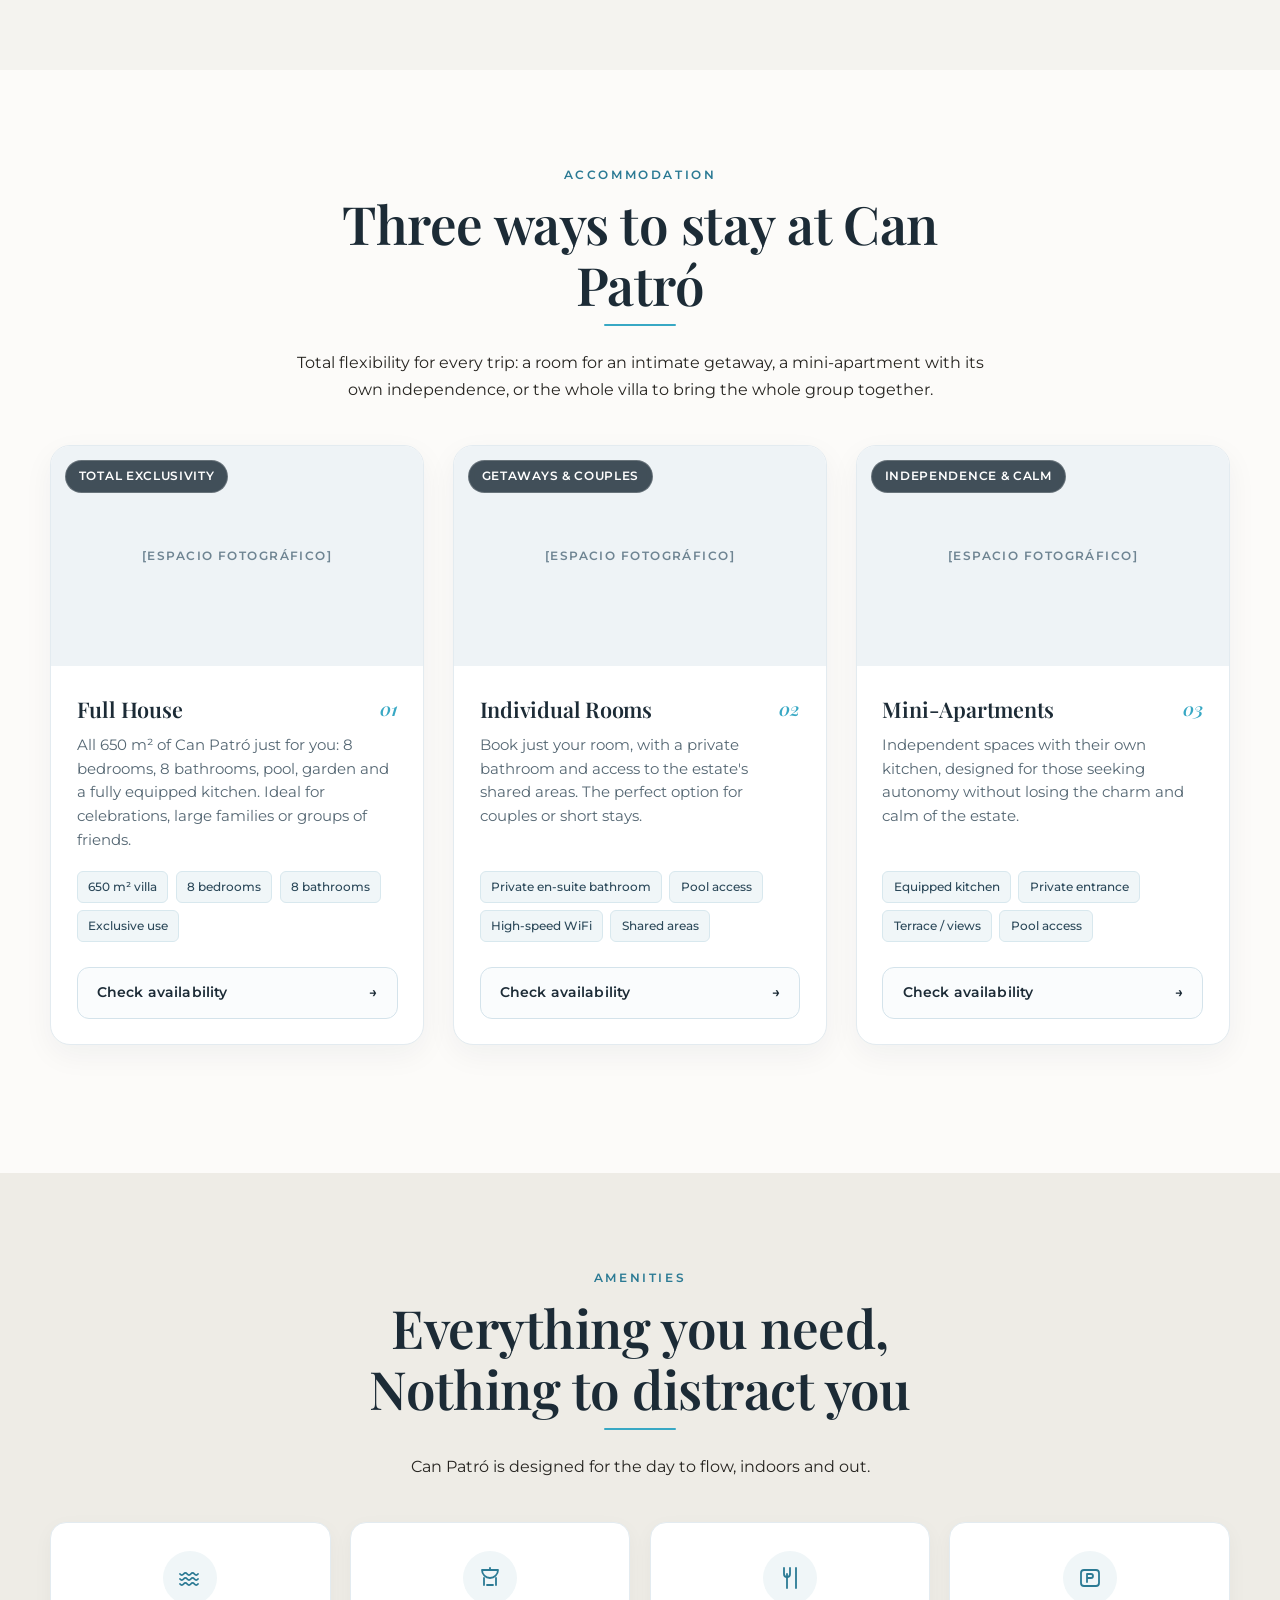
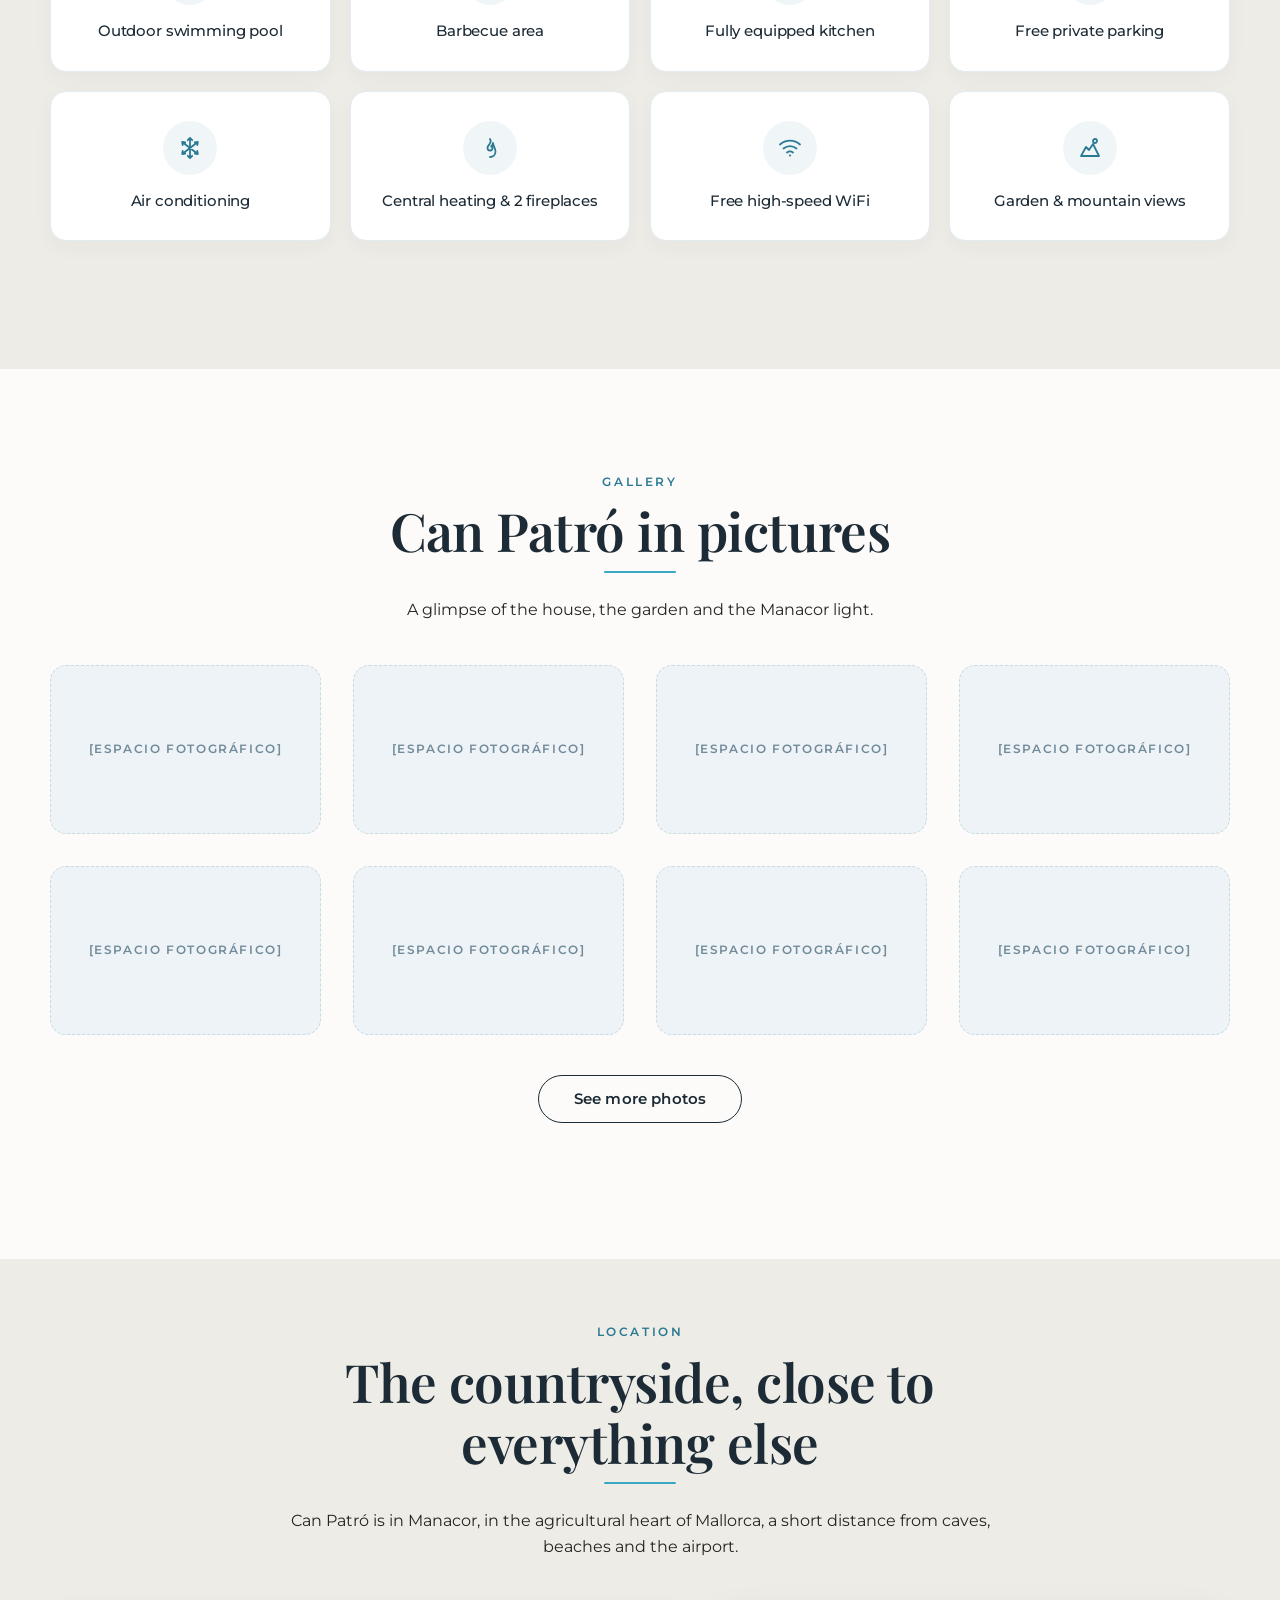
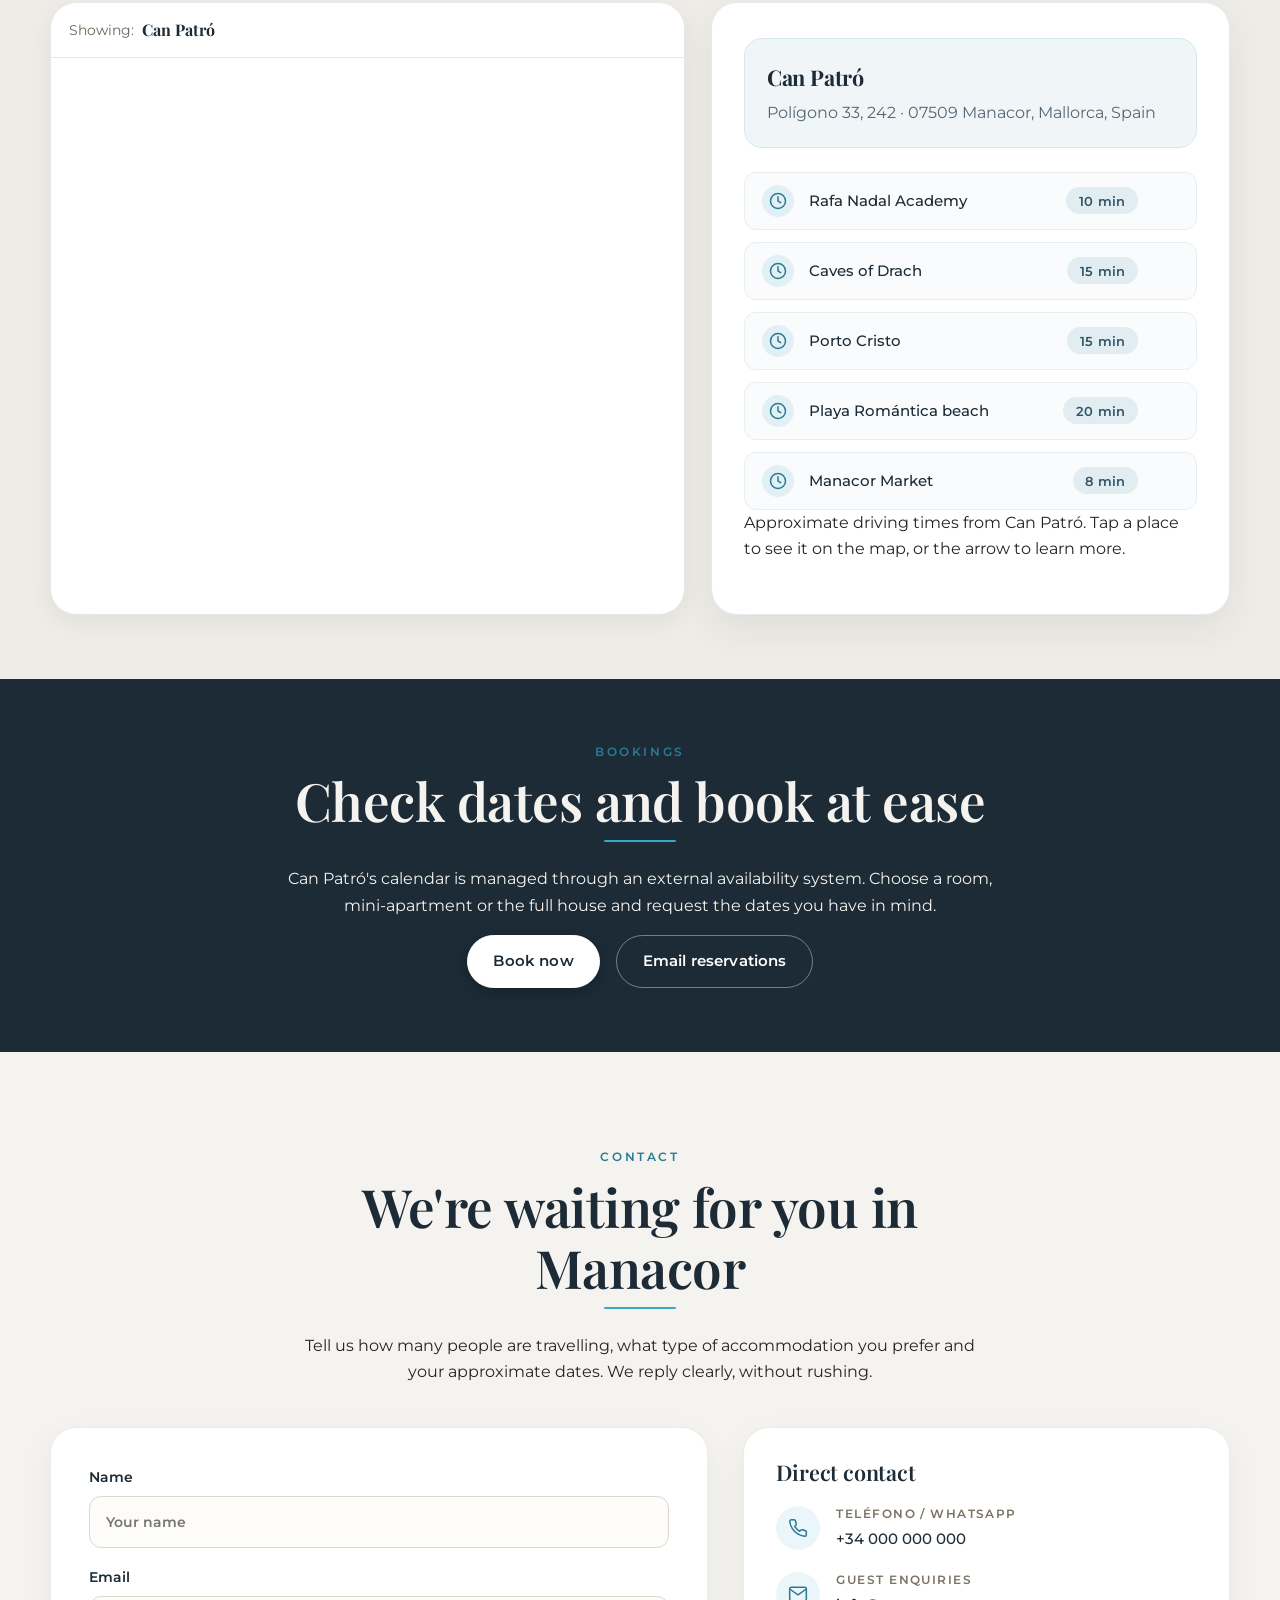
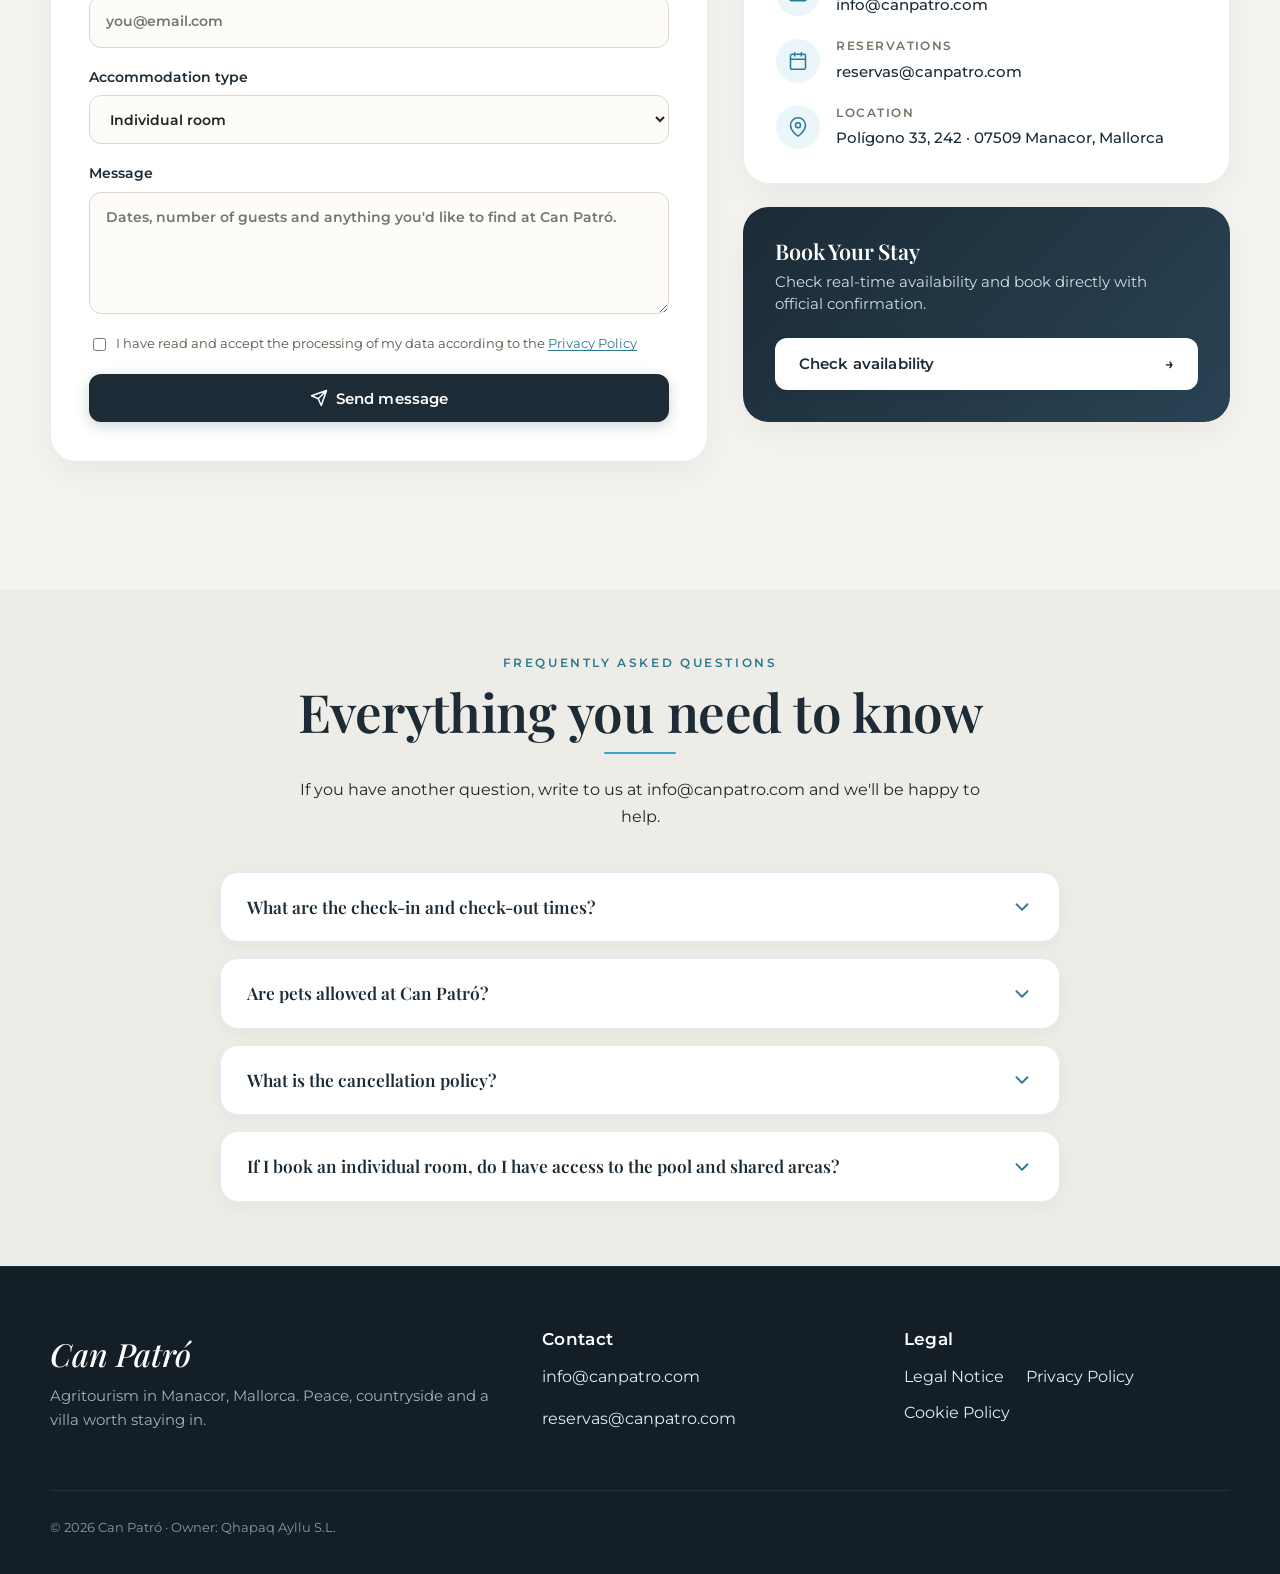
==== commit 4520a740: "Arreglar partes solapadas, Implementación de sistema de Correos automaticos en la sección "Contacto"" ====
--- a/index.html
+++ b/index.html
@@ -542,8 +542,15 @@
           </header>
 
           <div class="contact-grid">
-            <!-- COLUMNA 1: Formulario limpio y con RGPD -->
-            <form class="contact-form-card reveal" action="mailto:reservas@canpatro.com" method="post" enctype="text/plain">
+
+<!-- COLUMNA 1: Formulario limpio, con RGPD y conectado a Web3Forms -->
+            <form class="contact-form-card reveal" id="contact-form" action="https://api.web3forms.com/submit" method="POST">
+              <!-- Clave oficial de Web3Forms de Can Patró -->
+              <input type="hidden" name="access_key" value="7c9ccbec-84f5-44d1-a9d2-661086dac05b" />
+              <input type="hidden" name="subject" value="Nueva consulta desde la web Can Patró" />
+              <input type="hidden" name="from_name" value="Can Patró Web" />
+              <input type="checkbox" name="botcheck" style="display: none;" tabindex="-1" autocomplete="off" />
+
               <label>
                 <span data-i18n="form.name">Nombre</span>
                 <input type="text" name="nombre" required data-i18n-placeholder="form.name.placeholder" placeholder="Su nombre completo" />
@@ -551,16 +558,16 @@
 
               <label>
                 <span data-i18n="form.email">Correo electrónico</span>
-                <input type="email" name="correo" required data-i18n-placeholder="form.email.placeholder" placeholder="ejemplo@correo.com" />
+                <input type="email" name="email" required data-i18n-placeholder="form.email.placeholder" placeholder="ejemplo@correo.com" />
               </label>
 
               <label>
                 <span data-i18n="form.stay">Tipo de alojamiento</span>
                 <select name="estancia">
-                  <option value="habitacion" data-i18n="form.stay.room">Habitación individual</option>
-                  <option value="miniapt" data-i18n="form.stay.miniapt">Mini-departamento</option>
-                  <option value="casa" data-i18n="form.stay.house">Casa completa</option>
-                  <option value="consultar" data-i18n="form.stay.unsure">Aún no lo sé</option>
+                  <option value="Habitación individual" data-i18n="form.stay.room">Habitación individual</option>
+                  <option value="Mini-departamento" data-i18n="form.stay.miniapt">Mini-departamento</option>
+                  <option value="Casa completa" data-i18n="form.stay.house">Casa completa</option>
+                  <option value="Aún no lo sé" data-i18n="form.stay.unsure">Aún no lo sé</option>
                 </select>
               </label>
 
@@ -576,20 +583,21 @@
               </label>
 
               <!-- Checkbox RGPD legal -->
-<label class="form-checkbox-label">
-  <input type="checkbox" required />
-  <span data-i18n="form.consent">He leído y acepto el tratamiento de mis datos según la</span>
-  <a href="politica-privacidad.html" data-i18n="footer.legal.privacy">Política de Privacidad</a>
-</label>
+              <label class="checkbox-label">
+                <input type="checkbox" required />
+                <span>
+                  <span data-i18n="form.consent">He leído y acepto el tratamiento de mis datos según la</span>
+                  <a href="politica-privacidad.html" data-i18n="footer.legal.privacy">Política de Privacidad</a>
+                </span>
+              </label>
 
               <button class="btn btn-contact-submit" type="submit">
                 <svg viewBox="0 0 24 24" fill="none" stroke="currentColor" stroke-width="2" stroke-linecap="round" stroke-linejoin="round" aria-hidden="true"><path d="M22 2L11 13M22 2l-7 20-4-9-9-4 20-7z"/></svg>
                 <span data-i18n="form.submit">Enviar mensaje</span>
               </button>
 
-              <p class="form-note" data-i18n="form.note">
-                Este formulario abre su correo para enviarnos el mensaje. No procesamos pagos en esta web.
-              </p>
+              <!-- Mensaje dinámico de confirmación (oculto hasta que se envía) -->
+              <p class="form-note" id="form-result" hidden></p>
             </form>
 
             <!-- COLUMNA 2: Información directa + Bloque de Reserva -->
@@ -895,65 +903,59 @@
         }
 
         /* =========================================================
-           Banner de cookies (RGPD)
+           Formulario de contacto — Envío directo con Web3Forms
            ========================================================= */
-        var cookieBanner = document.getElementById("cookie-banner");
-        var cookieAccept = document.getElementById("cookie-accept");
-        var cookieConfig = document.getElementById("cookie-config");
-        var cookieSettings = document.getElementById("cookie-settings");
-        var cookieSave = document.getElementById("cookie-save");
-
-        function hasStoredConsent() {
-          try {
-            return !!window.localStorage.getItem(STORAGE_COOKIES);
-          } catch (e) {
-            return false;
-          }
-        }
-
-        function storeConsent(value) {
-          try {
-            window.localStorage.setItem(STORAGE_COOKIES, JSON.stringify(value));
-          } catch (e) {
-            /* almacenamiento no disponible: se ignora */
-          }
-        }
-
-        if (cookieBanner && !hasStoredConsent()) {
-          cookieBanner.removeAttribute("hidden");
-        }
-
-        if (cookieAccept) {
-          cookieAccept.addEventListener("click", function () {
-            storeConsent({ necessary: true, analytics: true, marketing: true, date: new Date().toISOString() });
-            cookieBanner.setAttribute("hidden", "");
-          });
-        }
-
-        if (cookieConfig && cookieSettings) {
-          cookieConfig.addEventListener("click", function () {
-            var isHidden = cookieSettings.hasAttribute("hidden");
-            if (isHidden) {
-              cookieSettings.removeAttribute("hidden");
-              cookieConfig.setAttribute("aria-expanded", "true");
-            } else {
-              cookieSettings.setAttribute("hidden", "");
-              cookieConfig.setAttribute("aria-expanded", "false");
+        var contactForm = document.getElementById("contact-form");
+        var formResult = document.getElementById("form-result");
+
+        if (contactForm && formResult) {
+          var submitBtn = contactForm.querySelector('button[type="submit"]');
+          var submitText = submitBtn ? submitBtn.querySelector("span[data-i18n]") : null;
+
+          contactForm.addEventListener("submit", async function (e) {
+            e.preventDefault();
+            var lang = document.documentElement.getAttribute("lang") || "es";
+            var dict = (window.TRANSLATIONS && window.TRANSLATIONS[lang]) || TRANSLATIONS.es;
+
+            var originalText = submitText ? submitText.textContent : "";
+            if (submitText) {
+              submitText.textContent = dict["form.sending"] || "Enviando...";
             }
-          });
-        }
-
-        if (cookieSave) {
-          cookieSave.addEventListener("click", function () {
-            var analytics = document.getElementById("cookie-analytics");
-            var marketing = document.getElementById("cookie-marketing");
-            storeConsent({
-              necessary: true,
-              analytics: analytics ? analytics.checked : false,
-              marketing: marketing ? marketing.checked : false,
-              date: new Date().toISOString()
-            });
-            cookieBanner.setAttribute("hidden", "");
+            if (submitBtn) {
+              submitBtn.disabled = true;
+            }
+            formResult.hidden = true;
+
+            var formData = new FormData(contactForm);
+
+            try {
+              var response = await fetch("https://api.web3forms.com/submit", {
+                method: "POST",
+                body: formData
+              });
+              var data = await response.json();
+
+              formResult.hidden = false;
+              if (response.ok && data.success) {
+                formResult.style.color = "#2b7a94";
+                formResult.textContent = dict["form.success"] || "¡Mensaje enviado! Le responderemos lo antes posible.";
+                contactForm.reset();
+              } else {
+                formResult.style.color = "#c1652a";
+                formResult.textContent = dict["form.error"] || "Hubo un error al enviar. Escríbanos a info@canpatro.com.";
+              }
+            } catch (error) {
+              formResult.hidden = false;
+              formResult.style.color = "#c1652a";
+              formResult.textContent = dict["form.error"] || "Hubo un error al enviar. Escríbanos a info@canpatro.com.";
+            } finally {
+              if (submitText) {
+                submitText.textContent = dict["form.submit"] || originalText;
+              }
+              if (submitBtn) {
+                submitBtn.disabled = false;
+              }
+            }
           });
         }
 
--- a/style.css
+++ b/style.css
@@ -13,7 +13,7 @@
 --sand: #ded9cd; /* Neutro claro para marcadores de foto y divisores */
 --sand-soft: #eeece6; /* Fondos de Comodidades y Ubicación */
 
-  --olive-deep: #2f3b27; /* verde oliva profundo — cabecera, footer, títulos */
+ /* --olive-deep: #2f3b27; /* verde oliva profundo — cabecera, footer, títulos */
   --olive-deep: #1c2b36; /* Azul marino pizarra profundo (para títulos y textos principales) */
   --olive-900: #202a19; /* casi negro-oliva — estados hover/pressed */
   --olive: #294354;      /* Azul océano templado (para botones y contrastes) */
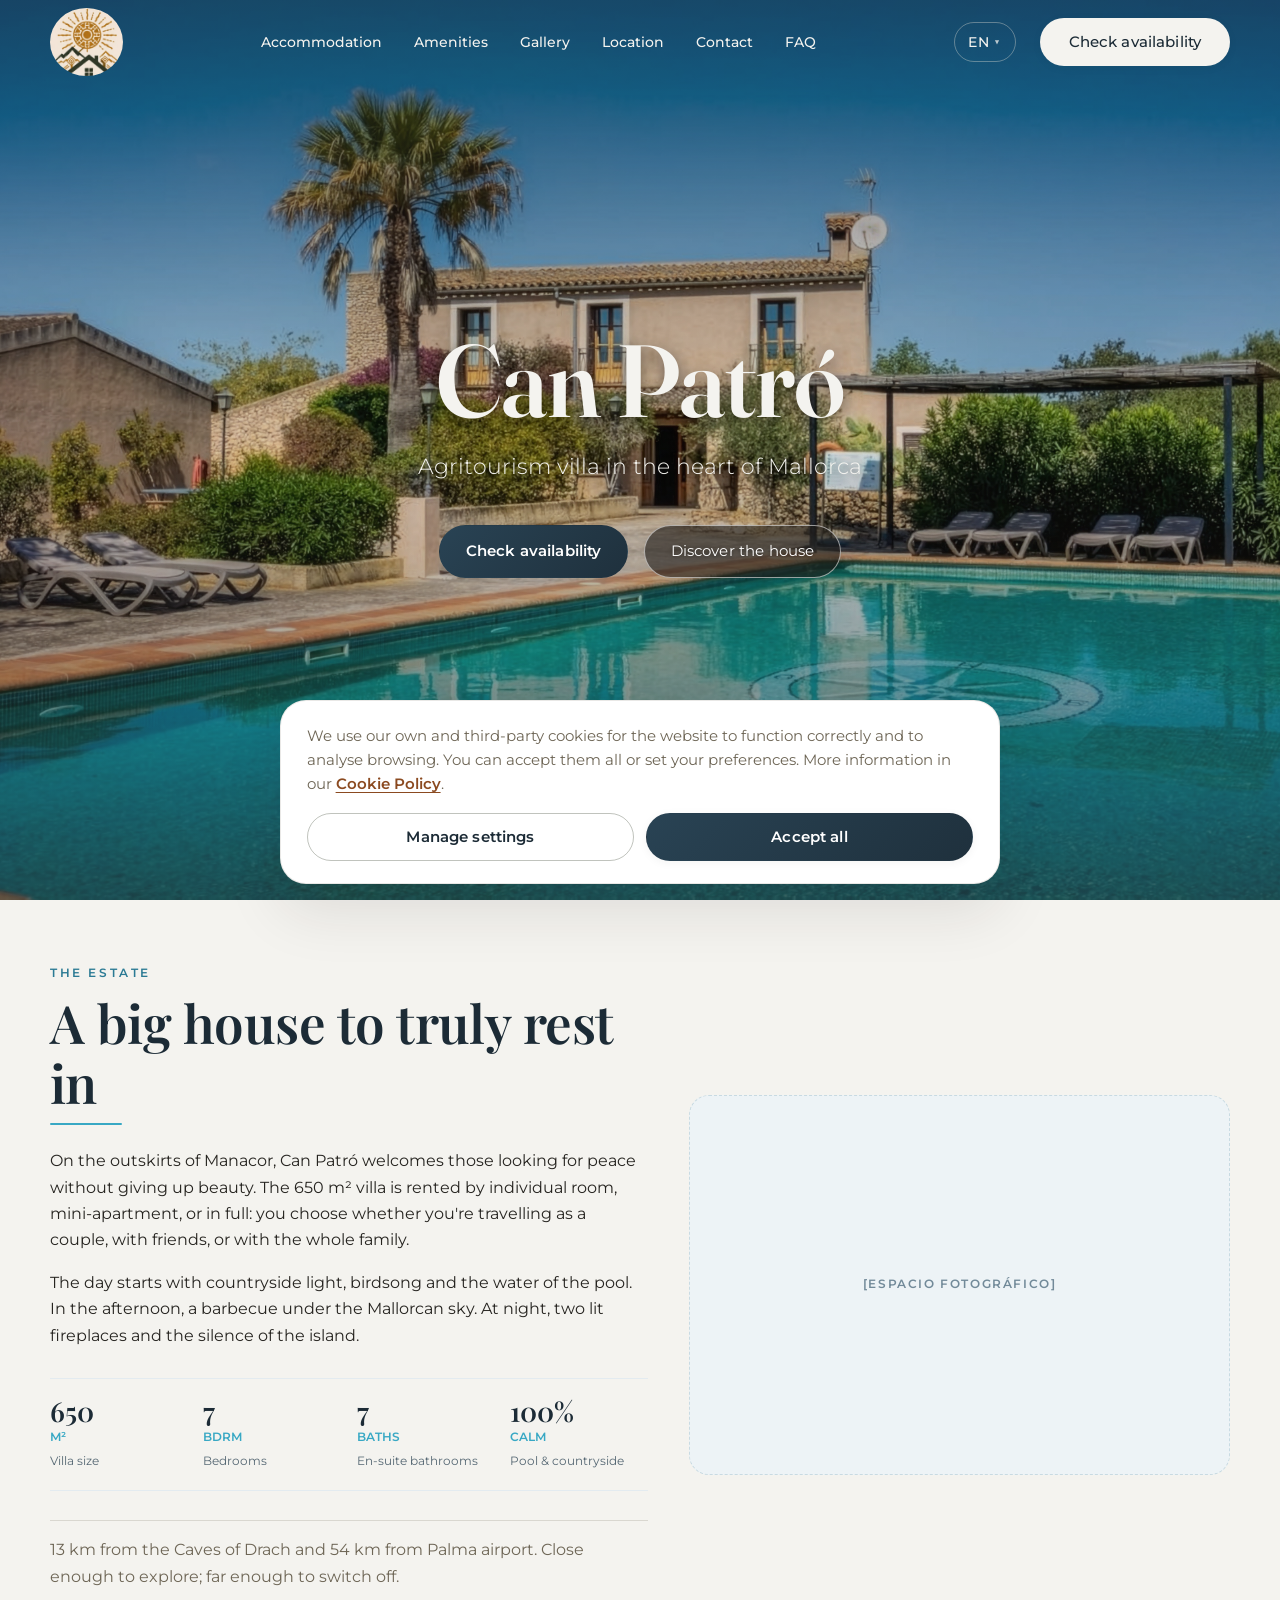
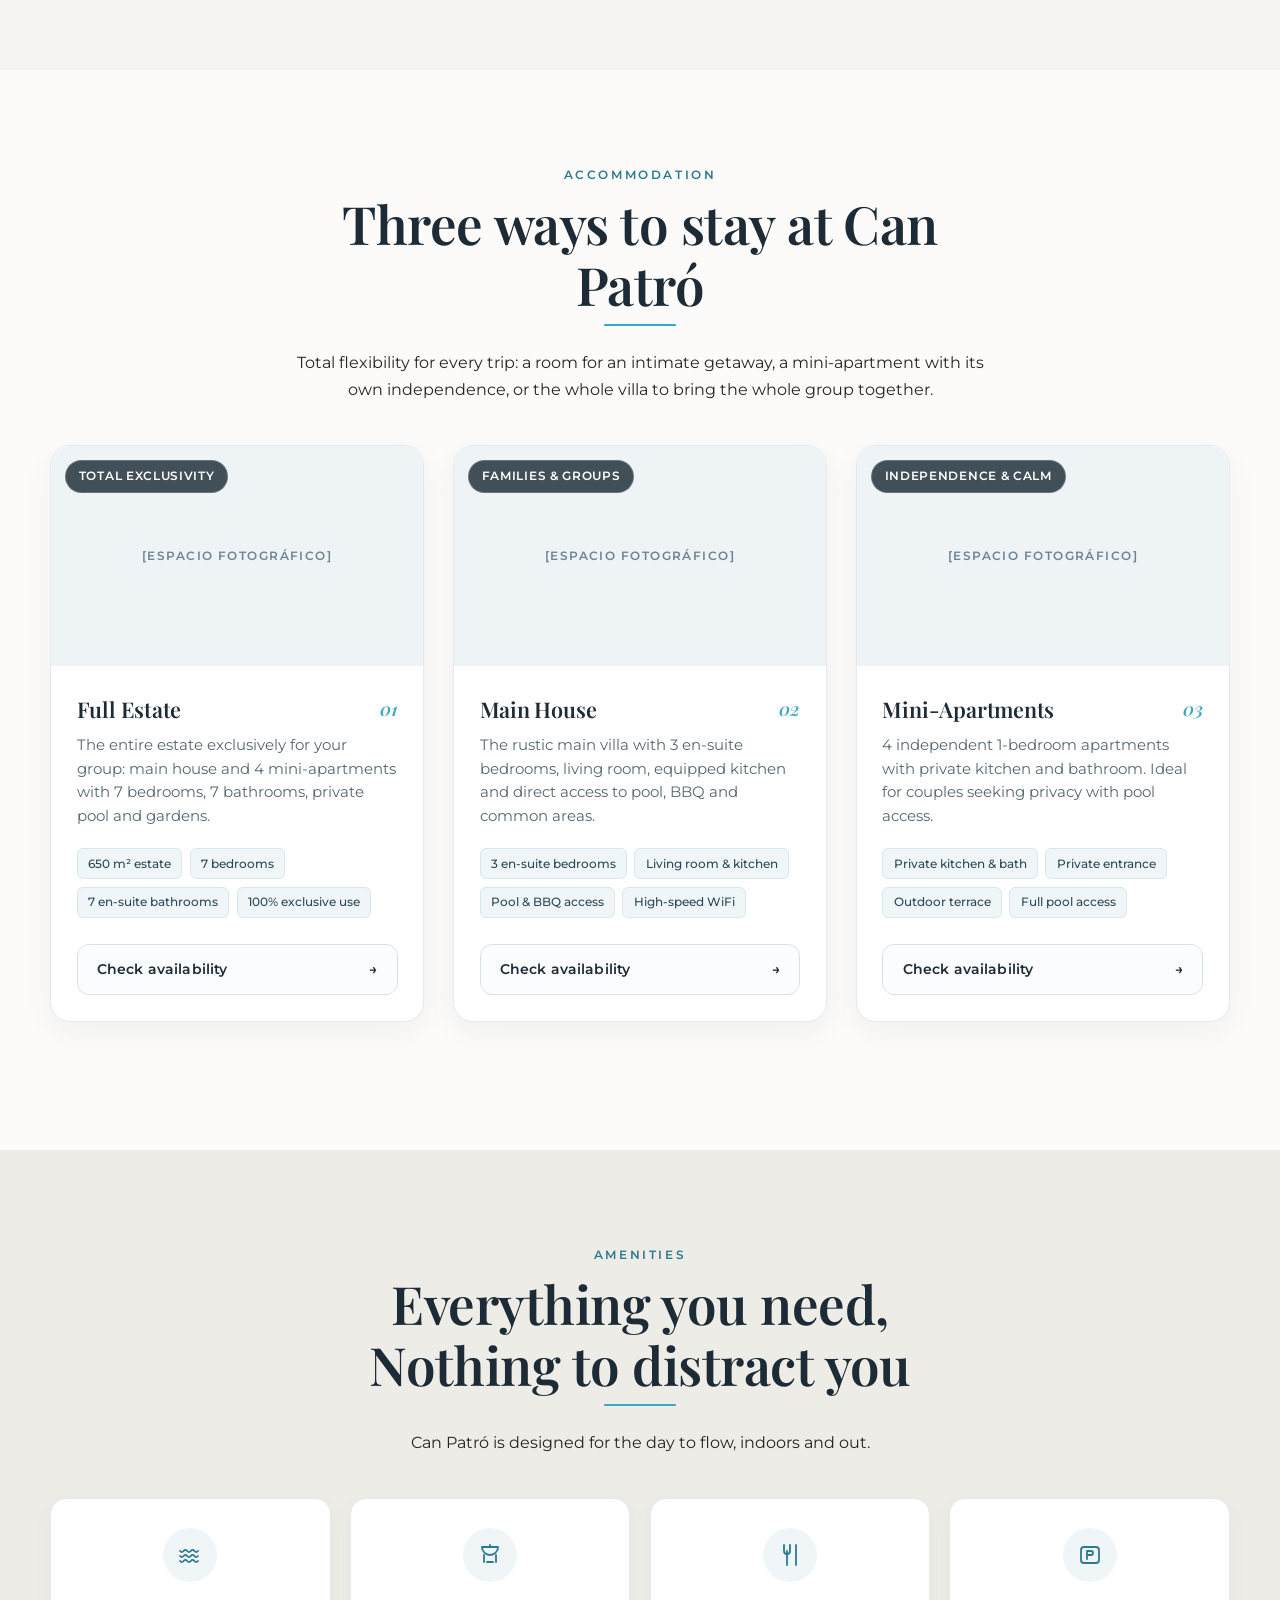
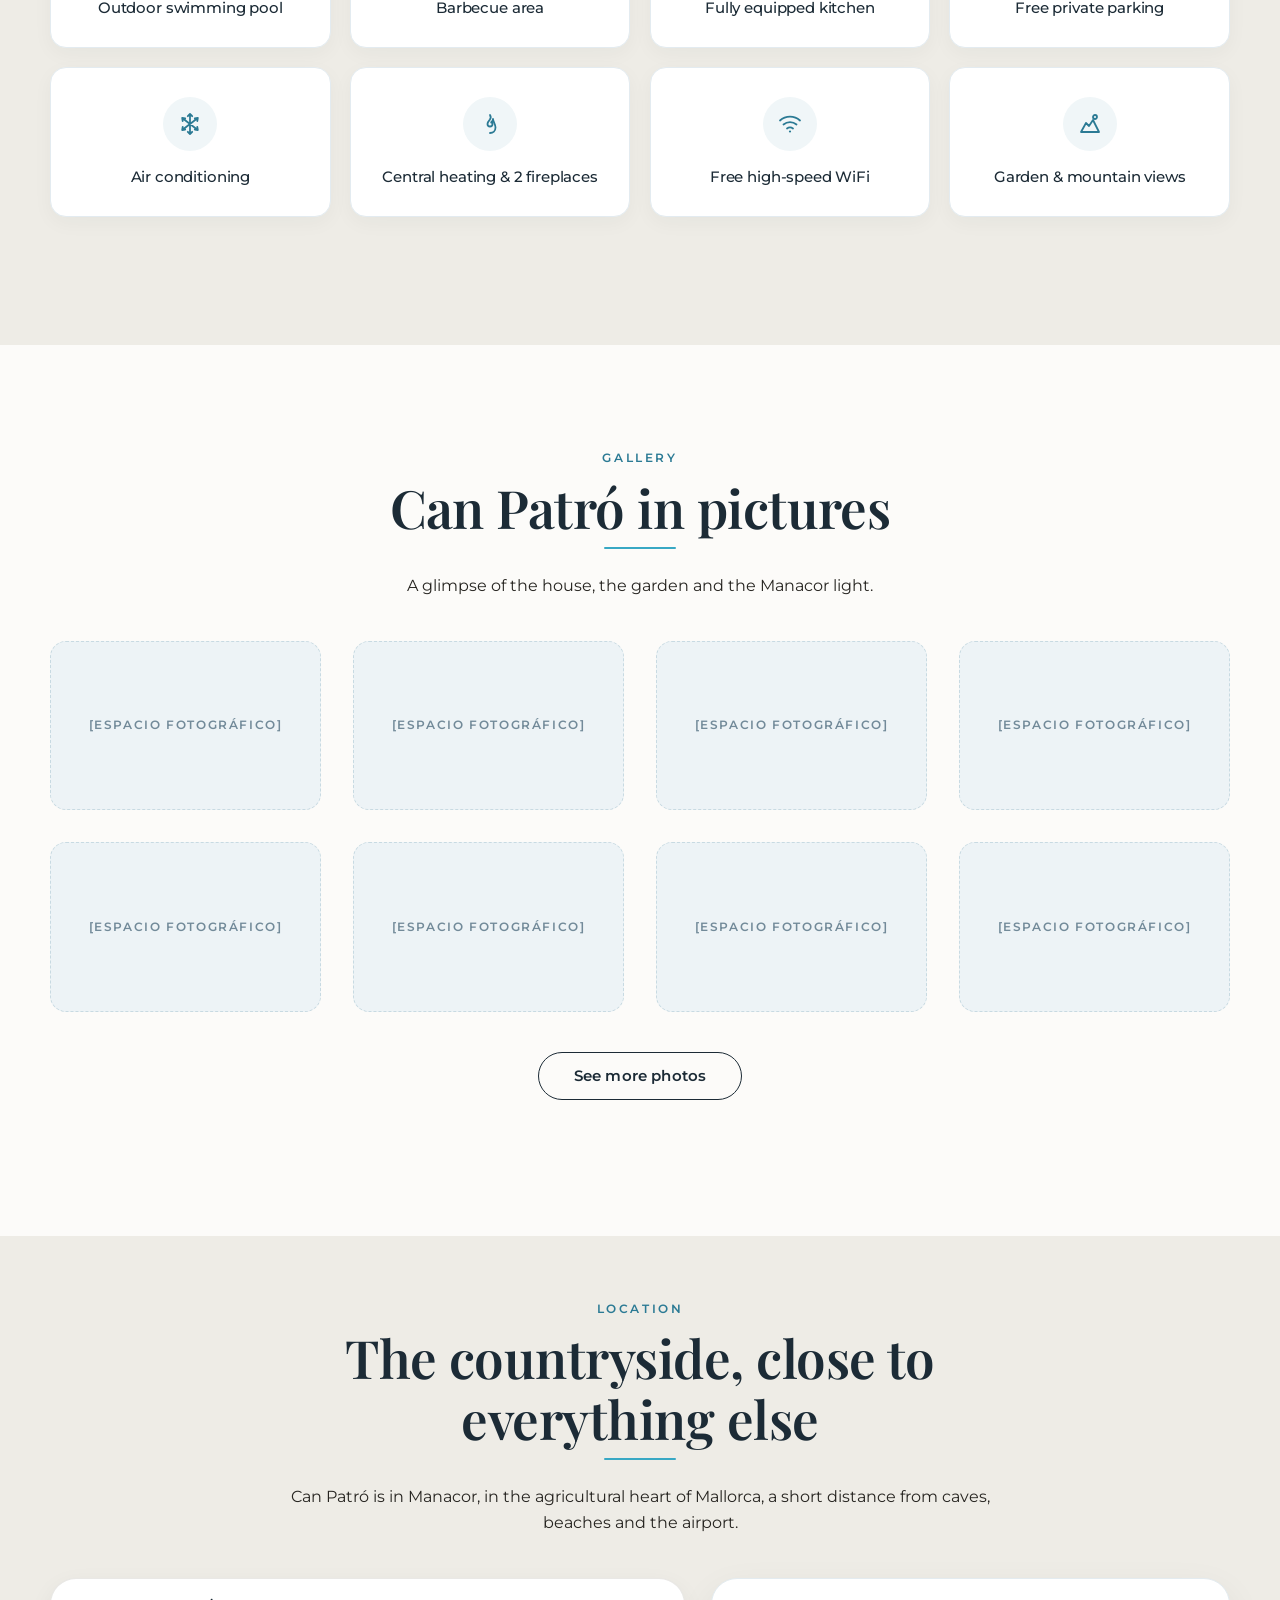
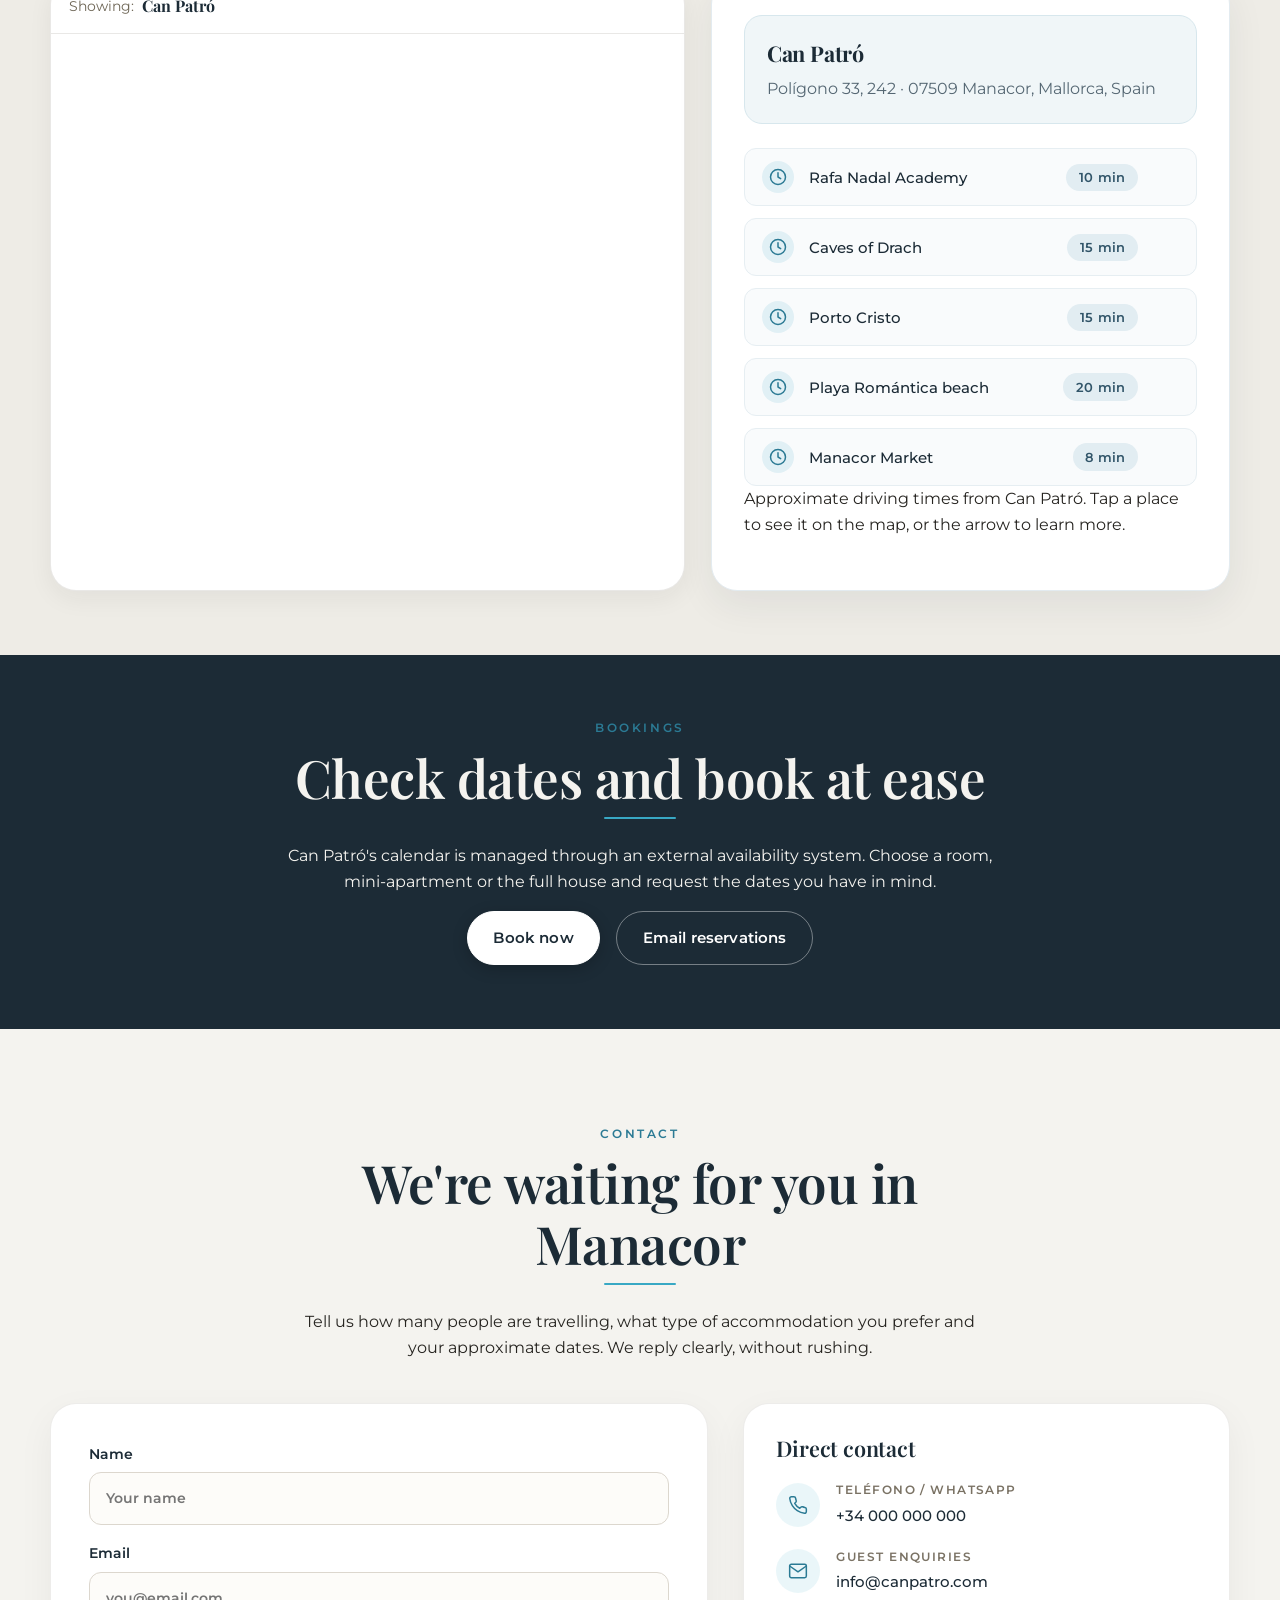
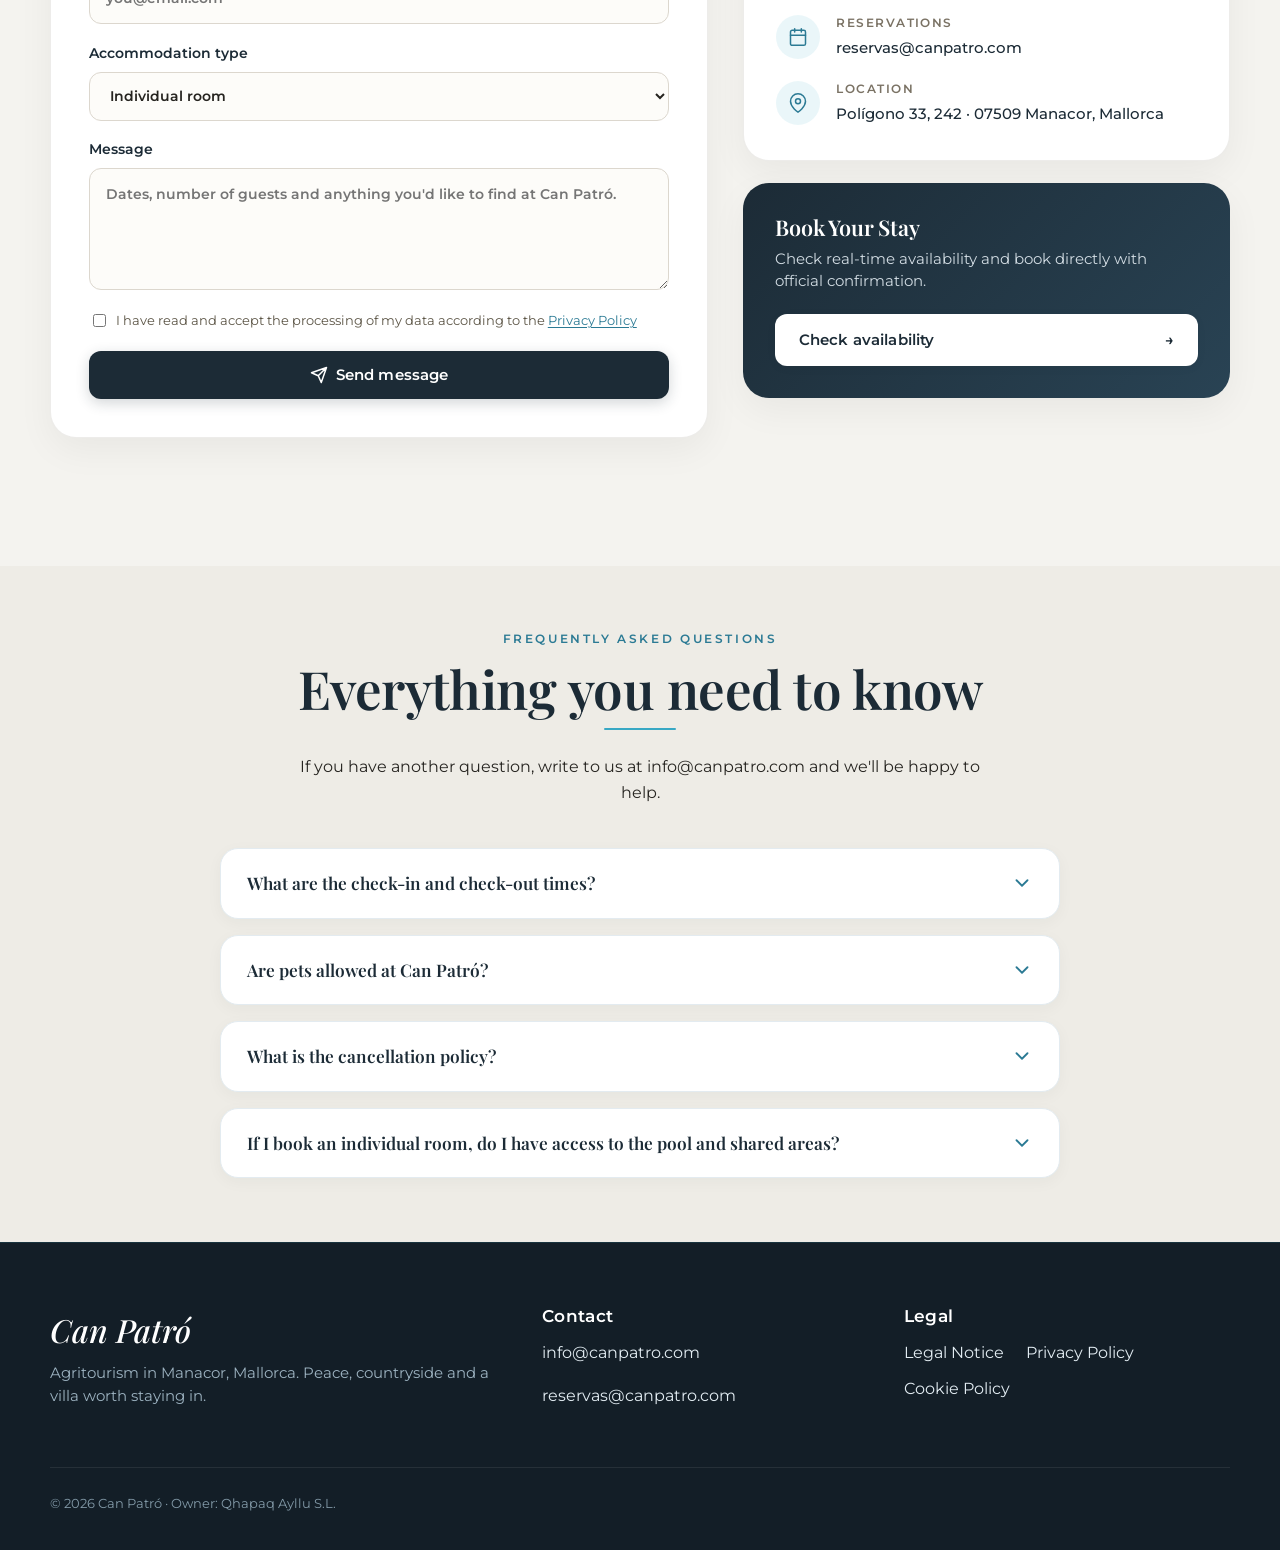
==== commit 4a27509d: "Cambiando datos de la casa mas exactos. aun falta cambiar datos." ====
--- a/index.html
+++ b/index.html
@@ -8,6 +8,13 @@
       content="Can Patró, agroturismo de lujo rústico en Manacor, Mallorca. Villa de 650 m² con 8 habitaciones, piscina y jardines. Alquila por habitación, mini-apartamento o casa completa."
     />
     <title>Can Patró | Agroturismo en Mallorca</title>
+    <!-- Metadatos de Open Graph para compartir en WhatsApp / Redes Sociales HAY QUE CAMBIARLO CON LOS DATOS REALES CUANDO TENGAMOS EL DOMINIO -->
+    <meta property="og:title" content="Can Patró | Agroturismo en Manacor, Mallorca" />
+    <meta property="og:description" content="Villa de agroturismo de 650 m² con piscina, jardines y alquiler flexible por habitaciones o casa completa." />
+    <meta property="og:image" content="https://canpatro.com/portadahd.png" />
+    <meta property="og:url" content="https://canpatro.com" />
+    <meta property="og:type" content="website" />
+
     <link href="https://fonts.googleapis.com/css2?family=Montserrat:wght@300;400;500&family=Playfair+Display:ital,wght@0,400;0,600;1,400&display=swap" rel="stylesheet">
     <link rel="icon" href="logocircular.png" />
     <link rel="apple-touch-icon" href="logo.png" />
@@ -109,7 +116,7 @@
             <p data-i18n="intro.p1">
               En las afueras de Manacor, Can Patró abre sus puertas a quienes
               buscan paz sin renunciar a la belleza. La villa, de 650 m², se
-              alquila por habitaciones individuales, mini-apartamentos o en
+              alquila por mini-apartamentos, casa principal o finca completa en
               exclusiva: usted elige si viaja en pareja, con amigos o con toda
               la familia.
             </p>
@@ -127,12 +134,12 @@
                 <span class="stat-desc" data-i18n="intro.stat1.desc">Superficie villa</span>
               </div>
               <div class="stat-item">
-                <span class="stat-num">8</span>
+                <span class="stat-num">7</span>
                 <span class="stat-unit" data-i18n="intro.stat2.unit">hab</span>
                 <span class="stat-desc" data-i18n="intro.stat2.desc">Dormitorios</span>
               </div>
               <div class="stat-item">
-                <span class="stat-num">8</span>
+                <span class="stat-num">7</span>
                 <span class="stat-unit" data-i18n="intro.stat3.unit">baños</span>
                 <span class="stat-desc" data-i18n="intro.stat3.desc">Baños en suite</span>
               </div>
@@ -164,8 +171,8 @@
             </p>
           </header>
 
-          <div class="stays-grid">
-            <!-- TARJETA 1: CASA COMPLETA -->
+<div class="stays-grid">
+            <!-- TARJETA 1: FINCA COMPLETA -->
             <article class="stay-card reveal">
               <div class="stay-card-media">
                 <span class="stay-tag" data-i18n="stays.casa.tag">Exclusividad total</span>
@@ -173,17 +180,17 @@
               </div>
               <div class="stay-card-body">
                 <div class="stay-card-header">
-                  <h3 data-i18n="stays.casa.title">Casa Completa</h3>
+                  <h3 data-i18n="stays.casa.title">Finca Completa</h3>
                   <span class="stay-index">01</span>
                 </div>
                 <p data-i18n="stays.casa.desc">
-                  Los 650 m² de Can Patró solo para los suyos: 8 dormitorios, 8 baños, piscina, jardín y cocina completa. Ideal para celebraciones o familias numerosas.
+                  Toda la finca en exclusiva para su grupo: casa principal y los 4 mini-apartamentos con 7 dormitorios, 7 baños, piscina privada y amplios jardines.
                 </p>
                 <ul class="stay-features">
-                  <li data-i18n="stays.casa.feat1">650 m² de villa</li>
-                  <li data-i18n="stays.casa.feat2">8 habitaciones</li>
-                  <li data-i18n="stays.casa.feat3">8 baños</li>
-                  <li data-i18n="stays.casa.feat4">Uso exclusivo</li>
+                  <li data-i18n="stays.casa.feat1">650 m² de finca</li>
+                  <li data-i18n="stays.casa.feat2">7 dormitorios</li>
+                  <li data-i18n="stays.casa.feat3">7 baños en suite</li>
+                  <li data-i18n="stays.casa.feat4">Uso 100% exclusivo</li>
                 </ul>
                 <a class="btn btn-stay" href="reservar.html" data-widget="smoobu">
                   <span data-i18n="stays.casa.cta">Ver disponibilidad</span>
@@ -192,25 +199,25 @@
               </div>
             </article>
 
-            <!-- TARJETA 2: HABITACIONES INDIVIDUALES -->
+            <!-- TARJETA 2: CASA PRINCIPAL -->
             <article class="stay-card reveal">
               <div class="stay-card-media">
-                <span class="stay-tag" data-i18n="stays.habitaciones.tag">Escapadas y parejas</span>
+                <span class="stay-tag" data-i18n="stays.habitaciones.tag">Familias y grupos</span>
                 <figure class="photo-slot">[ESPACIO FOTOGRÁFICO]</figure>
               </div>
               <div class="stay-card-body">
                 <div class="stay-card-header">
-                  <h3 data-i18n="stays.habitaciones.title">Habitaciones Individuales</h3>
+                  <h3 data-i18n="stays.habitaciones.title">Casa Principal</h3>
                   <span class="stay-index">02</span>
                 </div>
                 <p data-i18n="stays.habitaciones.desc">
-                  Reserve solo su habitación con baño privado y acceso libre a los jardines, piscina y zonas comunes. Perfecto para estancias tranquilas.
+                  La villa rústica principal con 3 dormitorios en suite, sala de estar, cocina equipada y acceso libre a la piscina, barbacoa y zonas comunes.
                 </p>
                 <ul class="stay-features">
-                  <li data-i18n="stays.habitaciones.feat1">Baño privado en suite</li>
-                  <li data-i18n="stays.habitaciones.feat2">Acceso a piscina</li>
-                  <li data-i18n="stays.habitaciones.feat3">WiFi alta velocidad</li>
-                  <li data-i18n="stays.habitaciones.feat4">Zonas comunes</li>
+                  <li data-i18n="stays.habitaciones.feat1">3 dormitorios en suite</li>
+                  <li data-i18n="stays.habitaciones.feat2">Salón y cocina propia</li>
+                  <li data-i18n="stays.habitaciones.feat3">Acceso a piscina y BBQ</li>
+                  <li data-i18n="stays.habitaciones.feat4">WiFi de alta velocidad</li>
                 </ul>
                 <a class="btn btn-stay" href="reservar.html" data-widget="smoobu">
                   <span data-i18n="stays.habitaciones.cta">Ver disponibilidad</span>
@@ -227,17 +234,17 @@
               </div>
               <div class="stay-card-body">
                 <div class="stay-card-header">
-                  <h3 data-i18n="stays.miniapt.title">Mini-departamentos</h3>
+                  <h3 data-i18n="stays.miniapt.title">Mini-apartamentos</h3>
                   <span class="stay-index">03</span>
                 </div>
                 <p data-i18n="stays.miniapt.desc">
-                  Espacios independientes equipados con cocina propia, pensados para quienes buscan total autonomía manteniendo la serenidad de la finca.
+                  4 apartamentos independientes de 1 dormitorio con cocina y baño propio. Ideales para parejas o estancias relajadas con acceso a la piscina.
                 </p>
                 <ul class="stay-features">
-                  <li data-i18n="stays.miniapt.feat1">Cocina equipada</li>
+                  <li data-i18n="stays.miniapt.feat1">Cocina y baño privado</li>
                   <li data-i18n="stays.miniapt.feat2">Entrada independiente</li>
-                  <li data-i18n="stays.miniapt.feat3">Terraza / vistas</li>
-                  <li data-i18n="stays.miniapt.feat4">Acceso a piscina</li>
+                  <li data-i18n="stays.miniapt.feat3">Terraza exterior</li>
+                  <li data-i18n="stays.miniapt.feat4">Acceso libre a piscina</li>
                 </ul>
                 <a class="btn btn-stay" href="reservar.html" data-widget="smoobu">
                   <span data-i18n="stays.miniapt.cta">Ver disponibilidad</span>
